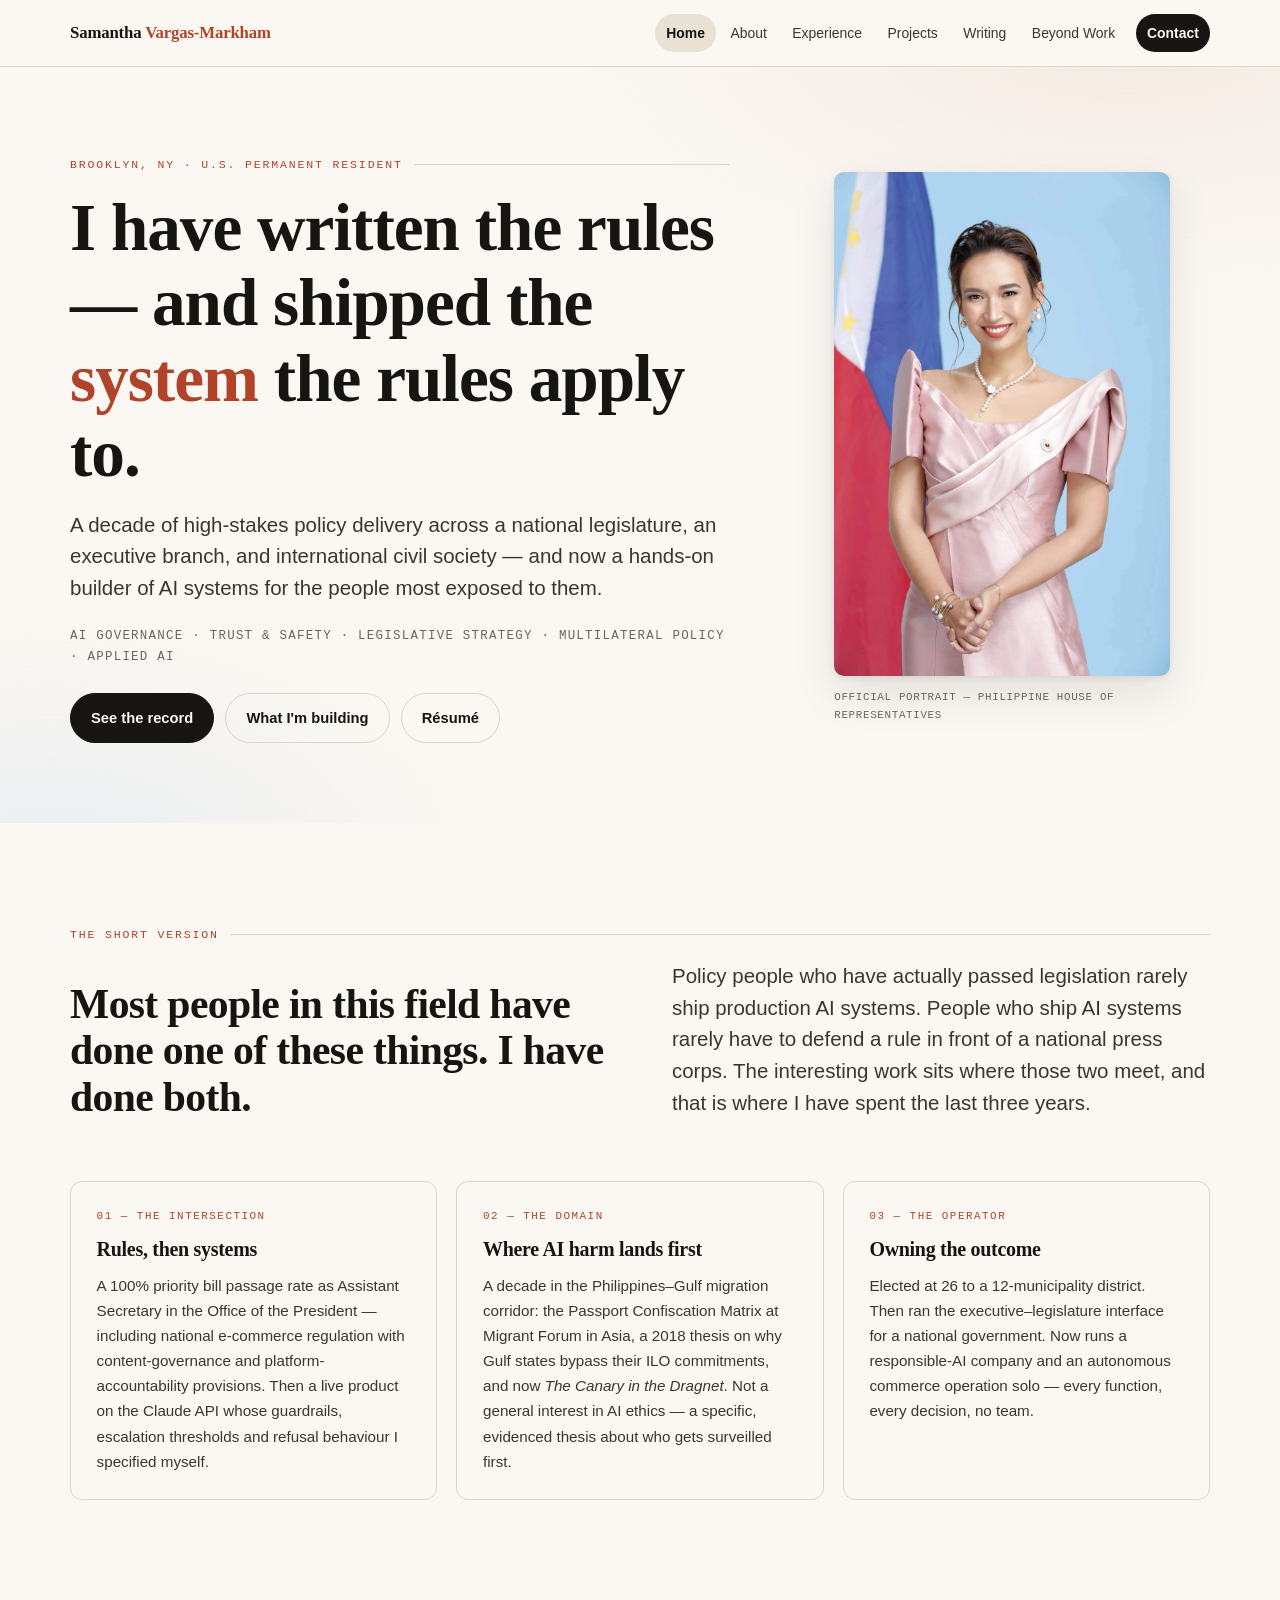
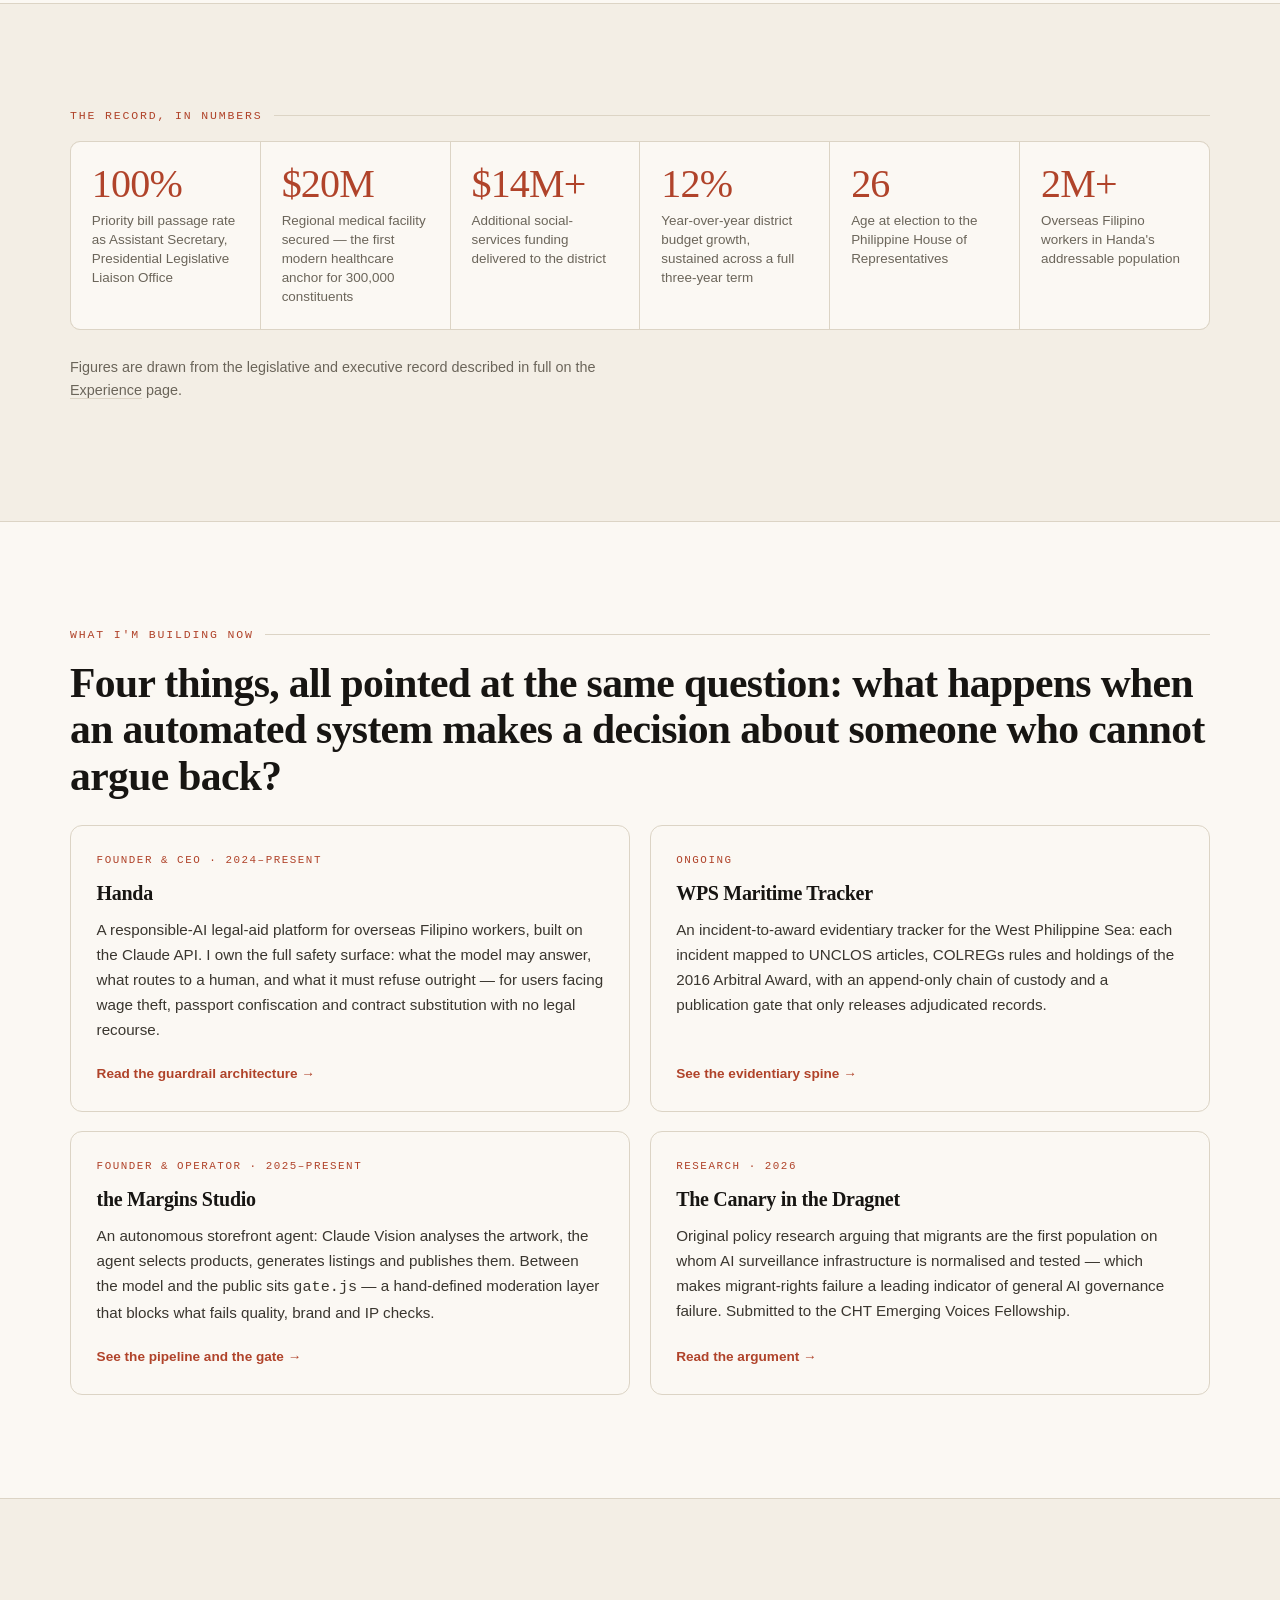
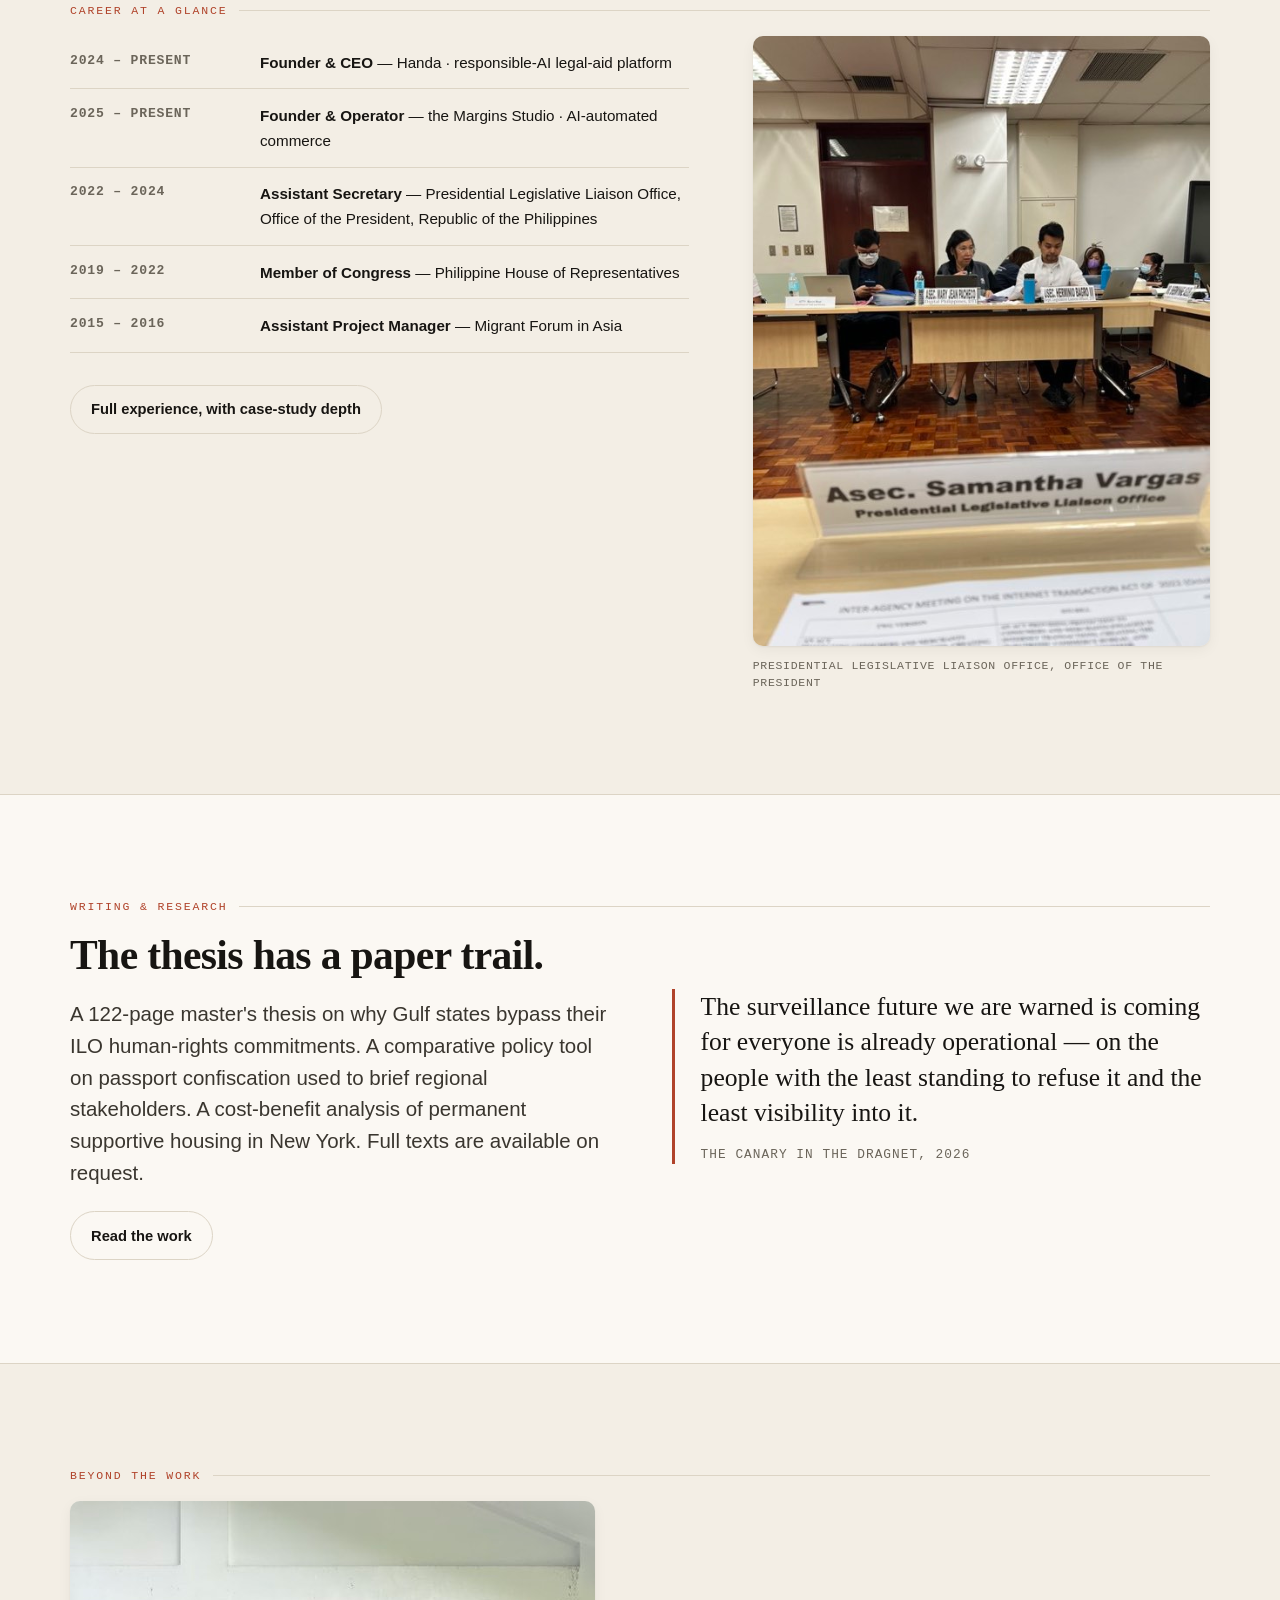
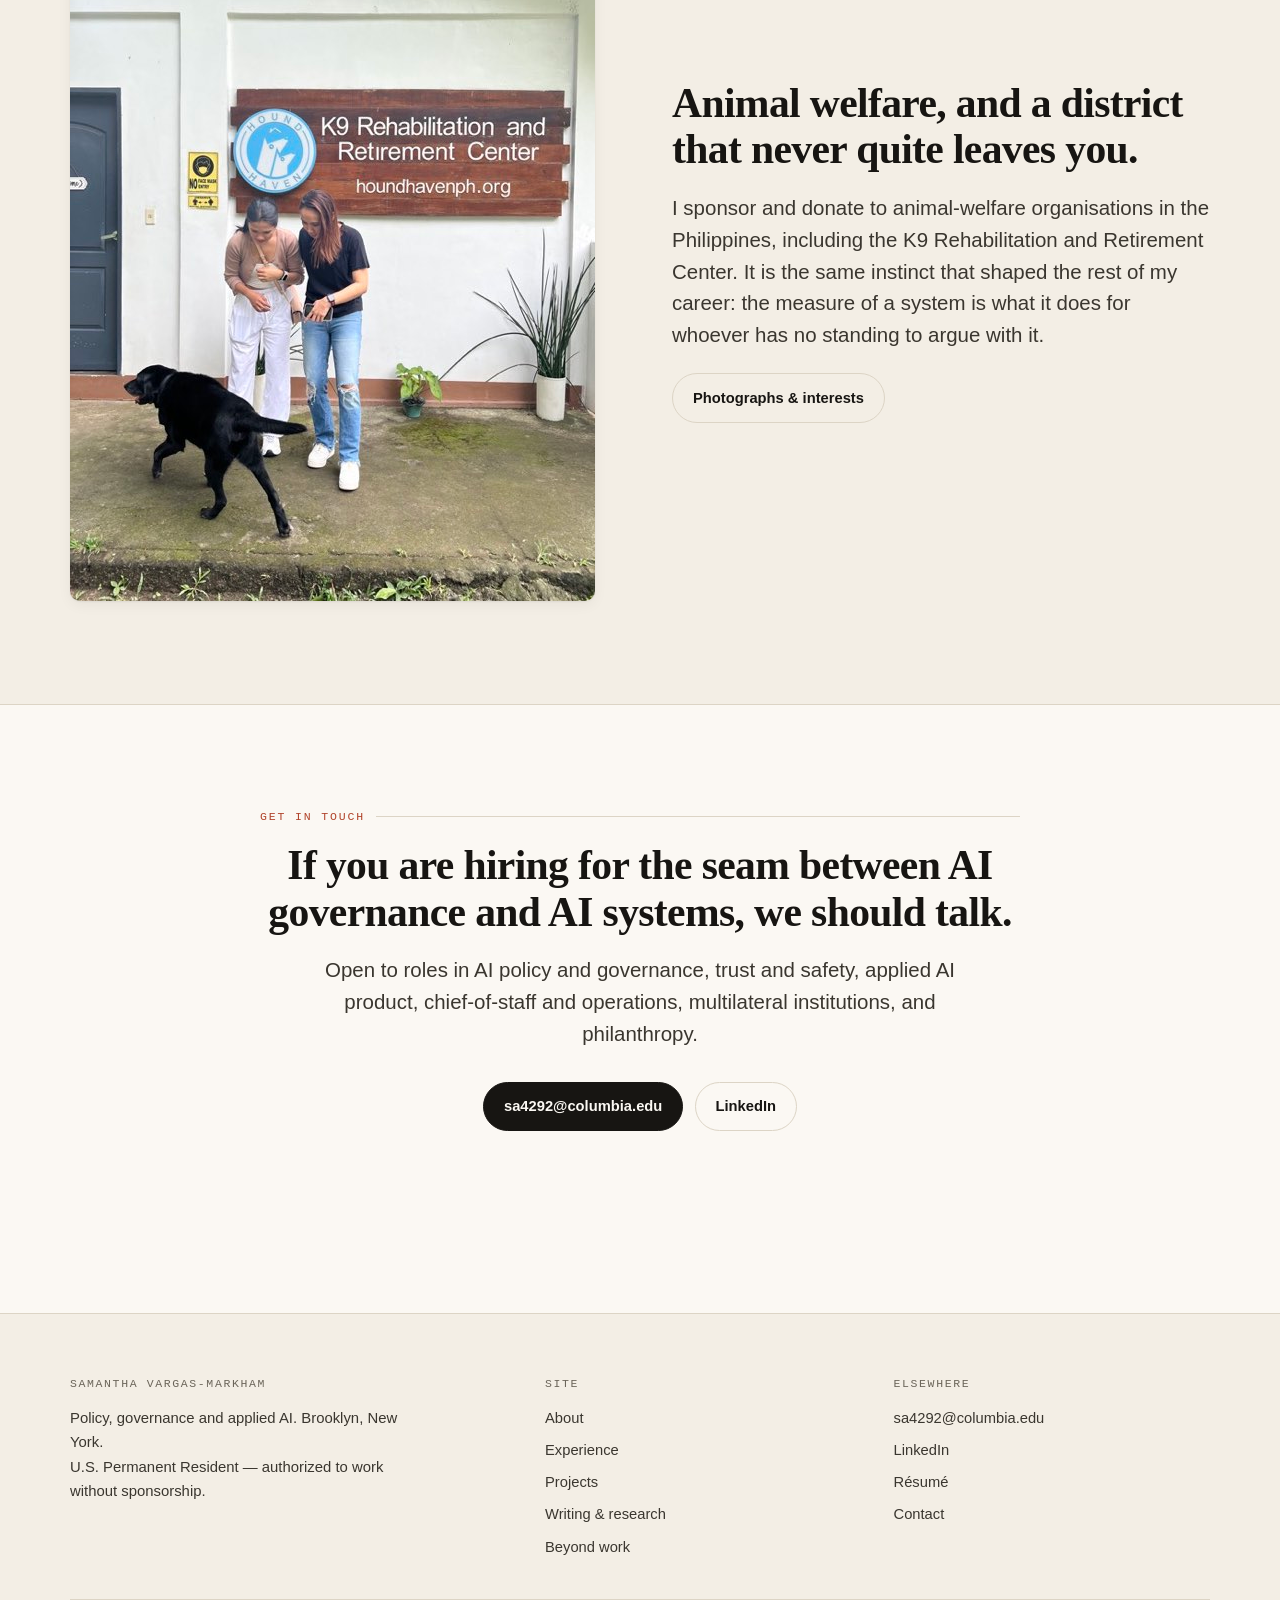
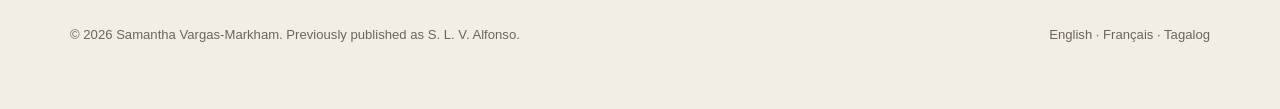
==== index.html @ e1c6d382 "Personal site: policy, governance and applied AI Static multi-page site — no build step, no dependen" ====
<!doctype html>
<html lang="en">
<head>
<meta charset="utf-8">
<meta name="viewport" content="width=device-width, initial-scale=1">
<title>Samantha Vargas-Markham — Policy, Governance & Applied AI</title>
<meta name="description" content="Former elected legislator and senior executive in the Philippine government, now founder of Handa, a responsible-AI legal-aid platform. Ten years writing and passing the rules; now building the systems the rules apply to.">
<meta property="og:title" content="Samantha Vargas-Markham">
<meta property="og:description" content="I have written the rules, and I have shipped the system the rules apply to.">
<meta property="og:type" content="profile">
<meta property="og:image" content="https://ssamantham.github.io/assets/img/portrait-official.jpg">
<meta property="og:url" content="https://ssamantham.github.io/">
<meta name="twitter:card" content="summary_large_image">
<link rel="stylesheet" href="assets/css/site.css">
<link rel="icon" href="data:image/svg+xml,<svg xmlns='http://www.w3.org/2000/svg' viewBox='0 0 100 100'><rect width='100' height='100' rx='18' fill='%23171512'/><text y='72' x='50' text-anchor='middle' font-size='62' font-family='Georgia,serif' fill='%23B0432A'>S</text></svg>">
</head>
<body>
<a class="skip" href="#main">Skip to content</a>

<header class="site-head">
  <div class="wrap site-head__inner">
    <a class="brand" href="index.html">Samantha <span>Vargas-Markham</span></a>
    <button class="nav-toggle" type="button" aria-expanded="false" aria-controls="nav" aria-label="Menu">☰</button>
    <nav class="nav" id="nav" aria-label="Primary">
      <a href="index.html">Home</a>
      <a href="about.html">About</a>
      <a href="experience.html">Experience</a>
      <a href="projects.html">Projects</a>
      <a href="writing.html">Writing</a>
      <a href="interests.html">Beyond Work</a>
      <a class="nav-cta" href="contact.html">Contact</a>
    </nav>
  </div>
</header>

<main id="main">

  <!-- ============================ HERO ============================ -->
  <section class="hero">
    <div class="wrap hero__grid">
      <div>
        <p class="eyebrow">Brooklyn, NY · U.S. Permanent Resident</p>
        <h1>I have written the rules — and shipped the <em>system</em> the rules apply to.</h1>
        <p class="lede measure">
          A decade of high-stakes policy delivery across a national legislature, an executive branch, and
          international civil society — and now a hands-on builder of AI systems for the people most exposed to them.
        </p>
        <p class="hero__roles">AI governance · Trust &amp; safety · Legislative strategy · Multilateral policy · Applied AI</p>
        <div class="btn-row">
          <a class="btn" href="experience.html">See the record</a>
          <a class="btn btn--ghost" href="projects.html">What I'm building</a>
          <a class="btn btn--ghost" href="resume.html">Résumé</a>
        </div>
      </div>
      <figure class="hero__portrait">
        <img src="assets/img/portrait-official.jpg" alt="Official portrait of Samantha Vargas-Markham in front of the Philippine flag" width="800" height="1000" fetchpriority="high">
        <figcaption>Official portrait — Philippine House of Representatives</figcaption>
      </figure>
    </div>
  </section>

  <!-- ============================ THE ARGUMENT ============================ -->
  <section class="section">
    <div class="wrap">
      <p class="eyebrow reveal">The short version</p>
      <div class="split reveal">
        <div>
          <h2>Most people in this field have done one of these things. I have done both.</h2>
        </div>
        <div>
          <p class="lede">
            Policy people who have actually passed legislation rarely ship production AI systems.
            People who ship AI systems rarely have to defend a rule in front of a national press corps.
            The interesting work sits where those two meet, and that is where I have spent the last three years.
          </p>
        </div>
      </div>

      <div class="cards reveal" style="margin-top:2.5rem">
        <article class="card">
          <span class="card__tag">01 — The intersection</span>
          <h3>Rules, then systems</h3>
          <p>
            A 100% priority bill passage rate as Assistant Secretary in the Office of the President — including
            national e-commerce regulation with content-governance and platform-accountability provisions.
            Then a live product on the Claude API whose guardrails, escalation thresholds and refusal behaviour I
            specified myself.
          </p>
        </article>
        <article class="card">
          <span class="card__tag">02 — The domain</span>
          <h3>Where AI harm lands first</h3>
          <p>
            A decade in the Philippines–Gulf migration corridor: the Passport Confiscation Matrix at Migrant Forum
            in Asia, a 2018 thesis on why Gulf states bypass their ILO commitments, and now
            <em>The Canary in the Dragnet</em>. Not a general interest in AI ethics — a specific, evidenced thesis
            about who gets surveilled first.
          </p>
        </article>
        <article class="card">
          <span class="card__tag">03 — The operator</span>
          <h3>Owning the outcome</h3>
          <p>
            Elected at 26 to a 12-municipality district. Then ran the executive–legislature interface for a national
            government. Now runs a responsible-AI company and an autonomous commerce operation solo — every function,
            every decision, no team.
          </p>
        </article>
      </div>
    </div>
  </section>

  <!-- ============================ NUMBERS ============================ -->
  <section class="section section--tint">
    <div class="wrap">
      <p class="eyebrow reveal">The record, in numbers</p>
      <div class="stats reveal">
        <div class="stat"><div class="stat__n">100%</div><div class="stat__l">Priority bill passage rate as Assistant Secretary, Presidential Legislative Liaison Office</div></div>
        <div class="stat"><div class="stat__n">$20M</div><div class="stat__l">Regional medical facility secured — the first modern healthcare anchor for 300,000 constituents</div></div>
        <div class="stat"><div class="stat__n">$14M+</div><div class="stat__l">Additional social-services funding delivered to the district</div></div>
        <div class="stat"><div class="stat__n">12%</div><div class="stat__l">Year-over-year district budget growth, sustained across a full three-year term</div></div>
        <div class="stat"><div class="stat__n">26</div><div class="stat__l">Age at election to the Philippine House of Representatives</div></div>
        <div class="stat"><div class="stat__n">2M+</div><div class="stat__l">Overseas Filipino workers in Handa's addressable population</div></div>
      </div>
      <p class="measure" style="margin-top:1.6rem;color:var(--ink-3);font-size:.9rem">
        Figures are drawn from the legislative and executive record described in full on the
        <a href="experience.html">Experience</a> page.
      </p>
    </div>
  </section>

  <!-- ============================ BUILDING NOW ============================ -->
  <section class="section">
    <div class="wrap">
      <p class="eyebrow reveal">What I'm building now</p>
      <h2 class="reveal measure" style="margin-bottom:1.6rem">Four things, all pointed at the same question: what happens when an automated system makes a decision about someone who cannot argue back?</h2>
      <div class="cards cards--four reveal">
        <a class="card" href="projects.html#handa">
          <span class="card__tag">Founder &amp; CEO · 2024–present</span>
          <h3>Handa</h3>
          <p>
            A responsible-AI legal-aid platform for overseas Filipino workers, built on the Claude API. I own the
            full safety surface: what the model may answer, what routes to a human, and what it must refuse outright
            — for users facing wage theft, passport confiscation and contract substitution with no legal recourse.
          </p>
          <span class="card__more">Read the guardrail architecture →</span>
        </a>
        <a class="card" href="projects.html#wps">
          <span class="card__tag">Ongoing</span>
          <h3>WPS Maritime Tracker</h3>
          <p>
            An incident-to-award evidentiary tracker for the West Philippine Sea: each incident mapped to UNCLOS
            articles, COLREGs rules and holdings of the 2016 Arbitral Award, with an append-only chain of custody
            and a publication gate that only releases adjudicated records.
          </p>
          <span class="card__more">See the evidentiary spine →</span>
        </a>
        <a class="card" href="projects.html#margins">
          <span class="card__tag">Founder &amp; Operator · 2025–present</span>
          <h3>the Margins Studio</h3>
          <p>
            An autonomous storefront agent: Claude Vision analyses the artwork, the agent selects products,
            generates listings and publishes them. Between the model and the public sits <code>gate.js</code> — a
            hand-defined moderation layer that blocks what fails quality, brand and IP checks.
          </p>
          <span class="card__more">See the pipeline and the gate →</span>
        </a>
        <a class="card" href="writing.html#canary">
          <span class="card__tag">Research · 2026</span>
          <h3>The Canary in the Dragnet</h3>
          <p>
            Original policy research arguing that migrants are the first population on whom AI surveillance
            infrastructure is normalised and tested — which makes migrant-rights failure a leading indicator of
            general AI governance failure. Submitted to the CHT Emerging Voices Fellowship.
          </p>
          <span class="card__more">Read the argument →</span>
        </a>
      </div>
    </div>
  </section>

  <!-- ============================ CAREER SNAPSHOT ============================ -->
  <section class="section section--tint">
    <div class="wrap">
      <p class="eyebrow reveal">Career at a glance</p>
      <div class="split split--narrow-img reveal" style="align-items:start">
        <div>
          <table class="facts">
            <tbody>
              <tr><th>2024 – present</th><td><strong>Founder &amp; CEO</strong> — Handa · responsible-AI legal-aid platform</td></tr>
              <tr><th>2025 – present</th><td><strong>Founder &amp; Operator</strong> — the Margins Studio · AI-automated commerce</td></tr>
              <tr><th>2022 – 2024</th><td><strong>Assistant Secretary</strong> — Presidential Legislative Liaison Office, Office of the President, Republic of the Philippines</td></tr>
              <tr><th>2019 – 2022</th><td><strong>Member of Congress</strong> — Philippine House of Representatives</td></tr>
              <tr><th>2015 – 2016</th><td><strong>Assistant Project Manager</strong> — Migrant Forum in Asia</td></tr>
            </tbody>
          </table>
          <div class="btn-row" style="margin-top:2rem">
            <a class="btn btn--ghost" href="experience.html">Full experience, with case-study depth</a>
          </div>
        </div>
        <figure style="margin:0">
          <img src="assets/img/asec-plho-t.jpg" alt="Samantha Vargas-Markham at a hearing, name plate reading Asec. Samantha Vargas, Presidential Legislative Liaison Office" loading="lazy">
          <figcaption style="font:.72rem/1.5 var(--mono);letter-spacing:.06em;color:var(--ink-3);margin-top:.7rem;text-transform:uppercase">
            Presidential Legislative Liaison Office, Office of the President
          </figcaption>
        </figure>
      </div>
    </div>
  </section>

  <!-- ============================ WRITING ============================ -->
  <section class="section">
    <div class="wrap">
      <p class="eyebrow reveal">Writing &amp; research</p>
      <div class="split reveal">
        <div>
          <h2>The thesis has a paper trail.</h2>
          <p class="lede" style="margin-top:1.2rem">
            A 122-page master's thesis on why Gulf states bypass their ILO human-rights commitments. A comparative
            policy tool on passport confiscation used to brief regional stakeholders. A cost-benefit analysis of
            permanent supportive housing in New York. Full texts are available on request.
          </p>
          <div class="btn-row" style="margin-top:1.4rem">
            <a class="btn btn--ghost" href="writing.html">Read the work</a>
          </div>
        </div>
        <div>
          <blockquote class="pull" style="margin-top:0">
            The surveillance future we are warned is coming for everyone is already operational — on the people with
            the least standing to refuse it and the least visibility into it.
            <cite>The Canary in the Dragnet, 2026</cite>
          </blockquote>
        </div>
      </div>
    </div>
  </section>

  <!-- ============================ BEYOND WORK ============================ -->
  <section class="section section--tint">
    <div class="wrap">
      <p class="eyebrow reveal">Beyond the work</p>
      <div class="split reveal">
        <figure style="margin:0">
          <img src="assets/img/k9-center-t.jpg" alt="At the K9 Rehabilitation and Retirement Center in the Philippines" loading="lazy">
        </figure>
        <div>
          <h2>Animal welfare, and a district that never quite leaves you.</h2>
          <p class="lede" style="margin-top:1.2rem">
            I sponsor and donate to animal-welfare organisations in the Philippines, including the K9 Rehabilitation
            and Retirement Center. It is the same instinct that shaped the rest of my career: the measure of a system
            is what it does for whoever has no standing to argue with it.
          </p>
          <div class="btn-row" style="margin-top:1.4rem">
            <a class="btn btn--ghost" href="interests.html">Photographs &amp; interests</a>
          </div>
        </div>
      </div>
    </div>
  </section>

  <!-- ============================ CTA ============================ -->
  <section class="section">
    <div class="wrap-narrow" style="text-align:center">
      <p class="eyebrow" style="justify-content:center">Get in touch</p>
      <h2 class="reveal">If you are hiring for the seam between AI governance and AI systems, we should talk.</h2>
      <p class="lede reveal" style="margin:1.2rem auto 2rem;max-width:56ch">
        Open to roles in AI policy and governance, trust and safety, applied AI product, chief-of-staff and
        operations, multilateral institutions, and philanthropy.
      </p>
      <div class="btn-row reveal" style="justify-content:center">
        <a class="btn" href="mailto:sa4292@columbia.edu">sa4292@columbia.edu</a>
        <a class="btn btn--ghost" href="https://www.linkedin.com/in/samantha-vargas-markham" rel="me noopener">LinkedIn</a>
      </div>
    </div>
  </section>

</main>

<footer class="site-foot">
  <div class="wrap">
    <div class="foot__grid">
      <div class="foot">
        <h4>Samantha Vargas-Markham</h4>
        <p style="color:var(--ink-2);font-size:.93rem;max-width:40ch">
          Policy, governance and applied AI. Brooklyn, New York.<br>
          U.S. Permanent Resident — authorized to work without sponsorship.
        </p>
      </div>
      <div class="foot">
        <h4>Site</h4>
        <ul>
          <li><a href="about.html">About</a></li>
          <li><a href="experience.html">Experience</a></li>
          <li><a href="projects.html">Projects</a></li>
          <li><a href="writing.html">Writing &amp; research</a></li>
          <li><a href="interests.html">Beyond work</a></li>
        </ul>
      </div>
      <div class="foot">
        <h4>Elsewhere</h4>
        <ul>
          <li><a href="mailto:sa4292@columbia.edu">sa4292@columbia.edu</a></li>
          <li><a href="https://www.linkedin.com/in/samantha-vargas-markham" rel="me noopener">LinkedIn</a></li>
          <li><a href="resume.html">Résumé</a></li>
          <li><a href="contact.html">Contact</a></li>
        </ul>
      </div>
    </div>
    <div class="foot__note">
      <span>© <span id="yr">2026</span> Samantha Vargas-Markham. Previously published as S. L. V. Alfonso.</span>
      <span>English · Français · Tagalog</span>
    </div>
  </div>
</footer>

<script src="assets/js/site.js"></script>
<script>document.getElementById('yr').textContent = new Date().getFullYear();</script>
</body>
</html>
---- assets/css/site.css ----
/* ==========================================================================
   Samantha Vargas-Markham — site styles
   Palette: ink on warm paper, ember accent, institutional navy.
   ========================================================================== */

:root {
  --paper:      #FBF8F3;
  --paper-2:    #F3EEE5;
  --paper-3:    #E8E1D4;
  --ink:        #171512;
  --ink-2:      #3A362F;
  --ink-3:      #6B655A;
  --rule:       #DCD4C5;
  --ember:      #B0432A;
  --ember-soft: #F2E3DC;
  --navy:       #1D3557;
  --navy-soft:  #E2E8F0;

  --shadow-1: 0 1px 2px rgba(23,21,18,.05), 0 4px 14px rgba(23,21,18,.05);
  --shadow-2: 0 2px 6px rgba(23,21,18,.07), 0 18px 44px rgba(23,21,18,.10);

  --serif: "Iowan Old Style", "Palatino Linotype", Palatino, "Book Antiqua", Georgia, "Times New Roman", serif;
  --sans: -apple-system, BlinkMacSystemFont, "Segoe UI", Inter, Roboto, "Helvetica Neue", Arial, sans-serif;
  --mono: ui-monospace, "SF Mono", SFMono-Regular, Menlo, Consolas, "Liberation Mono", monospace;

  --wrap: 1140px;
  --measure: 68ch;
  --gap: clamp(1.5rem, 4vw, 3.5rem);
}

@media (prefers-color-scheme: dark) {
  :root {
    --paper:      #14130F;
    --paper-2:    #1D1B16;
    --paper-3:    #26231C;
    --ink:        #F3EFE6;
    --ink-2:      #D3CCBF;
    --ink-3:      #9A9384;
    --rule:       #35312A;
    --ember:      #E8815F;
    --ember-soft: #33201A;
    --navy:       #9DB8DC;
    --navy-soft:  #1B2432;
    --shadow-1: 0 1px 2px rgba(0,0,0,.3), 0 4px 14px rgba(0,0,0,.3);
    --shadow-2: 0 2px 6px rgba(0,0,0,.4), 0 18px 44px rgba(0,0,0,.45);
  }
}

* { box-sizing: border-box; }

html { -webkit-text-size-adjust: 100%; scroll-behavior: smooth; }
@media (prefers-reduced-motion: reduce) {
  html { scroll-behavior: auto; }
  *, *::before, *::after { animation-duration: .01ms !important; transition-duration: .01ms !important; }
}

body {
  margin: 0;
  background: var(--paper);
  color: var(--ink);
  font-family: var(--sans);
  font-size: 17px;
  line-height: 1.65;
  -webkit-font-smoothing: antialiased;
  overflow-x: hidden;
}

img { max-width: 100%; height: auto; display: block; }

a { color: inherit; text-decoration-color: var(--rule); text-underline-offset: 3px; }
a:hover { text-decoration-color: var(--ember); }

h1, h2, h3, h4 { font-family: var(--serif); font-weight: 600; line-height: 1.12; letter-spacing: -.015em; margin: 0; }
h1 { font-size: clamp(2.4rem, 6vw, 4.2rem); }
h2 { font-size: clamp(1.7rem, 3.4vw, 2.6rem); }
h3 { font-size: clamp(1.2rem, 2vw, 1.45rem); line-height: 1.25; }
p  { margin: 0 0 1.1em; }

.wrap { width: min(100% - 2.5rem, var(--wrap)); margin-inline: auto; }
.wrap-narrow { width: min(100% - 2.5rem, 760px); margin-inline: auto; }
.measure { max-width: var(--measure); }

.eyebrow {
  font-family: var(--mono);
  font-size: .72rem;
  letter-spacing: .16em;
  text-transform: uppercase;
  color: var(--ember);
  margin: 0 0 1rem;
  display: flex;
  align-items: center;
  gap: .7rem;
}
.eyebrow::after { content: ""; flex: 1; height: 1px; background: var(--rule); }

.lede { font-size: clamp(1.1rem, 1.7vw, 1.28rem); line-height: 1.55; color: var(--ink-2); }

.section { padding-block: clamp(3.5rem, 8vw, 6.5rem); }
.section + .section { border-top: 1px solid var(--rule); }
.section--tint { background: var(--paper-2); }

/* ---------- Skip link ---------- */
.skip {
  position: absolute; left: -9999px; top: 0; z-index: 200;
  background: var(--ink); color: var(--paper); padding: .8rem 1.2rem; border-radius: 0 0 6px 0;
}
.skip:focus { left: 0; }

/* Anchor targets clear the sticky header instead of hiding under it. */
section[id], article[id] { scroll-margin-top: 86px; }

:focus-visible { outline: 2px solid var(--ember); outline-offset: 3px; border-radius: 2px; }

/* ---------- Site header ---------- */
.site-head {
  position: sticky; top: 0; z-index: 100;
  background: color-mix(in srgb, var(--paper) 88%, transparent);
  backdrop-filter: saturate(180%) blur(14px);
  border-bottom: 1px solid var(--rule);
}
.site-head__inner { display: flex; align-items: center; gap: 1.4rem; min-height: 66px; }
.brand { font-family: var(--serif); font-size: 1.05rem; font-weight: 600; letter-spacing: -.01em; text-decoration: none; white-space: nowrap; }
.brand span { color: var(--ember); }

.nav { margin-left: auto; display: flex; gap: .2rem; align-items: center; flex-wrap: wrap; }
.nav a {
  font-size: .87rem; text-decoration: none; padding: .45rem .7rem; border-radius: 999px;
  color: var(--ink-2); transition: background .18s, color .18s;
}
.nav a:hover { background: var(--paper-3); color: var(--ink); }
.nav a[aria-current="page"] { color: var(--ink); background: var(--paper-3); font-weight: 600; }
.nav .nav-cta {
  background: var(--ink); color: var(--paper); font-weight: 600; margin-left: .4rem;
}
.nav .nav-cta:hover { background: var(--ember); color: #fff; }

.nav-toggle { display: none; }

@media (max-width: 860px) {
  .nav-toggle {
    display: inline-flex; align-items: center; justify-content: center; margin-left: auto;
    width: 42px; height: 38px; border: 1px solid var(--rule); border-radius: 8px;
    background: transparent; color: var(--ink); cursor: pointer;
  }
  .nav {
    position: fixed; inset: 66px 0 auto 0; flex-direction: column; align-items: stretch; gap: 0;
    background: var(--paper); border-bottom: 1px solid var(--rule); padding: .6rem 1.25rem 1.2rem;
    box-shadow: var(--shadow-2);
    display: none;
  }
  .nav[data-open="true"] { display: flex; }
  .nav a { padding: .75rem .4rem; border-radius: 6px; font-size: 1rem; }
  .nav .nav-cta { margin: .6rem 0 0; text-align: center; }
}

/* ---------- Buttons ---------- */
.btn {
  display: inline-flex; align-items: center; gap: .5rem;
  font-size: .92rem; font-weight: 600; text-decoration: none;
  padding: .72rem 1.25rem; border-radius: 999px;
  border: 1px solid var(--ink); background: var(--ink); color: var(--paper);
  transition: transform .15s, background .18s, border-color .18s, color .18s;
}
.btn:hover { background: var(--ember); border-color: var(--ember); color: #fff; transform: translateY(-1px); }
.btn--ghost { background: transparent; color: var(--ink); border-color: var(--rule); }
.btn--ghost:hover { background: transparent; color: var(--ember); border-color: var(--ember); }
.btn-row { display: flex; flex-wrap: wrap; gap: .7rem; }

/* ---------- Hero ---------- */
.hero { padding-block: clamp(3rem, 7vw, 5.5rem) clamp(3rem, 7vw, 5rem); position: relative; overflow: hidden; }
.hero::before {
  content: ""; position: absolute; inset: 0;
  background:
    radial-gradient(900px 460px at 88% -8%, var(--ember-soft), transparent 62%),
    radial-gradient(700px 420px at 4% 108%, var(--navy-soft), transparent 60%);
  opacity: .75; pointer-events: none;
}
.hero > * { position: relative; }
.hero__grid { display: grid; grid-template-columns: 1.35fr .85fr; gap: clamp(2rem, 5vw, 4.5rem); align-items: center; }
@media (max-width: 940px) { .hero__grid { grid-template-columns: 1fr; } }

.hero h1 { margin-bottom: 1.1rem; }
.hero h1 em { font-style: normal; color: var(--ember); }
.hero__roles { font-family: var(--mono); font-size: .78rem; letter-spacing: .1em; text-transform: uppercase; color: var(--ink-3); margin-bottom: 1.6rem; }

.hero__portrait { position: relative; }
/* No forced aspect ratio: a landscape photo dropped in here used to get cropped
   to 4:5, which cut the subject out of frame. Images render at their own shape. */
.hero__portrait img {
  width: 100%; border-radius: 10px; box-shadow: var(--shadow-2);
}
.hero__portrait figcaption {
  font-family: var(--mono); font-size: .68rem; letter-spacing: .06em; color: var(--ink-3);
  margin-top: .8rem; text-transform: uppercase;
}
@media (max-width: 940px) { .hero__portrait { max-width: 340px; } }

/* ---------- Thesis / claim strip ---------- */
.claim {
  border-left: 3px solid var(--ember);
  padding: .3rem 0 .3rem 1.4rem;
  font-family: var(--serif);
  font-size: clamp(1.25rem, 2.3vw, 1.7rem);
  line-height: 1.35;
  margin: 2rem 0;
  max-width: 40ch;
}
blockquote.pull {
  margin: 2.5rem 0; padding: 0 0 0 1.6rem; border-left: 3px solid var(--ember);
  font-family: var(--serif); font-size: clamp(1.2rem, 2.2vw, 1.6rem); line-height: 1.38; color: var(--ink);
}
blockquote.pull cite { display: block; font: 500 .8rem/1.5 var(--mono); letter-spacing: .08em; text-transform: uppercase; color: var(--ink-3); margin-top: .9rem; font-style: normal; }

/* ---------- Stats ---------- */
.stats { display: grid; grid-template-columns: repeat(auto-fit, minmax(160px, 1fr)); gap: 1px; background: var(--rule); border: 1px solid var(--rule); border-radius: 10px; overflow: hidden; }
.stat { background: var(--paper); padding: 1.4rem 1.3rem; }
.stat__n { font-family: var(--serif); font-size: clamp(1.8rem, 3.4vw, 2.5rem); line-height: 1; color: var(--ember); letter-spacing: -.02em; }
.stat__l { font-size: .84rem; color: var(--ink-3); margin-top: .5rem; line-height: 1.4; }

/* ---------- Cards ---------- */
.cards { display: grid; gap: 1.2rem; grid-template-columns: repeat(auto-fit, minmax(290px, 1fr)); }
/* Four cards would otherwise wrap 3 + 1 and leave an orphan on the last row. */
@media (min-width: 900px) { .cards--four { grid-template-columns: repeat(2, 1fr); } }
.card {
  background: var(--paper); border: 1px solid var(--rule); border-radius: 12px; padding: 1.6rem;
  display: flex; flex-direction: column; gap: .7rem; text-decoration: none;
  transition: transform .18s, box-shadow .18s, border-color .18s;
}
a.card:hover { transform: translateY(-3px); box-shadow: var(--shadow-2); border-color: var(--ink-3); }
.card__tag { font-family: var(--mono); font-size: .68rem; letter-spacing: .14em; text-transform: uppercase; color: var(--ember); }
.card h3 { font-size: 1.25rem; }
.card p { color: var(--ink-2); font-size: .95rem; margin: 0; }
.card__more { margin-top: auto; padding-top: .6rem; font-size: .85rem; font-weight: 600; color: var(--ember); }

/* ---------- Timeline / experience ---------- */
.entry { display: grid; grid-template-columns: 210px 1fr; gap: clamp(1.2rem, 3vw, 3rem); padding-block: clamp(2.2rem, 4vw, 3.2rem); border-top: 1px solid var(--rule); }
.entry:first-of-type { border-top: 0; }
@media (max-width: 800px) { .entry { grid-template-columns: 1fr; gap: .9rem; } }
.entry__meta { position: sticky; top: 92px; align-self: start; }
@media (max-width: 800px) { .entry__meta { position: static; } }
.entry__when { font-family: var(--mono); font-size: .78rem; letter-spacing: .08em; color: var(--ember); }
.entry__where { font-size: .92rem; color: var(--ink-3); margin-top: .35rem; }
.entry h3 { margin-bottom: .5rem; }
.entry__role { font-size: .95rem; color: var(--ink-3); margin-bottom: 1rem; }

ul.ticks { list-style: none; padding: 0; margin: 0 0 1.2rem; display: grid; gap: .75rem; }
ul.ticks li { position: relative; padding-left: 1.5rem; color: var(--ink-2); }
ul.ticks li::before {
  content: ""; position: absolute; left: 0; top: .62em; width: 7px; height: 7px;
  border-radius: 2px; background: var(--ember); transform: rotate(45deg);
}
ul.ticks strong { color: var(--ink); font-weight: 600; }

.tags { display: flex; flex-wrap: wrap; gap: .4rem; margin-top: 1rem; }
.tag {
  font-family: var(--mono); font-size: .7rem; letter-spacing: .06em;
  padding: .3rem .6rem; border-radius: 999px; border: 1px solid var(--rule); color: var(--ink-3);
}

/* ---------- Detail / disclosure ---------- */
details.deep { border: 1px solid var(--rule); border-radius: 10px; background: var(--paper-2); margin-top: 1rem; }
details.deep summary {
  cursor: pointer; padding: .95rem 1.2rem; font-size: .9rem; font-weight: 600; list-style: none;
  display: flex; align-items: center; gap: .6rem;
}
details.deep summary::-webkit-details-marker { display: none; }
details.deep summary::before { content: "+"; font-family: var(--mono); color: var(--ember); font-size: 1.1rem; line-height: 1; }
details.deep[open] summary::before { content: "−"; }
details.deep .deep__body { padding: 0 1.2rem 1.2rem; color: var(--ink-2); font-size: .95rem; }
details.deep .deep__body > :last-child { margin-bottom: 0; }

/* ---------- Documents list ---------- */
.docs { list-style: none; padding: 0; margin: 0; border-top: 1px solid var(--rule); }
.doc { border-bottom: 1px solid var(--rule); }
.doc__link {
  display: grid; grid-template-columns: 1fr auto; gap: 1rem 1.5rem; align-items: baseline;
  padding: 1.35rem .3rem; text-decoration: none; transition: background .18s, padding .18s;
}
.doc__link:hover { background: var(--paper-2); padding-inline: .8rem; }
.doc__title { font-family: var(--serif); font-size: 1.15rem; font-weight: 600; line-height: 1.3; }
.doc__desc { font-size: .93rem; color: var(--ink-2); margin-top: .45rem; max-width: 62ch; }
.doc__meta { font-family: var(--mono); font-size: .7rem; letter-spacing: .1em; text-transform: uppercase; color: var(--ink-3); white-space: nowrap; text-align: right; }
.doc__meta b { display: block; color: var(--ember); font-weight: 600; }
@media (max-width: 640px) { .doc__link { grid-template-columns: 1fr; } .doc__meta { text-align: left; } }

/* ---------- Gallery ---------- */
.filters { display: flex; flex-wrap: wrap; gap: .5rem; margin-bottom: 2rem; }
.filter {
  font-family: var(--mono); font-size: .74rem; letter-spacing: .08em; text-transform: uppercase;
  padding: .48rem .9rem; border-radius: 999px; border: 1px solid var(--rule);
  background: transparent; color: var(--ink-3); cursor: pointer; transition: all .18s;
}
.filter:hover { border-color: var(--ink-3); color: var(--ink); }
.filter[aria-pressed="true"] { background: var(--ink); border-color: var(--ink); color: var(--paper); }

.grid-photos { columns: 3 260px; column-gap: 14px; }
.photo { break-inside: avoid; margin-bottom: 14px; position: relative; border-radius: 8px; overflow: hidden; background: var(--paper-3); cursor: zoom-in; border: 0; padding: 0; width: 100%; display: block; }
/* object-fit:cover so that if a manifest ratio ever drifts from the real file,
   the photo crops slightly instead of stretching. */
.photo img { width: 100%; height: 100%; object-fit: cover; transition: transform .5s cubic-bezier(.2,.7,.2,1), filter .3s; }
.photo:hover img { transform: scale(1.04); }
.photo figcaption {
  position: absolute; inset: auto 0 0 0; padding: 2.4rem .85rem .8rem;
  background: linear-gradient(to top, rgba(10,9,8,.86), transparent);
  color: #fff; font-size: .82rem; line-height: 1.4; text-align: left;
  opacity: 0; transition: opacity .25s; pointer-events: none;
}
.photo:hover figcaption, .photo:focus-visible figcaption { opacity: 1; }
@media (hover: none) { .photo figcaption { opacity: 1; } }

/* Lightbox */
.lb { position: fixed; inset: 0; z-index: 300; background: rgba(12,10,9,.94); display: none; align-items: center; justify-content: center; padding: 3vmin; }
.lb[data-open="true"] { display: flex; }
.lb figure { margin: 0; max-width: min(1100px, 94vw); max-height: 92vh; display: flex; flex-direction: column; gap: .9rem; }
.lb img { max-height: 82vh; width: auto; margin-inline: auto; border-radius: 6px; }
.lb figcaption { color: #EDE7DC; font-size: .92rem; text-align: center; max-width: 70ch; margin-inline: auto; }
.lb__close, .lb__nav {
  position: absolute; background: rgba(255,255,255,.1); border: 1px solid rgba(255,255,255,.22);
  color: #fff; width: 46px; height: 46px; border-radius: 50%; cursor: pointer; font-size: 1.3rem; line-height: 1;
}
.lb__close { top: 3vmin; right: 3vmin; }
.lb__nav { top: 50%; transform: translateY(-50%); }
.lb__nav--prev { left: 2vmin; }
.lb__nav--next { right: 2vmin; }
.lb__close:hover, .lb__nav:hover { background: rgba(255,255,255,.24); }

/* ---------- Split feature ---------- */
.split { display: grid; grid-template-columns: 1fr 1fr; gap: clamp(1.8rem, 5vw, 4rem); align-items: center; }
.split--narrow-img { grid-template-columns: 1.15fr .85fr; }
@media (max-width: 860px) { .split, .split--narrow-img { grid-template-columns: 1fr; } }
.split img { border-radius: 10px; box-shadow: var(--shadow-1); }

/* ---------- Facts table ---------- */
.facts { width: 100%; border-collapse: collapse; font-size: .95rem; }
.facts th, .facts td { text-align: left; vertical-align: top; padding: .85rem 0; border-bottom: 1px solid var(--rule); }
.facts th { width: 190px; font-weight: 600; color: var(--ink-3); font-size: .82rem; font-family: var(--mono); letter-spacing: .06em; text-transform: uppercase; padding-right: 1.5rem; }
@media (max-width: 620px) { .facts th, .facts td { display: block; border: 0; padding-block: .25rem; } .facts td { padding-bottom: 1rem; border-bottom: 1px solid var(--rule); } }

/* ---------- Callout ---------- */
.callout { background: var(--paper-2); border: 1px solid var(--rule); border-left: 3px solid var(--ember); border-radius: 8px; padding: 1.3rem 1.5rem; font-size: .95rem; color: var(--ink-2); }
.callout > :last-child { margin-bottom: 0; }

/* ---------- Footer ---------- */
.site-foot { border-top: 1px solid var(--rule); background: var(--paper-2); padding-block: clamp(2.5rem, 6vw, 4rem); margin-top: clamp(3rem, 7vw, 5rem); }
.foot__grid { display: grid; grid-template-columns: 1.4fr 1fr 1fr; gap: 2rem; }
@media (max-width: 760px) { .foot__grid { grid-template-columns: 1fr; } }
.foot h4 { font-family: var(--mono); font-size: .72rem; letter-spacing: .14em; text-transform: uppercase; color: var(--ink-3); margin-bottom: .9rem; font-weight: 500; }
.foot ul { list-style: none; padding: 0; margin: 0; display: grid; gap: .5rem; font-size: .92rem; }
.foot a { text-decoration: none; color: var(--ink-2); }
.foot a:hover { color: var(--ember); }
.foot__note { margin-top: 2.5rem; padding-top: 1.5rem; border-top: 1px solid var(--rule); font-size: .82rem; color: var(--ink-3); display: flex; flex-wrap: wrap; gap: 1rem; justify-content: space-between; }

/* ---------- Reveal on scroll ----------
   Hidden state only applies once JS has confirmed it can reveal them again,
   so the page is fully readable with JS off, blocked, or broken. */
.js .reveal { opacity: 0; transform: translateY(14px); transition: opacity .7s ease, transform .7s cubic-bezier(.2,.7,.2,1); }
.js .reveal.is-in { opacity: 1; transform: none; }
@media (prefers-reduced-motion: reduce) { .js .reveal { opacity: 1; transform: none; } }

/* ---------- Print ---------- */
@media print {
  .site-head, .site-foot, .nav-toggle, .filters, .btn-row, .lb { display: none !important; }
  body { background: #fff; color: #000; font-size: 11pt; }
  .section { padding-block: 1rem; border: 0; }
  a { text-decoration: none; color: #000; }
  .entry { break-inside: avoid; }
}
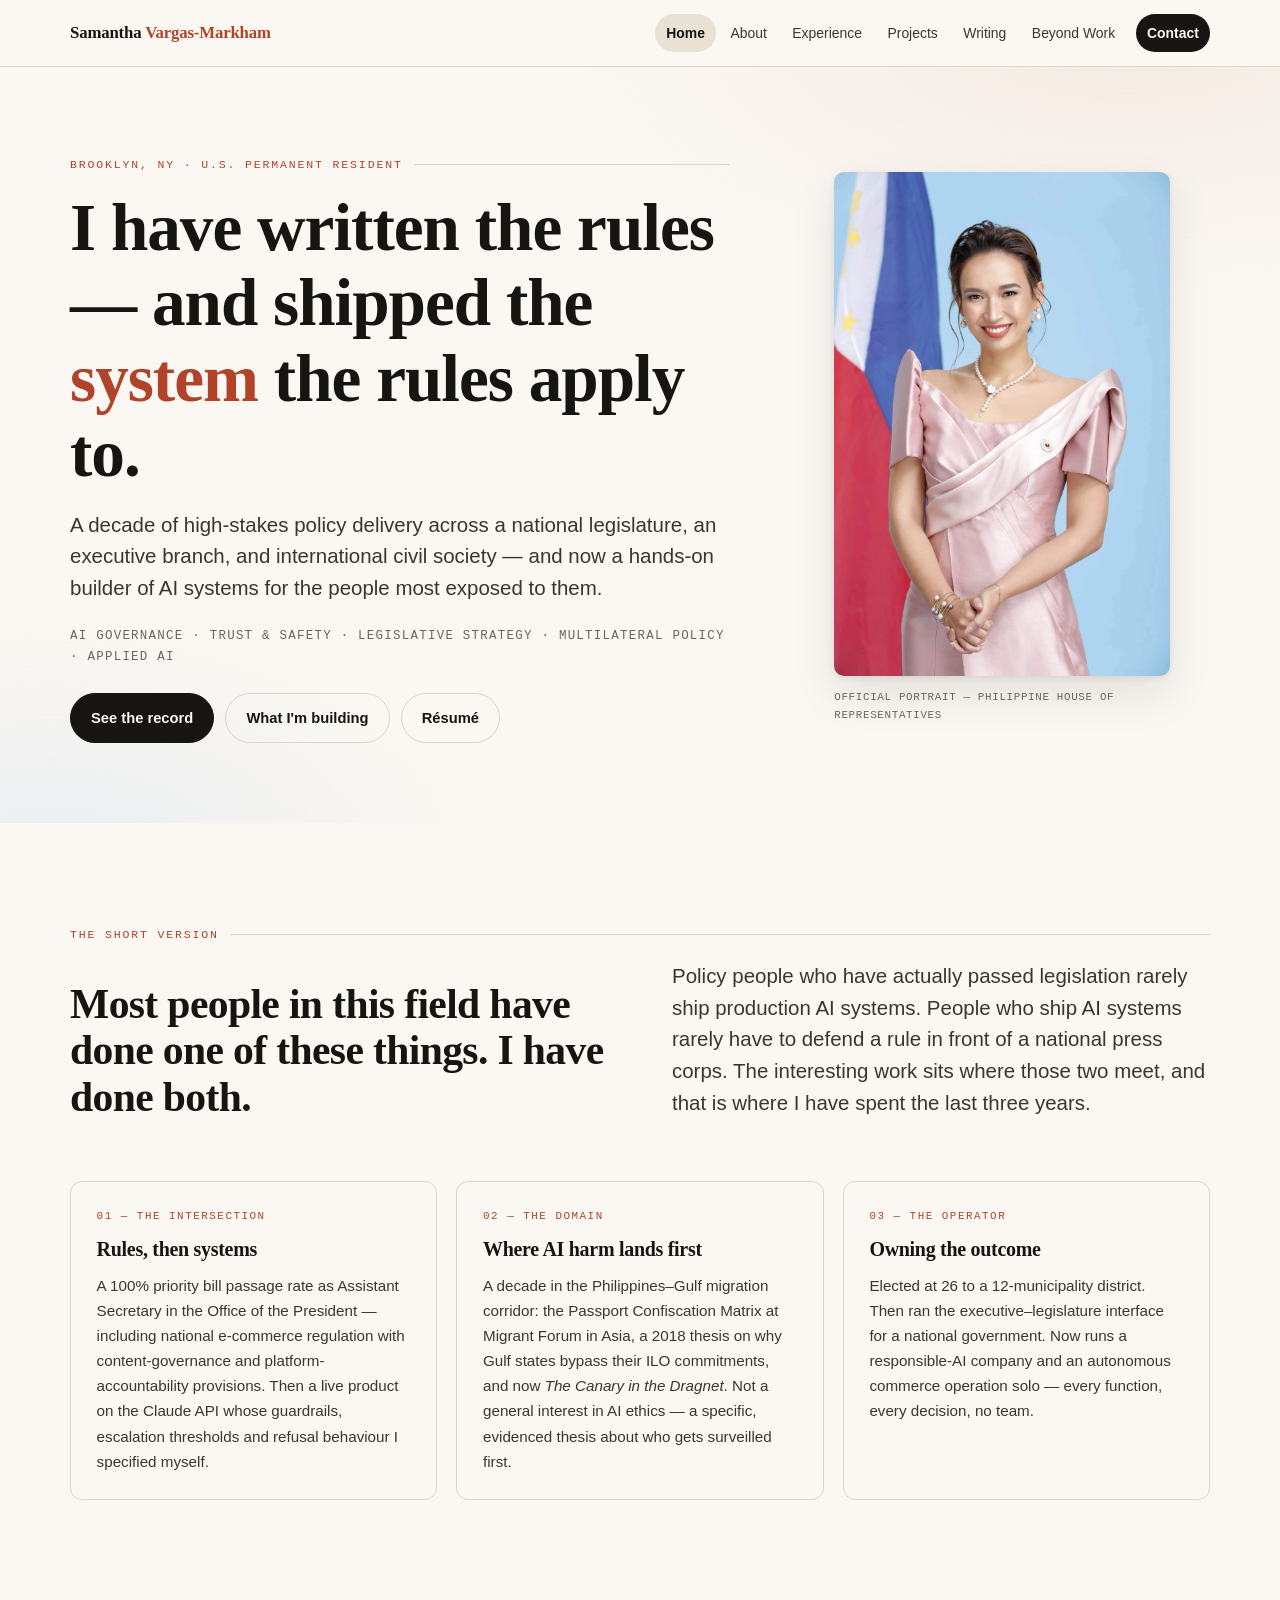
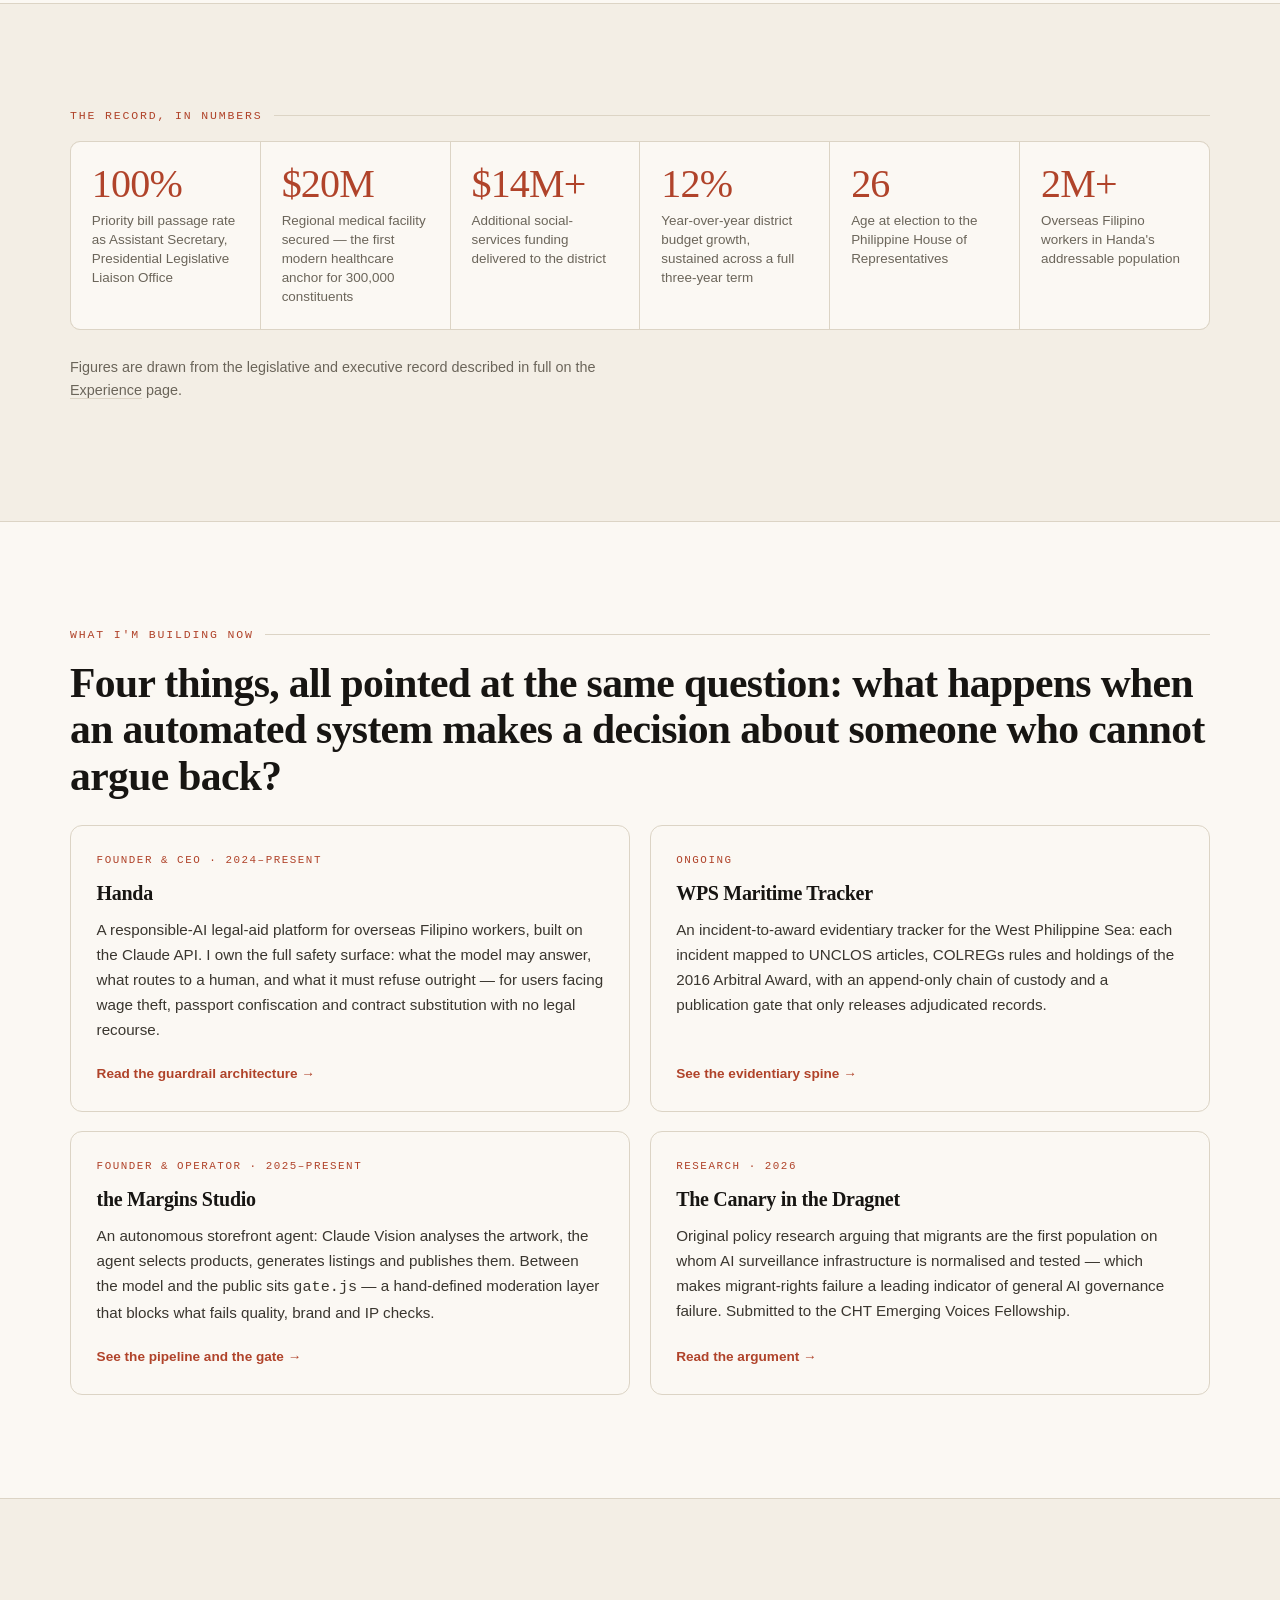
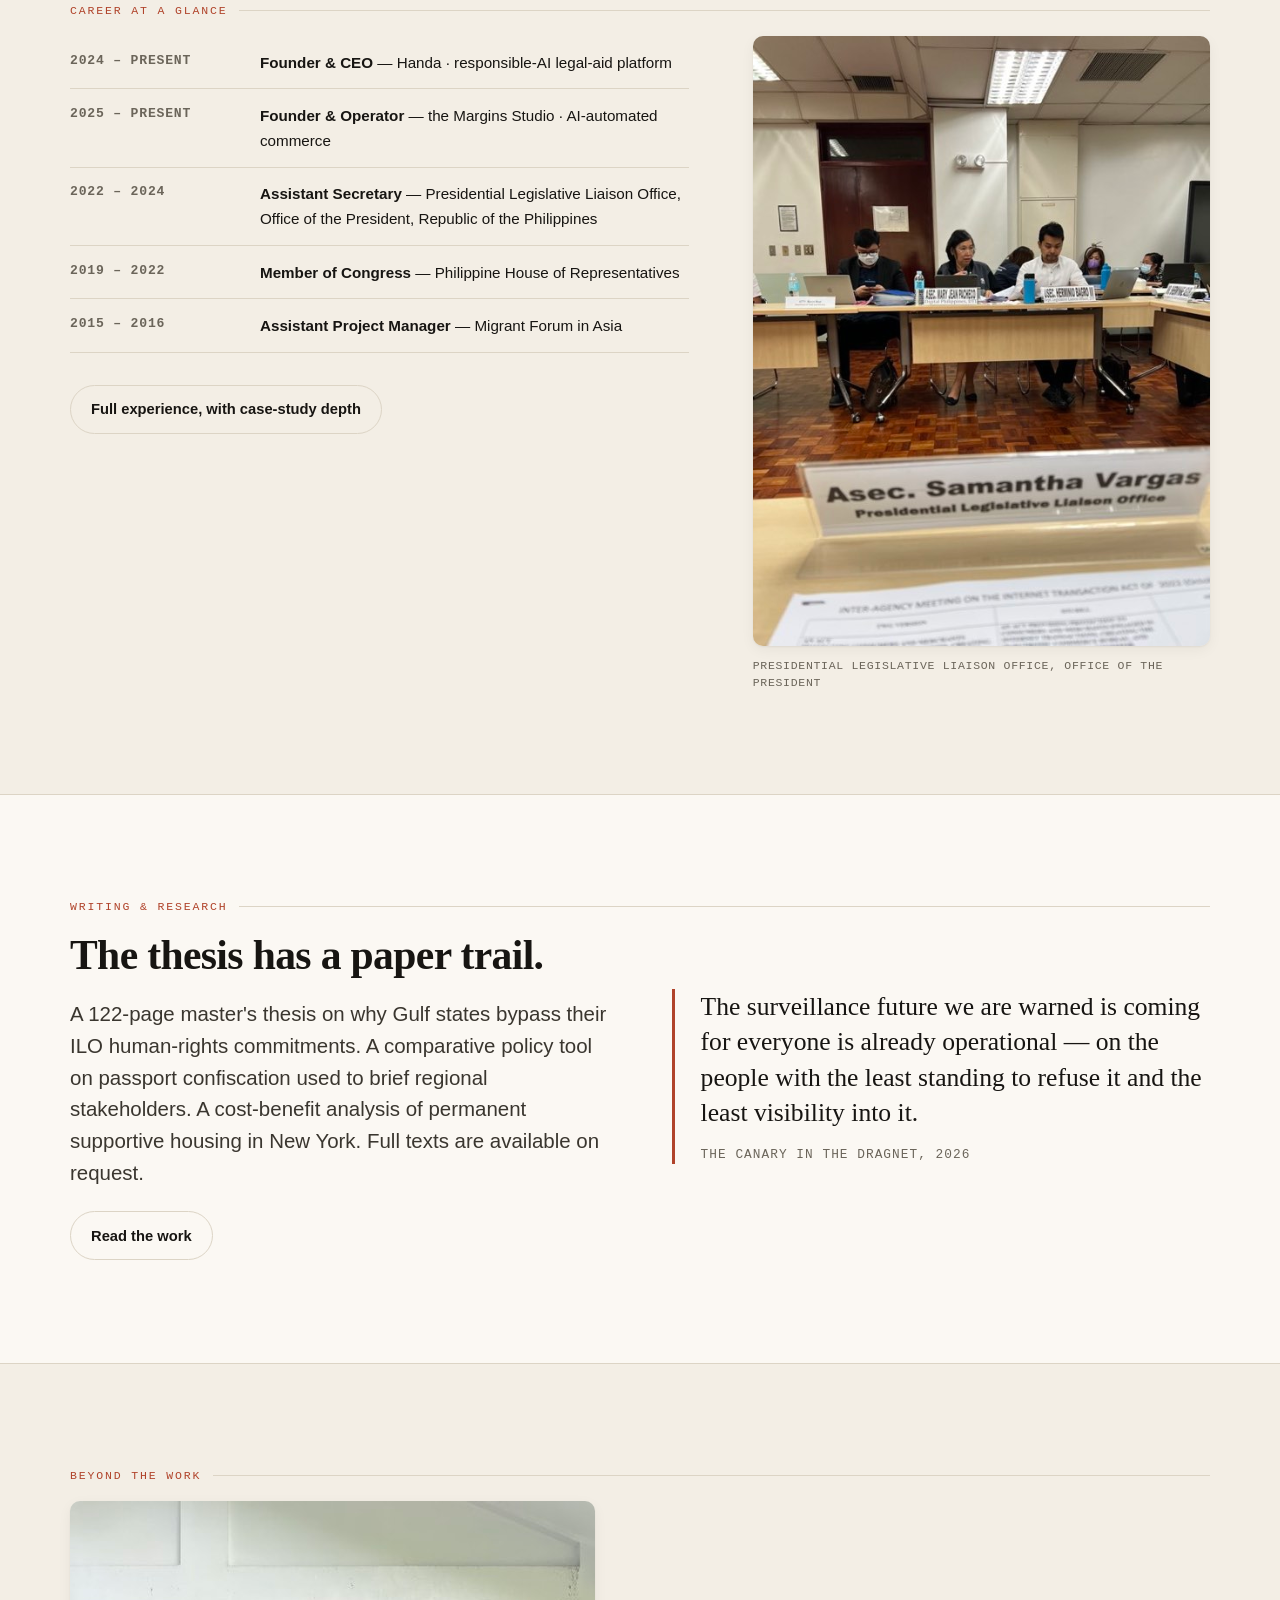
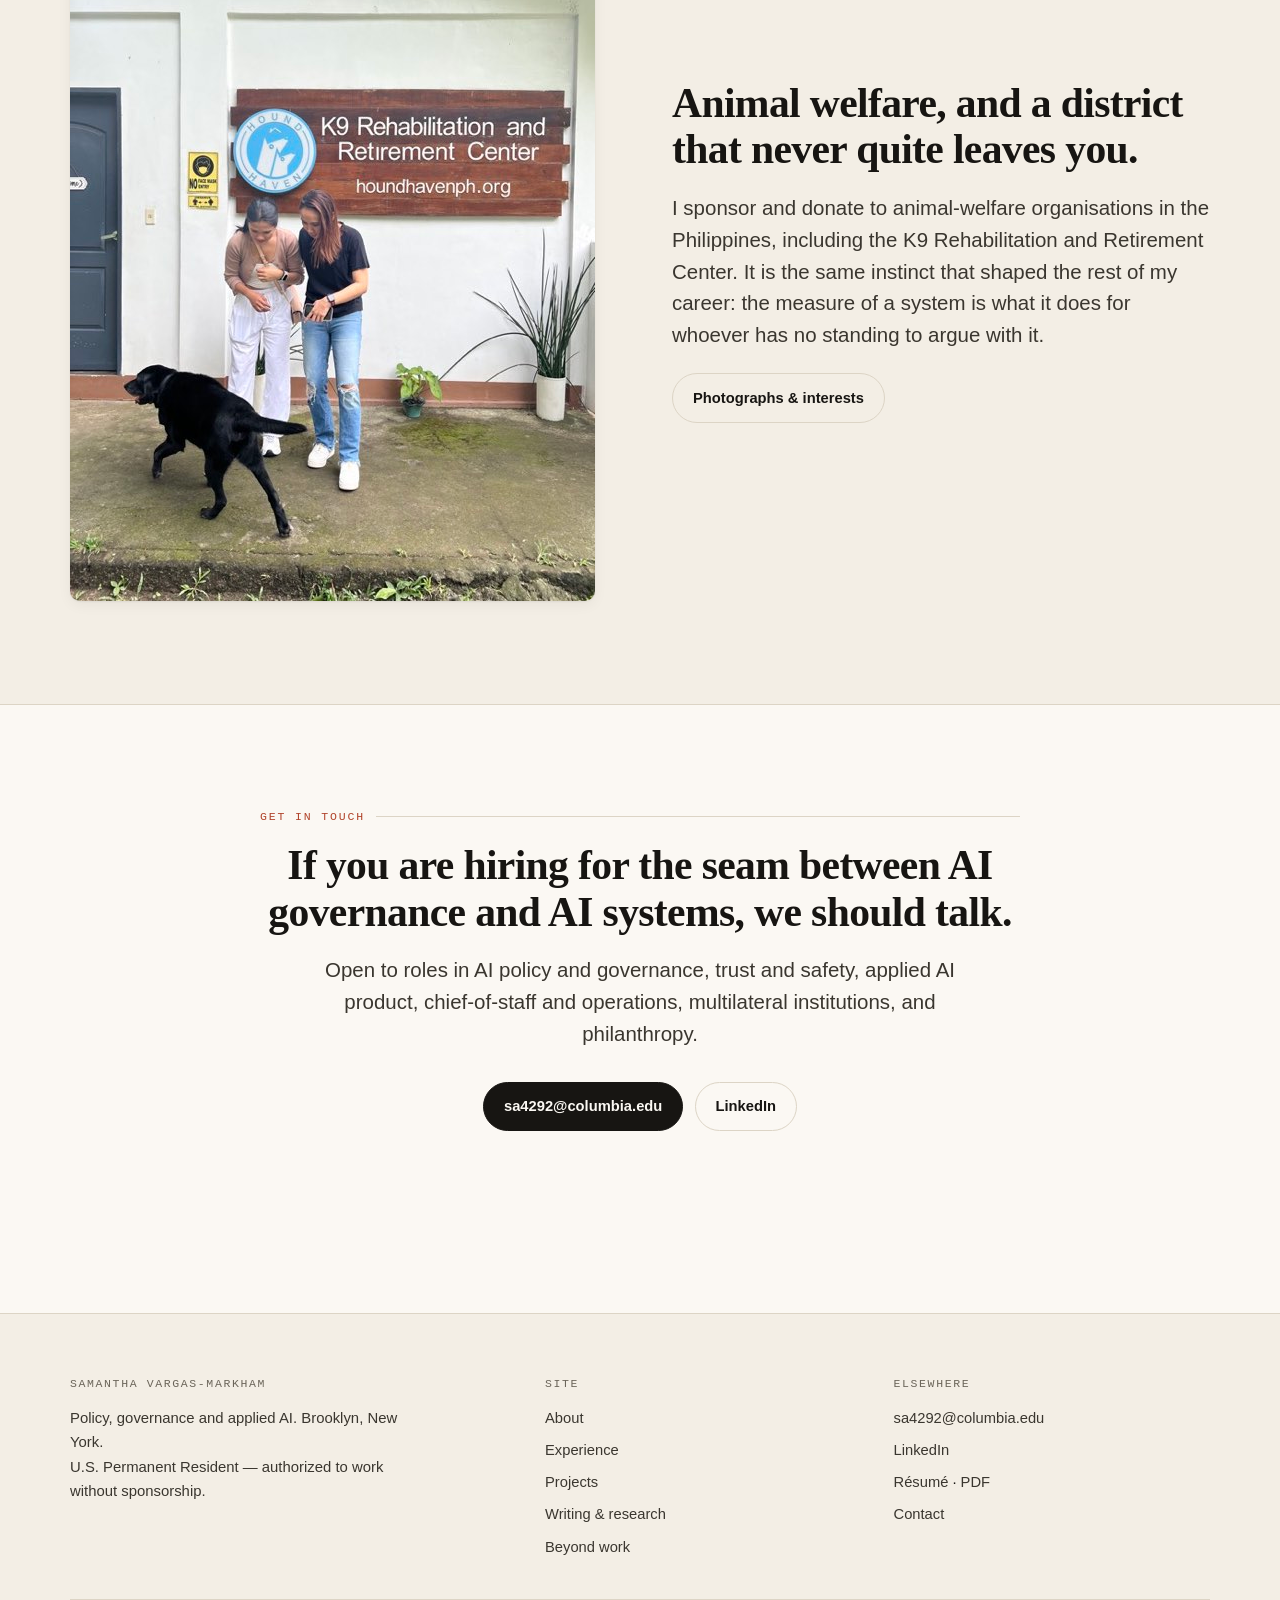
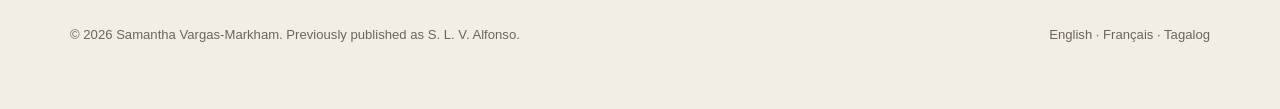
==== commit 9bce8a01: "Add downloadable resume PDF Generated from resume.html via headless Chrome, so the download and the " ====
--- a/index.html
+++ b/index.html
@@ -301,7 +301,7 @@
         <ul>
           <li><a href="mailto:sa4292@columbia.edu">sa4292@columbia.edu</a></li>
           <li><a href="https://www.linkedin.com/in/samantha-vargas-markham" rel="me noopener">LinkedIn</a></li>
-          <li><a href="resume.html">Résumé</a></li>
+          <li><a href="resume.html">Résumé</a> · <a href="assets/docs/SVMarkham-Resume.pdf">PDF</a></li>
           <li><a href="contact.html">Contact</a></li>
         </ul>
       </div>
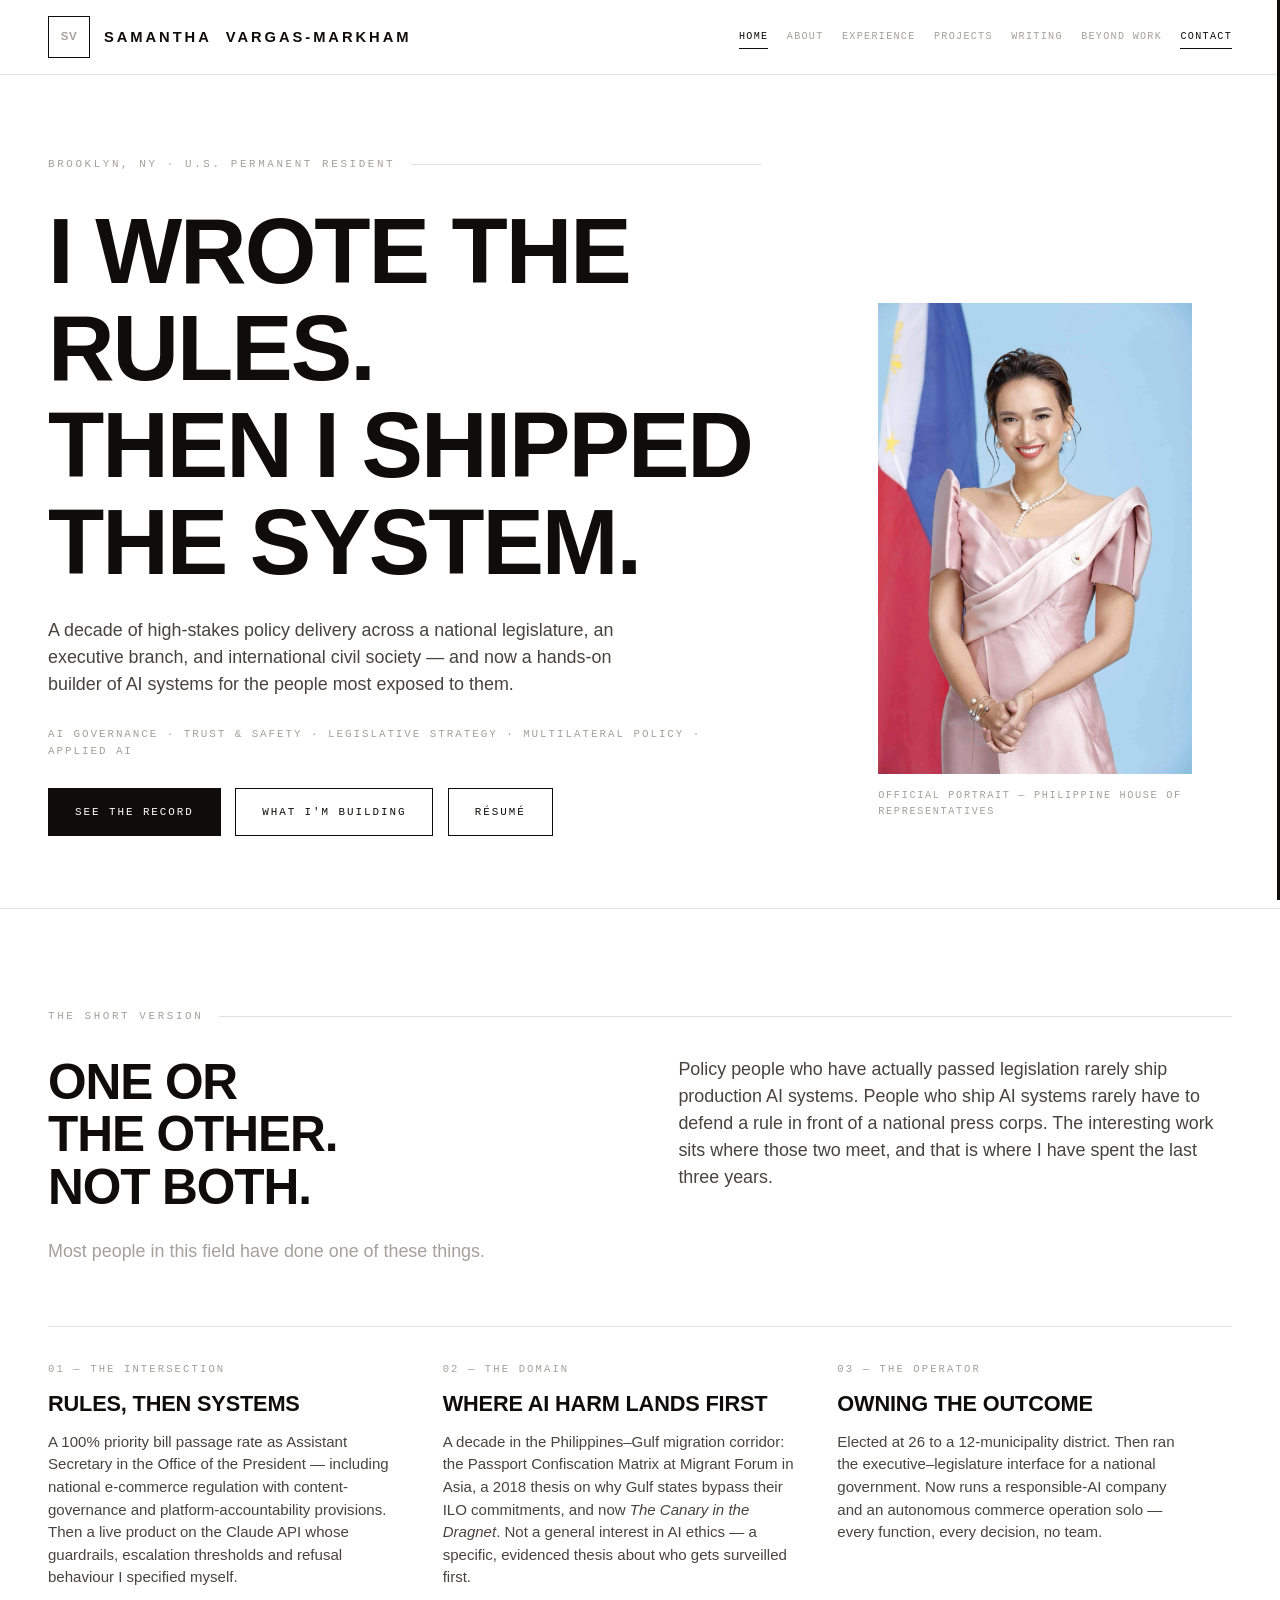
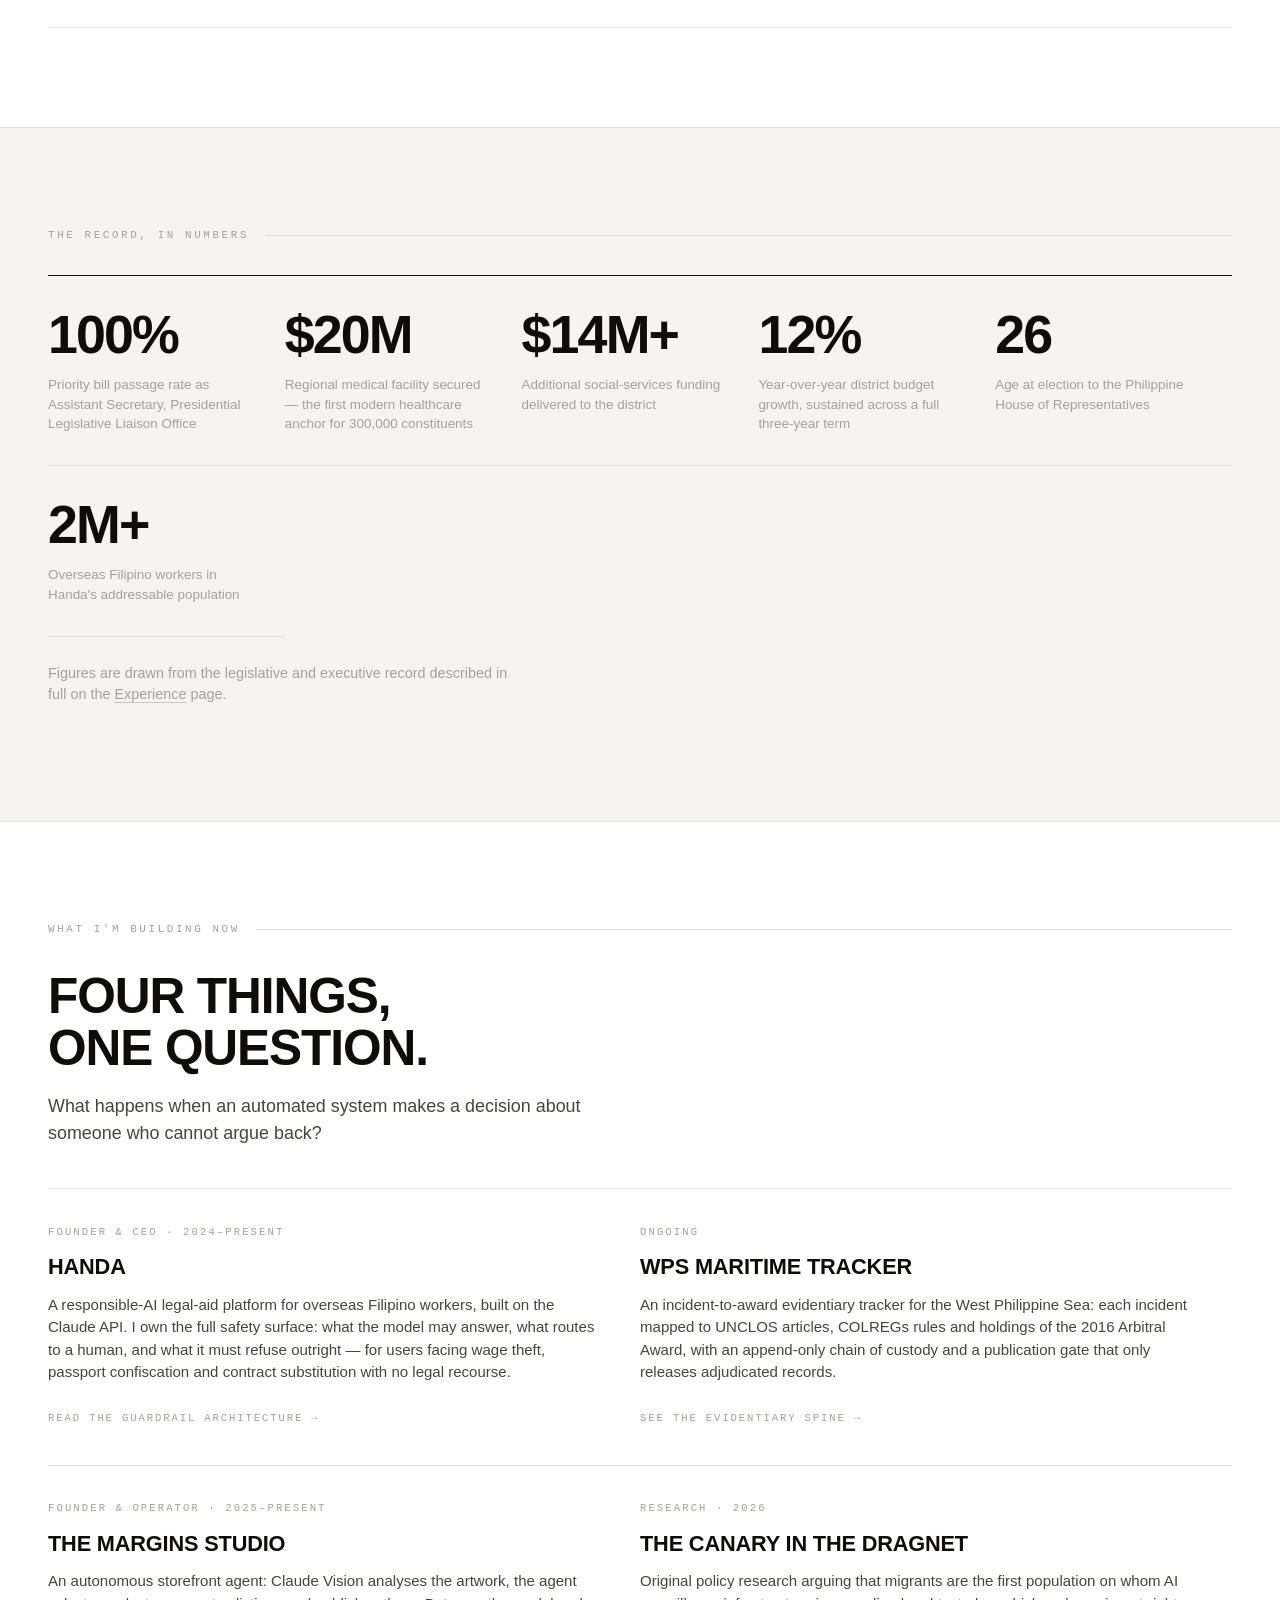
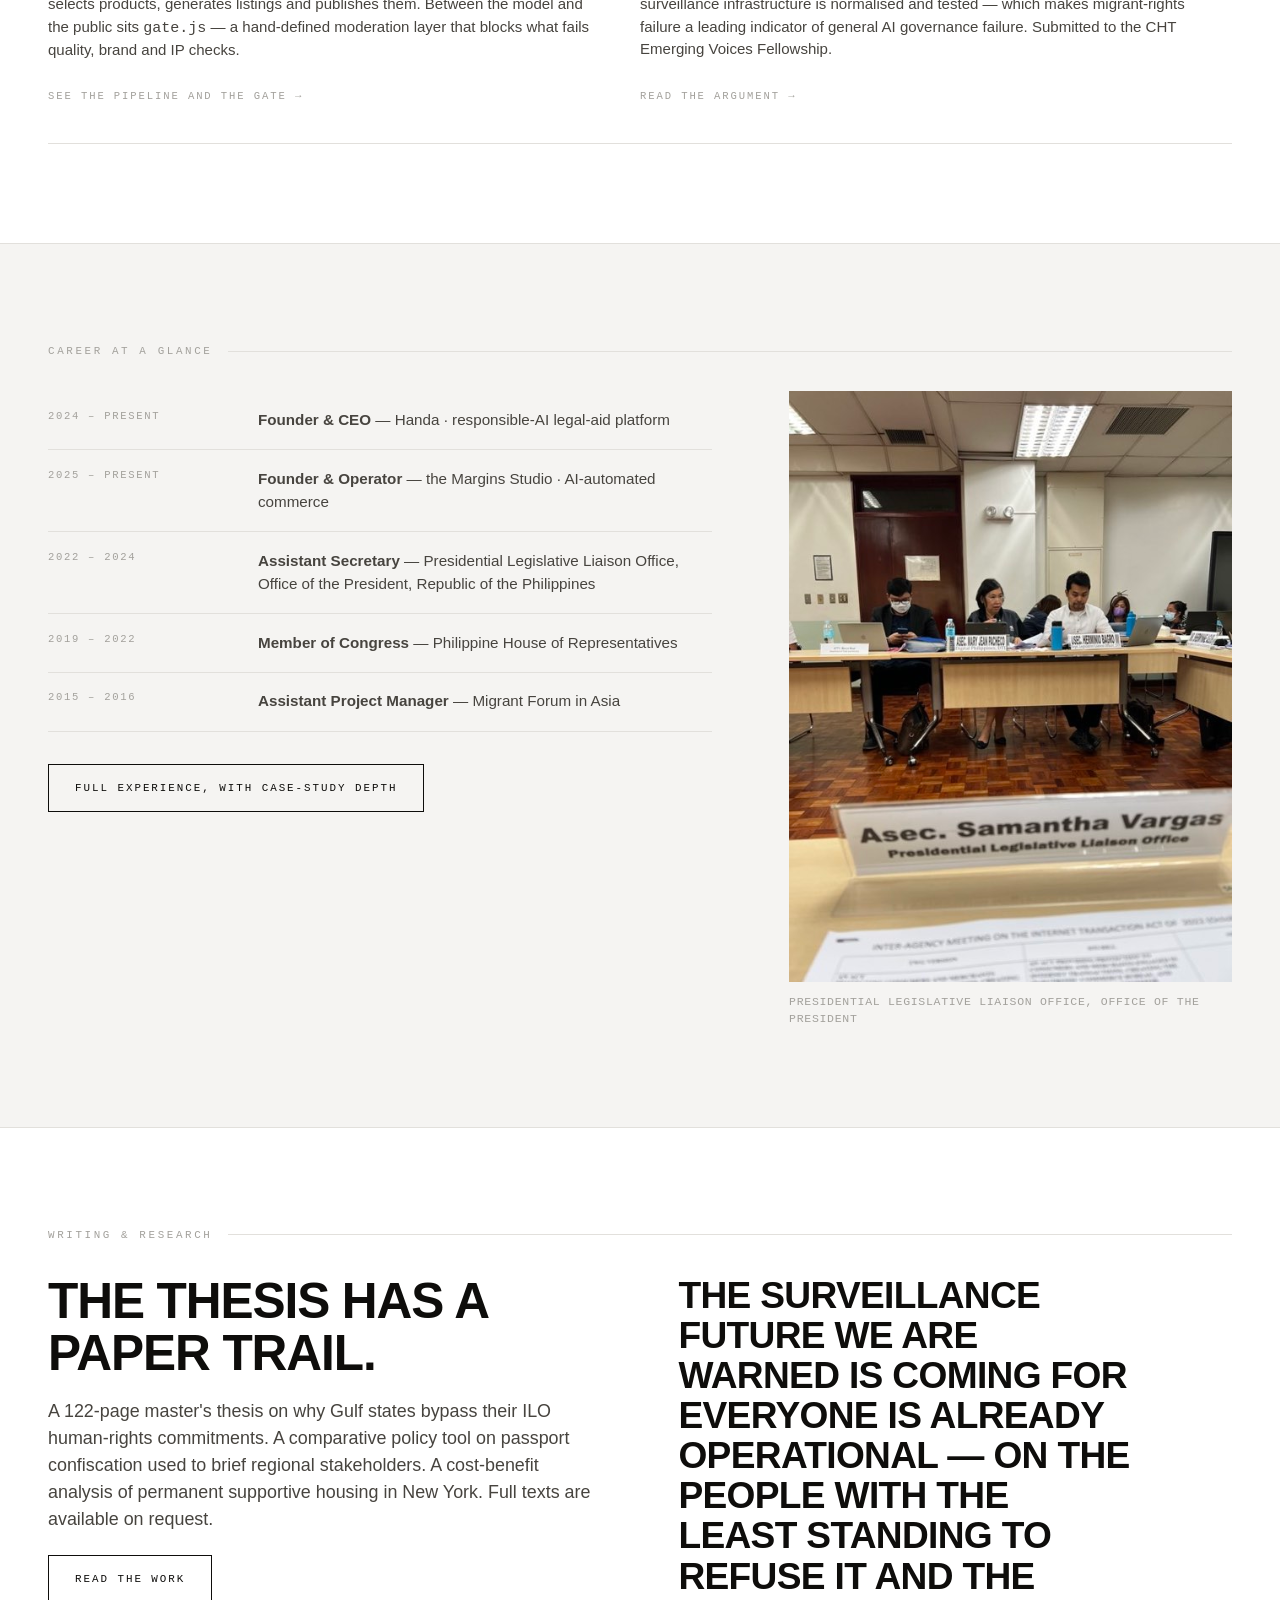
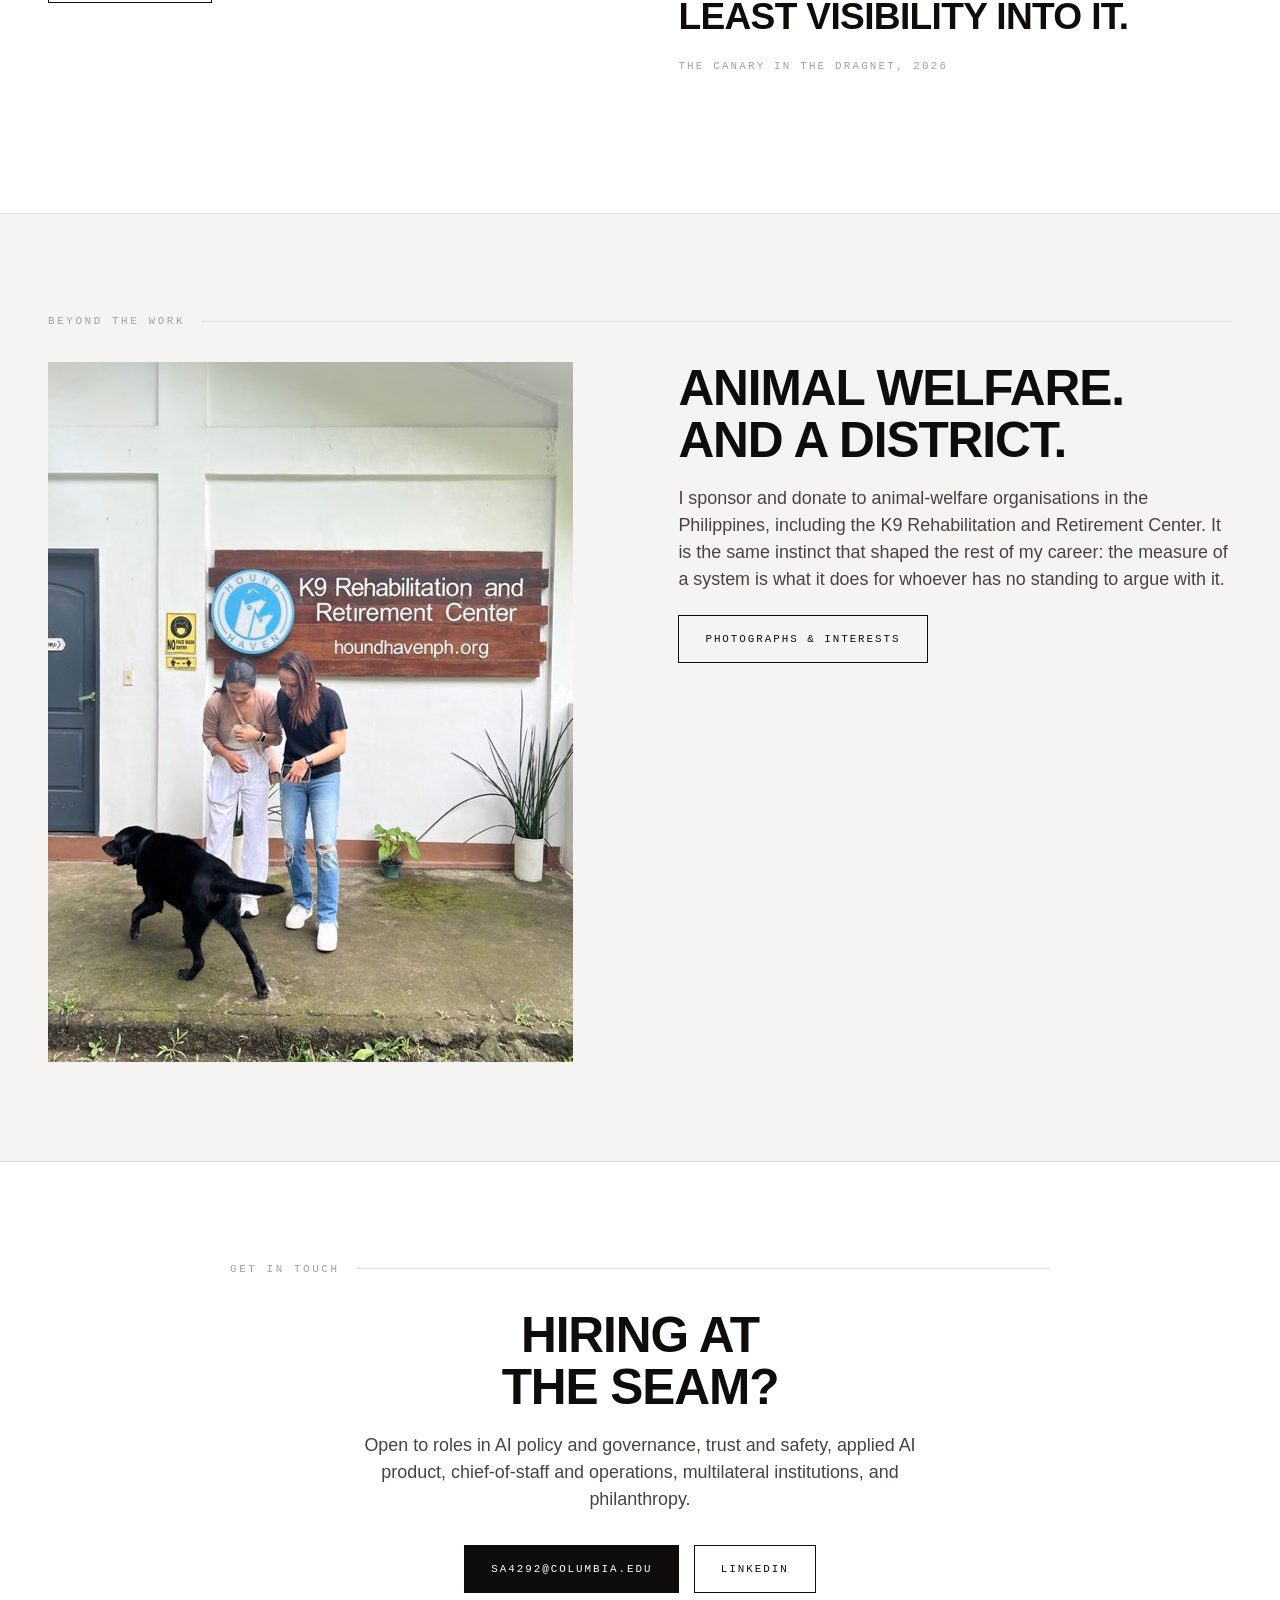
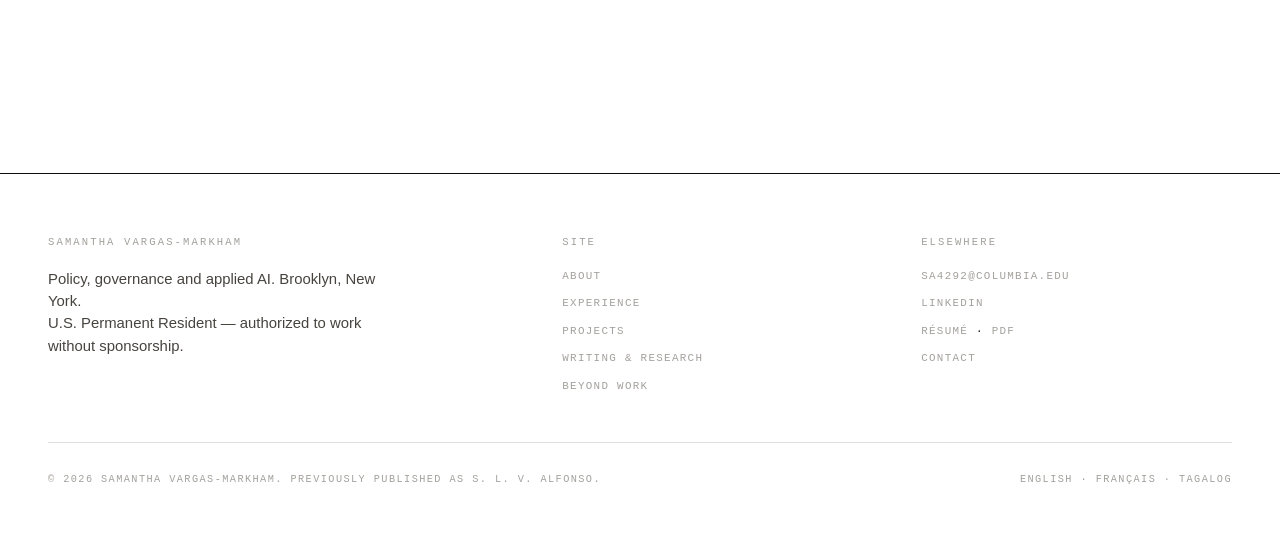
==== commit 5489e474: "Redesign: Fieldtone art direction Near-white ground, warm near-black ink (#0E0D0B) and a single grey" ====
--- a/index.html
+++ b/index.html
@@ -12,7 +12,7 @@
 <meta property="og:url" content="https://ssamantham.github.io/">
 <meta name="twitter:card" content="summary_large_image">
 <link rel="stylesheet" href="assets/css/site.css">
-<link rel="icon" href="data:image/svg+xml,<svg xmlns='http://www.w3.org/2000/svg' viewBox='0 0 100 100'><rect width='100' height='100' rx='18' fill='%23171512'/><text y='72' x='50' text-anchor='middle' font-size='62' font-family='Georgia,serif' fill='%23B0432A'>S</text></svg>">
+<link rel="icon" href="data:image/svg+xml,<svg xmlns='http://www.w3.org/2000/svg' viewBox='0 0 100 100'><rect width='100' height='100' fill='%230E0D0B'/><text y='64' x='50' text-anchor='middle' font-size='40' font-weight='700' font-family='Helvetica,Arial,sans-serif' fill='%23FFFFFF'>SV</text></svg>">
 </head>
 <body>
 <a class="skip" href="#main">Skip to content</a>
@@ -40,7 +40,7 @@
     <div class="wrap hero__grid">
       <div>
         <p class="eyebrow">Brooklyn, NY · U.S. Permanent Resident</p>
-        <h1>I have written the rules — and shipped the <em>system</em> the rules apply to.</h1>
+        <h1>I wrote the rules.<br>Then I shipped<br>the system.</h1>
         <p class="lede measure">
           A decade of high-stakes policy delivery across a national legislature, an executive branch, and
           international civil society — and now a hands-on builder of AI systems for the people most exposed to them.
@@ -65,7 +65,8 @@
       <p class="eyebrow reveal">The short version</p>
       <div class="split reveal">
         <div>
-          <h2>Most people in this field have done one of these things. I have done both.</h2>
+          <h2>One or<br>the other.<br>Not both.</h2>
+          <p class="lede" style="margin-top:1.6rem;color:var(--grey)">Most people in this field have done one of these things.</p>
         </div>
         <div>
           <p class="lede">
@@ -133,7 +134,8 @@
   <section class="section">
     <div class="wrap">
       <p class="eyebrow reveal">What I'm building now</p>
-      <h2 class="reveal measure" style="margin-bottom:1.6rem">Four things, all pointed at the same question: what happens when an automated system makes a decision about someone who cannot argue back?</h2>
+      <h2 class="reveal" style="margin-bottom:1.2rem;max-width:14ch">Four things,<br>one question.</h2>
+      <p class="lede measure reveal" style="margin-bottom:2.6rem">What happens when an automated system makes a decision about someone who cannot argue back?</p>
       <div class="cards cards--four reveal">
         <a class="card" href="projects.html#handa">
           <span class="card__tag">Founder &amp; CEO · 2024–present</span>
@@ -244,7 +246,7 @@
           <img src="assets/img/k9-center-t.jpg" alt="At the K9 Rehabilitation and Retirement Center in the Philippines" loading="lazy">
         </figure>
         <div>
-          <h2>Animal welfare, and a district that never quite leaves you.</h2>
+          <h2>Animal welfare.<br>And a district.</h2>
           <p class="lede" style="margin-top:1.2rem">
             I sponsor and donate to animal-welfare organisations in the Philippines, including the K9 Rehabilitation
             and Retirement Center. It is the same instinct that shaped the rest of my career: the measure of a system
@@ -262,7 +264,7 @@
   <section class="section">
     <div class="wrap-narrow" style="text-align:center">
       <p class="eyebrow" style="justify-content:center">Get in touch</p>
-      <h2 class="reveal">If you are hiring for the seam between AI governance and AI systems, we should talk.</h2>
+      <h2 class="reveal" style="max-width:16ch;margin-inline:auto">Hiring at<br>the seam?</h2>
       <p class="lede reveal" style="margin:1.2rem auto 2rem;max-width:56ch">
         Open to roles in AI policy and governance, trust and safety, applied AI product, chief-of-staff and
         operations, multilateral institutions, and philanthropy.
--- a/assets/css/site.css
+++ b/assets/css/site.css
@@ -1,53 +1,44 @@
 /* ==========================================================================
-   Samantha Vargas-Markham — site styles
-   Palette: ink on warm paper, ember accent, institutional navy.
+   Samantha Vargas-Markham
+   Art direction after the "Fieldtone" reference: near-white ground, warm
+   near-black ink, a single grey. Heavy all-caps grotesque display type set
+   tight. Hairline rules, square corners, no shadows, no accent colour.
+   Colour values and type proportions are taken from the reference artwork.
    ========================================================================== */
 
 :root {
-  --paper:      #FBF8F3;
-  --paper-2:    #F3EEE5;
-  --paper-3:    #E8E1D4;
-  --ink:        #171512;
-  --ink-2:      #3A362F;
-  --ink-3:      #6B655A;
-  --rule:       #DCD4C5;
-  --ember:      #B0432A;
-  --ember-soft: #F2E3DC;
-  --navy:       #1D3557;
-  --navy-soft:  #E2E8F0;
-
-  --shadow-1: 0 1px 2px rgba(23,21,18,.05), 0 4px 14px rgba(23,21,18,.05);
-  --shadow-2: 0 2px 6px rgba(23,21,18,.07), 0 18px 44px rgba(23,21,18,.10);
-
-  --serif: "Iowan Old Style", "Palatino Linotype", Palatino, "Book Antiqua", Georgia, "Times New Roman", serif;
-  --sans: -apple-system, BlinkMacSystemFont, "Segoe UI", Inter, Roboto, "Helvetica Neue", Arial, sans-serif;
-  --mono: ui-monospace, "SF Mono", SFMono-Regular, Menlo, Consolas, "Liberation Mono", monospace;
-
-  --wrap: 1140px;
-  --measure: 68ch;
-  --gap: clamp(1.5rem, 4vw, 3.5rem);
+  --paper:    #FFFFFF;
+  --paper-2:  #F5F4F2;
+  --paper-3:  #ECEAE7;
+  --ink:      #0E0D0B;   /* reference: .0549 .051 .0431 */
+  --ink-2:    #47443F;
+  --ink-3:    #A3A19C;   /* reference: .6392 .6314 .6118 */
+  --grey:     #A3A19C;
+  --rule:     #E2E0DC;
+  --rule-2:   #C9C6C1;
+
+  --sans: "Helvetica Neue", Helvetica, Inter, Arial, "Segoe UI", sans-serif;
+  --mono: ui-monospace, "SF Mono", SFMono-Regular, Menlo, Consolas, monospace;
+
+  --wrap: 1360px;
+  --measure: 60ch;
 }
 
 @media (prefers-color-scheme: dark) {
   :root {
-    --paper:      #14130F;
-    --paper-2:    #1D1B16;
-    --paper-3:    #26231C;
-    --ink:        #F3EFE6;
-    --ink-2:      #D3CCBF;
-    --ink-3:      #9A9384;
-    --rule:       #35312A;
-    --ember:      #E8815F;
-    --ember-soft: #33201A;
-    --navy:       #9DB8DC;
-    --navy-soft:  #1B2432;
-    --shadow-1: 0 1px 2px rgba(0,0,0,.3), 0 4px 14px rgba(0,0,0,.3);
-    --shadow-2: 0 2px 6px rgba(0,0,0,.4), 0 18px 44px rgba(0,0,0,.45);
+    --paper:   #0E0D0B;
+    --paper-2: #171613;
+    --paper-3: #201E1A;
+    --ink:     #F5F4F2;
+    --ink-2:   #BDBAB4;
+    --ink-3:   #7E7C77;
+    --grey:    #7E7C77;
+    --rule:    #2A2825;
+    --rule-2:  #3A3733;
   }
 }
 
 * { box-sizing: border-box; }
-
 html { -webkit-text-size-adjust: 100%; scroll-behavior: smooth; }
 @media (prefers-reduced-motion: reduce) {
   html { scroll-behavior: auto; }
@@ -60,305 +51,295 @@
   color: var(--ink);
   font-family: var(--sans);
   font-size: 17px;
-  line-height: 1.65;
+  line-height: 1.5;
   -webkit-font-smoothing: antialiased;
   overflow-x: hidden;
 }
 
+/* The hairline edge that runs down the right of the reference artwork. */
+body::after {
+  content: ""; position: fixed; top: 0; right: 0; width: 3px; height: 100vh;
+  background: var(--ink); z-index: 60; pointer-events: none;
+}
+@media (max-width: 760px) { body::after { display: none; } }
+
 img { max-width: 100%; height: auto; display: block; }
-
-a { color: inherit; text-decoration-color: var(--rule); text-underline-offset: 3px; }
-a:hover { text-decoration-color: var(--ember); }
-
-h1, h2, h3, h4 { font-family: var(--serif); font-weight: 600; line-height: 1.12; letter-spacing: -.015em; margin: 0; }
-h1 { font-size: clamp(2.4rem, 6vw, 4.2rem); }
-h2 { font-size: clamp(1.7rem, 3.4vw, 2.6rem); }
-h3 { font-size: clamp(1.2rem, 2vw, 1.45rem); line-height: 1.25; }
-p  { margin: 0 0 1.1em; }
-
-.wrap { width: min(100% - 2.5rem, var(--wrap)); margin-inline: auto; }
-.wrap-narrow { width: min(100% - 2.5rem, 760px); margin-inline: auto; }
+a { color: inherit; text-underline-offset: 3px; text-decoration-color: var(--rule-2); }
+a:hover { text-decoration-color: var(--ink); }
+
+/* ---------- Display type ---------- */
+h1, h2, h3, h4 {
+  margin: 0;
+  font-weight: 800;
+  text-transform: uppercase;
+  letter-spacing: -.022em;
+  line-height: 1.05;
+}
+h1 { font-size: clamp(2.3rem, 7.2vw, 6.2rem); }
+h2 { font-size: clamp(1.7rem, 3.9vw, 3.1rem); }
+h3 { font-size: clamp(1.05rem, 1.7vw, 1.4rem); letter-spacing: -.008em; line-height: 1.12; }
+h4 { font-size: .95rem; }
+p  { margin: 0 0 1.15em; }
+
+.wrap { width: min(100% - 6rem, var(--wrap)); margin-inline: auto; }
+.wrap-narrow { width: min(100% - 6rem, 820px); margin-inline: auto; }
+@media (max-width: 760px) { .wrap, .wrap-narrow { width: calc(100% - 2.5rem); } }
 .measure { max-width: var(--measure); }
 
 .eyebrow {
-  font-family: var(--mono);
-  font-size: .72rem;
-  letter-spacing: .16em;
-  text-transform: uppercase;
-  color: var(--ember);
-  margin: 0 0 1rem;
-  display: flex;
-  align-items: center;
-  gap: .7rem;
+  font-family: var(--mono); font-size: .68rem; letter-spacing: .24em; text-transform: uppercase;
+  color: var(--grey); margin: 0 0 2rem; font-weight: 500;
+  display: flex; align-items: center; gap: 1rem;
 }
 .eyebrow::after { content: ""; flex: 1; height: 1px; background: var(--rule); }
 
-.lede { font-size: clamp(1.1rem, 1.7vw, 1.28rem); line-height: 1.55; color: var(--ink-2); }
-
-.section { padding-block: clamp(3.5rem, 8vw, 6.5rem); }
-.section + .section { border-top: 1px solid var(--rule); }
+.lede { font-size: clamp(1.02rem, 1.4vw, 1.2rem); line-height: 1.5; color: var(--ink-2); }
+
+.section { padding-block: clamp(4.5rem, 11vh, 9rem); border-top: 1px solid var(--rule); }
 .section--tint { background: var(--paper-2); }
 
-/* ---------- Skip link ---------- */
-.skip {
-  position: absolute; left: -9999px; top: 0; z-index: 200;
-  background: var(--ink); color: var(--paper); padding: .8rem 1.2rem; border-radius: 0 0 6px 0;
-}
+/* ---------- Skip link / focus ---------- */
+.skip { position: absolute; left: -9999px; top: 0; z-index: 200; background: var(--ink); color: var(--paper); padding: .8rem 1.2rem; }
 .skip:focus { left: 0; }
-
-/* Anchor targets clear the sticky header instead of hiding under it. */
-section[id], article[id] { scroll-margin-top: 86px; }
-
-:focus-visible { outline: 2px solid var(--ember); outline-offset: 3px; border-radius: 2px; }
-
-/* ---------- Site header ---------- */
+:focus-visible { outline: 2px solid var(--ink); outline-offset: 3px; }
+section[id], article[id] { scroll-margin-top: 92px; }
+
+/* ---------- Masthead ---------- */
 .site-head {
-  position: sticky; top: 0; z-index: 100;
-  background: color-mix(in srgb, var(--paper) 88%, transparent);
-  backdrop-filter: saturate(180%) blur(14px);
+  position: sticky; top: 0; z-index: 50;
+  background: color-mix(in srgb, var(--paper) 92%, transparent);
+  backdrop-filter: saturate(180%) blur(12px);
   border-bottom: 1px solid var(--rule);
 }
-.site-head__inner { display: flex; align-items: center; gap: 1.4rem; min-height: 66px; }
-.brand { font-family: var(--serif); font-size: 1.05rem; font-weight: 600; letter-spacing: -.01em; text-decoration: none; white-space: nowrap; }
-.brand span { color: var(--ember); }
-
-.nav { margin-left: auto; display: flex; gap: .2rem; align-items: center; flex-wrap: wrap; }
+.site-head__inner { display: flex; align-items: center; gap: 1.2rem; min-height: 74px; }
+
+.brand {
+  font-size: .92rem; font-weight: 700; letter-spacing: .2em; text-transform: uppercase;
+  text-decoration: none; white-space: nowrap; display: flex; align-items: center; gap: 14px;
+}
+/* The square mark from the reference lockup. */
+.brand::before {
+  content: "SV"; width: 40px; height: 40px; flex: none;
+  border: 1.5px solid var(--ink); display: grid; place-items: center;
+  font-family: var(--sans); font-size: .72rem; font-weight: 700; letter-spacing: .06em; color: var(--grey);
+}
+.brand span { color: inherit; }
+
+.nav { margin-left: auto; display: flex; gap: 1.15rem; align-items: center; flex-wrap: nowrap; }
 .nav a {
-  font-size: .87rem; text-decoration: none; padding: .45rem .7rem; border-radius: 999px;
-  color: var(--ink-2); transition: background .18s, color .18s;
-}
-.nav a:hover { background: var(--paper-3); color: var(--ink); }
-.nav a[aria-current="page"] { color: var(--ink); background: var(--paper-3); font-weight: 600; }
-.nav .nav-cta {
-  background: var(--ink); color: var(--paper); font-weight: 600; margin-left: .4rem;
-}
-.nav .nav-cta:hover { background: var(--ember); color: #fff; }
+  font-family: var(--mono); font-size: .63rem; letter-spacing: .13em; text-transform: uppercase;
+  color: var(--grey); text-decoration: none; padding: 4px 0; border-bottom: 1px solid transparent; white-space: nowrap;
+  transition: color .18s, border-color .18s;
+}
+.nav a:hover { color: var(--ink); border-bottom-color: var(--ink); }
+.nav a[aria-current="page"] { color: var(--ink); border-bottom-color: var(--ink); }
+.nav .nav-cta { color: var(--ink); border-bottom-color: var(--ink); }
 
 .nav-toggle { display: none; }
-
-@media (max-width: 860px) {
+@media (max-width: 1080px) {
   .nav-toggle {
     display: inline-flex; align-items: center; justify-content: center; margin-left: auto;
-    width: 42px; height: 38px; border: 1px solid var(--rule); border-radius: 8px;
-    background: transparent; color: var(--ink); cursor: pointer;
+    width: 44px; height: 40px; border: 1.5px solid var(--ink); background: transparent; color: var(--ink); cursor: pointer;
   }
   .nav {
-    position: fixed; inset: 66px 0 auto 0; flex-direction: column; align-items: stretch; gap: 0;
-    background: var(--paper); border-bottom: 1px solid var(--rule); padding: .6rem 1.25rem 1.2rem;
-    box-shadow: var(--shadow-2);
-    display: none;
+    position: fixed; inset: 74px 0 auto 0; flex-wrap: wrap; flex-direction: column; align-items: stretch; gap: 0;
+    background: var(--paper); border-bottom: 1.5px solid var(--ink); padding: .5rem 1.25rem 1.5rem; display: none;
   }
   .nav[data-open="true"] { display: flex; }
-  .nav a { padding: .75rem .4rem; border-radius: 6px; font-size: 1rem; }
-  .nav .nav-cta { margin: .6rem 0 0; text-align: center; }
+  .nav a { padding: 1rem 0; font-size: .8rem; border-bottom: 1px solid var(--rule); }
+}
+
+/* Narrow screens: the full wordmark plus the square mark overruns the bar,
+   which pushed the menu button off-canvas. Show the surname only. */
+@media (max-width: 620px) {
+  .brand { font-size: 0; gap: 10px; }
+  .brand span { font-size: .78rem; letter-spacing: .16em; }
+  .brand::before { width: 34px; height: 34px; font-size: .62rem; }
+  .site-head__inner { min-height: 62px; gap: .6rem; }
+  .nav { inset: 62px 0 auto 0; }
 }
 
 /* ---------- Buttons ---------- */
 .btn {
-  display: inline-flex; align-items: center; gap: .5rem;
-  font-size: .92rem; font-weight: 600; text-decoration: none;
-  padding: .72rem 1.25rem; border-radius: 999px;
-  border: 1px solid var(--ink); background: var(--ink); color: var(--paper);
-  transition: transform .15s, background .18s, border-color .18s, color .18s;
-}
-.btn:hover { background: var(--ember); border-color: var(--ember); color: #fff; transform: translateY(-1px); }
-.btn--ghost { background: transparent; color: var(--ink); border-color: var(--rule); }
-.btn--ghost:hover { background: transparent; color: var(--ember); border-color: var(--ember); }
-.btn-row { display: flex; flex-wrap: wrap; gap: .7rem; }
+  display: inline-flex; align-items: center; gap: .6rem;
+  font-family: var(--mono); font-size: .68rem; letter-spacing: .18em; text-transform: uppercase;
+  font-weight: 500; text-decoration: none; padding: 15px 26px;
+  border: 1.5px solid var(--ink); background: var(--ink); color: var(--paper);
+  transition: background .2s, color .2s;
+  cursor: pointer;
+}
+.btn:hover { background: transparent; color: var(--ink); }
+.btn--ghost { background: transparent; color: var(--ink); }
+.btn--ghost:hover { background: var(--ink); color: var(--paper); }
+.btn-row { display: flex; flex-wrap: wrap; gap: .9rem; }
 
 /* ---------- Hero ---------- */
-.hero { padding-block: clamp(3rem, 7vw, 5.5rem) clamp(3rem, 7vw, 5rem); position: relative; overflow: hidden; }
-.hero::before {
-  content: ""; position: absolute; inset: 0;
-  background:
-    radial-gradient(900px 460px at 88% -8%, var(--ember-soft), transparent 62%),
-    radial-gradient(700px 420px at 4% 108%, var(--navy-soft), transparent 60%);
-  opacity: .75; pointer-events: none;
-}
-.hero > * { position: relative; }
-.hero__grid { display: grid; grid-template-columns: 1.35fr .85fr; gap: clamp(2rem, 5vw, 4.5rem); align-items: center; }
-@media (max-width: 940px) { .hero__grid { grid-template-columns: 1fr; } }
-
-.hero h1 { margin-bottom: 1.1rem; }
-.hero h1 em { font-style: normal; color: var(--ember); }
-.hero__roles { font-family: var(--mono); font-size: .78rem; letter-spacing: .1em; text-transform: uppercase; color: var(--ink-3); margin-bottom: 1.6rem; }
-
-.hero__portrait { position: relative; }
-/* No forced aspect ratio: a landscape photo dropped in here used to get cropped
-   to 4:5, which cut the subject out of frame. Images render at their own shape. */
-.hero__portrait img {
-  width: 100%; border-radius: 10px; box-shadow: var(--shadow-2);
-}
+.hero { padding-block: clamp(3.5rem, 9vh, 7rem) clamp(3rem, 8vh, 6rem); }
+.hero__grid { display: grid; grid-template-columns: 1.45fr .8fr; gap: clamp(2rem, 6vw, 6rem); align-items: end; }
+@media (max-width: 980px) { .hero__grid { grid-template-columns: 1fr; align-items: start; } }
+.hero h1 { margin-bottom: 1.6rem; }
+.hero h1 em { font-style: normal; }
+.hero__roles {
+  font-family: var(--mono); font-size: .68rem; letter-spacing: .18em; text-transform: uppercase;
+  color: var(--grey); margin: 1.8rem 0;
+}
+.hero__portrait img { width: 100%; }
 .hero__portrait figcaption {
-  font-family: var(--mono); font-size: .68rem; letter-spacing: .06em; color: var(--ink-3);
-  margin-top: .8rem; text-transform: uppercase;
-}
-@media (max-width: 940px) { .hero__portrait { max-width: 340px; } }
-
-/* ---------- Thesis / claim strip ---------- */
-.claim {
-  border-left: 3px solid var(--ember);
-  padding: .3rem 0 .3rem 1.4rem;
-  font-family: var(--serif);
-  font-size: clamp(1.25rem, 2.3vw, 1.7rem);
-  line-height: 1.35;
-  margin: 2rem 0;
-  max-width: 40ch;
-}
-blockquote.pull {
-  margin: 2.5rem 0; padding: 0 0 0 1.6rem; border-left: 3px solid var(--ember);
-  font-family: var(--serif); font-size: clamp(1.2rem, 2.2vw, 1.6rem); line-height: 1.38; color: var(--ink);
-}
-blockquote.pull cite { display: block; font: 500 .8rem/1.5 var(--mono); letter-spacing: .08em; text-transform: uppercase; color: var(--ink-3); margin-top: .9rem; font-style: normal; }
-
-/* ---------- Stats ---------- */
-.stats { display: grid; grid-template-columns: repeat(auto-fit, minmax(160px, 1fr)); gap: 1px; background: var(--rule); border: 1px solid var(--rule); border-radius: 10px; overflow: hidden; }
-.stat { background: var(--paper); padding: 1.4rem 1.3rem; }
-.stat__n { font-family: var(--serif); font-size: clamp(1.8rem, 3.4vw, 2.5rem); line-height: 1; color: var(--ember); letter-spacing: -.02em; }
-.stat__l { font-size: .84rem; color: var(--ink-3); margin-top: .5rem; line-height: 1.4; }
+  font-family: var(--mono); font-size: .64rem; letter-spacing: .16em; color: var(--grey);
+  margin-top: .9rem; text-transform: uppercase;
+}
+@media (max-width: 980px) { .hero__portrait { max-width: 320px; } }
+
+/* ---------- Pull quotes ---------- */
+.claim, blockquote.pull {
+  margin: 2.5rem 0; padding: 0; border: 0;
+  font-weight: 800; text-transform: uppercase; letter-spacing: -.018em; line-height: 1.08;
+  font-size: clamp(1.4rem, 2.9vw, 2.4rem); max-width: 22ch; color: var(--ink);
+}
+blockquote.pull cite {
+  display: block; font: 500 .68rem/1.5 var(--mono); letter-spacing: .2em; text-transform: uppercase;
+  color: var(--grey); margin-top: 1.4rem; font-style: normal;
+}
+
+/* ---------- Figures ---------- */
+.stats { display: grid; grid-template-columns: repeat(auto-fit, minmax(210px, 1fr)); gap: 0; border-top: 1.5px solid var(--ink); }
+.stat { padding: 2rem 1.8rem 2rem 0; border-bottom: 1px solid var(--rule); }
+.stat__n { font-size: clamp(2.2rem, 4.2vw, 3.4rem); font-weight: 800; letter-spacing: -.035em; line-height: 1; color: var(--ink); }
+.stat__l { font-size: .84rem; color: var(--grey); margin-top: .8rem; line-height: 1.45; max-width: 30ch; }
 
 /* ---------- Cards ---------- */
-.cards { display: grid; gap: 1.2rem; grid-template-columns: repeat(auto-fit, minmax(290px, 1fr)); }
-/* Four cards would otherwise wrap 3 + 1 and leave an orphan on the last row. */
+.cards { display: grid; gap: 0; grid-template-columns: repeat(auto-fit, minmax(280px, 1fr)); border-top: 1px solid var(--rule); }
 @media (min-width: 900px) { .cards--four { grid-template-columns: repeat(2, 1fr); } }
 .card {
-  background: var(--paper); border: 1px solid var(--rule); border-radius: 12px; padding: 1.6rem;
-  display: flex; flex-direction: column; gap: .7rem; text-decoration: none;
-  transition: transform .18s, box-shadow .18s, border-color .18s;
-}
-a.card:hover { transform: translateY(-3px); box-shadow: var(--shadow-2); border-color: var(--ink-3); }
-.card__tag { font-family: var(--mono); font-size: .68rem; letter-spacing: .14em; text-transform: uppercase; color: var(--ember); }
-.card h3 { font-size: 1.25rem; }
-.card p { color: var(--ink-2); font-size: .95rem; margin: 0; }
-.card__more { margin-top: auto; padding-top: .6rem; font-size: .85rem; font-weight: 600; color: var(--ember); }
-
-/* ---------- Timeline / experience ---------- */
-.entry { display: grid; grid-template-columns: 210px 1fr; gap: clamp(1.2rem, 3vw, 3rem); padding-block: clamp(2.2rem, 4vw, 3.2rem); border-top: 1px solid var(--rule); }
-.entry:first-of-type { border-top: 0; }
-@media (max-width: 800px) { .entry { grid-template-columns: 1fr; gap: .9rem; } }
-.entry__meta { position: sticky; top: 92px; align-self: start; }
-@media (max-width: 800px) { .entry__meta { position: static; } }
-.entry__when { font-family: var(--mono); font-size: .78rem; letter-spacing: .08em; color: var(--ember); }
-.entry__where { font-size: .92rem; color: var(--ink-3); margin-top: .35rem; }
-.entry h3 { margin-bottom: .5rem; }
-.entry__role { font-size: .95rem; color: var(--ink-3); margin-bottom: 1rem; }
-
-ul.ticks { list-style: none; padding: 0; margin: 0 0 1.2rem; display: grid; gap: .75rem; }
-ul.ticks li { position: relative; padding-left: 1.5rem; color: var(--ink-2); }
-ul.ticks li::before {
-  content: ""; position: absolute; left: 0; top: .62em; width: 7px; height: 7px;
-  border-radius: 2px; background: var(--ember); transform: rotate(45deg);
-}
-ul.ticks strong { color: var(--ink); font-weight: 600; }
-
-.tags { display: flex; flex-wrap: wrap; gap: .4rem; margin-top: 1rem; }
-.tag {
-  font-family: var(--mono); font-size: .7rem; letter-spacing: .06em;
-  padding: .3rem .6rem; border-radius: 999px; border: 1px solid var(--rule); color: var(--ink-3);
-}
-
-/* ---------- Detail / disclosure ---------- */
-details.deep { border: 1px solid var(--rule); border-radius: 10px; background: var(--paper-2); margin-top: 1rem; }
+  background: transparent; border: 0; border-bottom: 1px solid var(--rule); border-radius: 0;
+  padding: 2.2rem 2.4rem 2.4rem 0; display: flex; flex-direction: column; gap: .9rem;
+  text-decoration: none; transition: padding-left .3s cubic-bezier(.2,.7,.2,1), background .3s;
+}
+a.card:hover { padding-left: 1.2rem; background: var(--paper-3); }
+.card__tag { font-family: var(--mono); font-size: .66rem; letter-spacing: .2em; text-transform: uppercase; color: var(--grey); }
+.card p { color: var(--ink-2); font-size: .94rem; margin: 0; }
+.card__more { margin-top: auto; padding-top: .8rem; font-family: var(--mono); font-size: .66rem; letter-spacing: .18em; text-transform: uppercase; color: var(--grey); }
+a.card:hover .card__more { color: var(--ink); }
+
+/* ---------- Experience entries ---------- */
+.entry { display: grid; grid-template-columns: 230px 1fr; gap: clamp(1.4rem, 4vw, 4rem); padding-block: clamp(2.6rem, 5vw, 4rem); border-top: 1px solid var(--rule); }
+.entry:first-of-type { border-top: 1.5px solid var(--ink); }
+@media (max-width: 860px) { .entry { grid-template-columns: 1fr; gap: 1rem; } }
+.entry__meta { position: sticky; top: 100px; align-self: start; }
+@media (max-width: 860px) { .entry__meta { position: static; } }
+.entry__when { font-family: var(--mono); font-size: .7rem; letter-spacing: .16em; text-transform: uppercase; color: var(--ink); }
+.entry__where { font-family: var(--mono); font-size: .66rem; letter-spacing: .1em; color: var(--grey); margin-top: .6rem; line-height: 1.6; text-transform: uppercase; }
+.entry h3 { margin-bottom: .7rem; font-size: clamp(1.4rem, 2.4vw, 2rem); }
+.entry__role { font-family: var(--mono); font-size: .7rem; letter-spacing: .14em; text-transform: uppercase; color: var(--grey); margin-bottom: 1.6rem; }
+
+ul.ticks { list-style: none; padding: 0; margin: 0 0 1.4rem; display: grid; gap: .9rem; }
+ul.ticks li { position: relative; padding-left: 1.6rem; color: var(--ink-2); }
+ul.ticks li::before { content: ""; position: absolute; left: 0; top: .66em; width: 8px; height: 1.5px; background: var(--ink); }
+ul.ticks strong { color: var(--ink); font-weight: 700; }
+
+.tags { display: flex; flex-wrap: wrap; gap: .5rem; margin-top: 1.4rem; }
+.tag { font-family: var(--mono); font-size: .64rem; letter-spacing: .12em; text-transform: uppercase; padding: .4rem .7rem; border: 1px solid var(--rule-2); color: var(--grey); }
+
+/* ---------- Disclosure ---------- */
+details.deep { border: 0; border-top: 1px solid var(--rule); border-bottom: 1px solid var(--rule); background: transparent; margin-top: 1.4rem; }
 details.deep summary {
-  cursor: pointer; padding: .95rem 1.2rem; font-size: .9rem; font-weight: 600; list-style: none;
-  display: flex; align-items: center; gap: .6rem;
+  cursor: pointer; padding: 1.1rem 0; list-style: none; display: flex; align-items: center; gap: .8rem;
+  font-family: var(--mono); font-size: .68rem; letter-spacing: .16em; text-transform: uppercase; color: var(--ink);
 }
 details.deep summary::-webkit-details-marker { display: none; }
-details.deep summary::before { content: "+"; font-family: var(--mono); color: var(--ember); font-size: 1.1rem; line-height: 1; }
-details.deep[open] summary::before { content: "−"; }
-details.deep .deep__body { padding: 0 1.2rem 1.2rem; color: var(--ink-2); font-size: .95rem; }
+details.deep summary::before { content: "+"; color: var(--grey); font-size: 1rem; line-height: 1; }
+details.deep[open] summary::before { content: "–"; }
+details.deep .deep__body { padding: 0 0 1.4rem; color: var(--ink-2); font-size: .94rem; max-width: 68ch; }
 details.deep .deep__body > :last-child { margin-bottom: 0; }
 
-/* ---------- Documents list ---------- */
-.docs { list-style: none; padding: 0; margin: 0; border-top: 1px solid var(--rule); }
+/* ---------- Document index ---------- */
+.docs { list-style: none; padding: 0; margin: 0; border-top: 1.5px solid var(--ink); }
 .doc { border-bottom: 1px solid var(--rule); }
 .doc__link {
-  display: grid; grid-template-columns: 1fr auto; gap: 1rem 1.5rem; align-items: baseline;
-  padding: 1.35rem .3rem; text-decoration: none; transition: background .18s, padding .18s;
-}
-.doc__link:hover { background: var(--paper-2); padding-inline: .8rem; }
-.doc__title { font-family: var(--serif); font-size: 1.15rem; font-weight: 600; line-height: 1.3; }
-.doc__desc { font-size: .93rem; color: var(--ink-2); margin-top: .45rem; max-width: 62ch; }
-.doc__meta { font-family: var(--mono); font-size: .7rem; letter-spacing: .1em; text-transform: uppercase; color: var(--ink-3); white-space: nowrap; text-align: right; }
-.doc__meta b { display: block; color: var(--ember); font-weight: 600; }
-@media (max-width: 640px) { .doc__link { grid-template-columns: 1fr; } .doc__meta { text-align: left; } }
+  display: grid; grid-template-columns: 1fr auto; gap: 1rem 2.5rem; align-items: baseline;
+  padding: 2rem 0; text-decoration: none; transition: padding-left .3s cubic-bezier(.2,.7,.2,1), background .3s;
+}
+a.doc__link:hover { padding-left: 1.2rem; background: var(--paper-3); }
+.doc__title { display: block; font-weight: 800; text-transform: uppercase; letter-spacing: -.008em; font-size: clamp(1rem, 1.6vw, 1.25rem); line-height: 1.15; }
+.doc__desc { display: block; font-size: .93rem; color: var(--grey); margin-top: .9rem; max-width: 68ch; line-height: 1.55; }
+.doc__meta { font-family: var(--mono); font-size: .64rem; letter-spacing: .16em; text-transform: uppercase; color: var(--grey); white-space: nowrap; text-align: right; }
+.doc__meta b { display: block; color: var(--ink); font-weight: 500; }
+@media (max-width: 700px) { .doc__link { grid-template-columns: 1fr; } .doc__meta { text-align: left; } }
 
 /* ---------- Gallery ---------- */
-.filters { display: flex; flex-wrap: wrap; gap: .5rem; margin-bottom: 2rem; }
+.filters { display: flex; flex-wrap: wrap; gap: 0; margin-bottom: 2.5rem; border-top: 1px solid var(--rule); border-bottom: 1px solid var(--rule); }
 .filter {
-  font-family: var(--mono); font-size: .74rem; letter-spacing: .08em; text-transform: uppercase;
-  padding: .48rem .9rem; border-radius: 999px; border: 1px solid var(--rule);
-  background: transparent; color: var(--ink-3); cursor: pointer; transition: all .18s;
-}
-.filter:hover { border-color: var(--ink-3); color: var(--ink); }
-.filter[aria-pressed="true"] { background: var(--ink); border-color: var(--ink); color: var(--paper); }
-
-.grid-photos { columns: 3 260px; column-gap: 14px; }
-.photo { break-inside: avoid; margin-bottom: 14px; position: relative; border-radius: 8px; overflow: hidden; background: var(--paper-3); cursor: zoom-in; border: 0; padding: 0; width: 100%; display: block; }
-/* object-fit:cover so that if a manifest ratio ever drifts from the real file,
-   the photo crops slightly instead of stretching. */
-.photo img { width: 100%; height: 100%; object-fit: cover; transition: transform .5s cubic-bezier(.2,.7,.2,1), filter .3s; }
-.photo:hover img { transform: scale(1.04); }
+  font-family: var(--mono); font-size: .66rem; letter-spacing: .16em; text-transform: uppercase;
+  padding: 1rem 1.4rem 1rem 0; border: 0; background: transparent; color: var(--grey); cursor: pointer;
+  transition: color .18s;
+}
+.filter:hover { color: var(--ink); }
+.filter[aria-pressed="true"] { color: var(--ink); font-weight: 700; }
+.filter[aria-pressed="true"]::before { content: "— "; }
+
+.grid-photos { columns: 3 280px; column-gap: 20px; }
+.photo { break-inside: avoid; margin-bottom: 20px; position: relative; overflow: hidden; background: var(--paper-3); cursor: zoom-in; border: 0; padding: 0; width: 100%; display: block; }
+.photo img { width: 100%; height: 100%; object-fit: cover; transition: transform .6s cubic-bezier(.2,.7,.2,1); }
+.photo:hover img, .photo:focus-visible img { transform: scale(1.03); }
 .photo figcaption {
-  position: absolute; inset: auto 0 0 0; padding: 2.4rem .85rem .8rem;
-  background: linear-gradient(to top, rgba(10,9,8,.86), transparent);
-  color: #fff; font-size: .82rem; line-height: 1.4; text-align: left;
-  opacity: 0; transition: opacity .25s; pointer-events: none;
+  position: absolute; inset: auto 0 0 0; padding: 2.6rem .9rem .9rem;
+  background: linear-gradient(to top, rgba(14,13,11,.9), transparent);
+  color: #fff; font-family: var(--mono); font-size: .64rem; letter-spacing: .08em; line-height: 1.5; text-align: left;
+  opacity: 0; transition: opacity .25s; pointer-events: none; text-transform: uppercase;
 }
 .photo:hover figcaption, .photo:focus-visible figcaption { opacity: 1; }
 @media (hover: none) { .photo figcaption { opacity: 1; } }
 
 /* Lightbox */
-.lb { position: fixed; inset: 0; z-index: 300; background: rgba(12,10,9,.94); display: none; align-items: center; justify-content: center; padding: 3vmin; }
+.lb { position: fixed; inset: 0; z-index: 300; background: rgba(14,13,11,.97); display: none; align-items: center; justify-content: center; padding: 4vmin; }
 .lb[data-open="true"] { display: flex; }
-.lb figure { margin: 0; max-width: min(1100px, 94vw); max-height: 92vh; display: flex; flex-direction: column; gap: .9rem; }
-.lb img { max-height: 82vh; width: auto; margin-inline: auto; border-radius: 6px; }
-.lb figcaption { color: #EDE7DC; font-size: .92rem; text-align: center; max-width: 70ch; margin-inline: auto; }
-.lb__close, .lb__nav {
-  position: absolute; background: rgba(255,255,255,.1); border: 1px solid rgba(255,255,255,.22);
-  color: #fff; width: 46px; height: 46px; border-radius: 50%; cursor: pointer; font-size: 1.3rem; line-height: 1;
-}
-.lb__close { top: 3vmin; right: 3vmin; }
+.lb figure { margin: 0; max-width: min(1200px, 94vw); max-height: 92vh; display: flex; flex-direction: column; gap: 1.2rem; }
+.lb img { max-height: 80vh; width: auto; margin-inline: auto; }
+.lb figcaption { color: #EDE9E2; font-family: var(--mono); font-size: .7rem; letter-spacing: .12em; text-transform: uppercase; text-align: center; max-width: 70ch; margin-inline: auto; line-height: 1.6; }
+.lb__close, .lb__nav { position: absolute; background: transparent; border: 1.5px solid rgba(255,255,255,.35); color: #fff; width: 48px; height: 48px; cursor: pointer; font-size: 1.2rem; line-height: 1; }
+.lb__close { top: 4vmin; right: 4vmin; }
 .lb__nav { top: 50%; transform: translateY(-50%); }
 .lb__nav--prev { left: 2vmin; }
 .lb__nav--next { right: 2vmin; }
-.lb__close:hover, .lb__nav:hover { background: rgba(255,255,255,.24); }
-
-/* ---------- Split feature ---------- */
-.split { display: grid; grid-template-columns: 1fr 1fr; gap: clamp(1.8rem, 5vw, 4rem); align-items: center; }
-.split--narrow-img { grid-template-columns: 1.15fr .85fr; }
-@media (max-width: 860px) { .split, .split--narrow-img { grid-template-columns: 1fr; } }
-.split img { border-radius: 10px; box-shadow: var(--shadow-1); }
-
-/* ---------- Facts table ---------- */
+.lb__close:hover, .lb__nav:hover { background: rgba(255,255,255,.15); }
+
+/* ---------- Layout helpers ---------- */
+.split { display: grid; grid-template-columns: 1fr 1fr; gap: clamp(2rem, 6vw, 6rem); align-items: start; }
+.split--narrow-img { grid-template-columns: 1.2fr .8fr; }
+@media (max-width: 900px) { .split, .split--narrow-img { grid-template-columns: 1fr; gap: 1.8rem; } }
+
 .facts { width: 100%; border-collapse: collapse; font-size: .95rem; }
-.facts th, .facts td { text-align: left; vertical-align: top; padding: .85rem 0; border-bottom: 1px solid var(--rule); }
-.facts th { width: 190px; font-weight: 600; color: var(--ink-3); font-size: .82rem; font-family: var(--mono); letter-spacing: .06em; text-transform: uppercase; padding-right: 1.5rem; }
-@media (max-width: 620px) { .facts th, .facts td { display: block; border: 0; padding-block: .25rem; } .facts td { padding-bottom: 1rem; border-bottom: 1px solid var(--rule); } }
-
-/* ---------- Callout ---------- */
-.callout { background: var(--paper-2); border: 1px solid var(--rule); border-left: 3px solid var(--ember); border-radius: 8px; padding: 1.3rem 1.5rem; font-size: .95rem; color: var(--ink-2); }
+.facts th, .facts td { text-align: left; vertical-align: top; padding: 1.1rem 0; border-bottom: 1px solid var(--rule); }
+.facts th { width: 210px; font-family: var(--mono); font-size: .66rem; font-weight: 500; letter-spacing: .16em; text-transform: uppercase; color: var(--grey); padding-right: 2rem; }
+.facts td { color: var(--ink-2); }
+@media (max-width: 700px) { .facts th, .facts td { display: block; border: 0; padding-block: .2rem; } .facts td { padding-bottom: 1.2rem; border-bottom: 1px solid var(--rule); } }
+
+.callout { background: transparent; border: 0; border-left: 1.5px solid var(--ink); padding: .2rem 0 .2rem 1.8rem; font-size: .95rem; color: var(--ink-2); }
 .callout > :last-child { margin-bottom: 0; }
 
 /* ---------- Footer ---------- */
-.site-foot { border-top: 1px solid var(--rule); background: var(--paper-2); padding-block: clamp(2.5rem, 6vw, 4rem); margin-top: clamp(3rem, 7vw, 5rem); }
-.foot__grid { display: grid; grid-template-columns: 1.4fr 1fr 1fr; gap: 2rem; }
-@media (max-width: 760px) { .foot__grid { grid-template-columns: 1fr; } }
-.foot h4 { font-family: var(--mono); font-size: .72rem; letter-spacing: .14em; text-transform: uppercase; color: var(--ink-3); margin-bottom: .9rem; font-weight: 500; }
-.foot ul { list-style: none; padding: 0; margin: 0; display: grid; gap: .5rem; font-size: .92rem; }
-.foot a { text-decoration: none; color: var(--ink-2); }
-.foot a:hover { color: var(--ember); }
-.foot__note { margin-top: 2.5rem; padding-top: 1.5rem; border-top: 1px solid var(--rule); font-size: .82rem; color: var(--ink-3); display: flex; flex-wrap: wrap; gap: 1rem; justify-content: space-between; }
-
-/* ---------- Reveal on scroll ----------
-   Hidden state only applies once JS has confirmed it can reveal them again,
-   so the page is fully readable with JS off, blocked, or broken. */
-.js .reveal { opacity: 0; transform: translateY(14px); transition: opacity .7s ease, transform .7s cubic-bezier(.2,.7,.2,1); }
+.site-foot { border-top: 1.5px solid var(--ink); background: var(--paper); padding-block: clamp(3rem, 7vh, 5rem); margin-top: clamp(4rem, 9vh, 8rem); }
+.foot__grid { display: grid; grid-template-columns: 1.5fr 1fr 1fr; gap: 3rem; }
+@media (max-width: 800px) { .foot__grid { grid-template-columns: 1fr; gap: 2rem; } }
+.foot h4 { font-family: var(--mono); font-size: .66rem; letter-spacing: .2em; text-transform: uppercase; color: var(--grey); margin-bottom: 1.2rem; font-weight: 500; }
+.foot p { font-size: .9rem; color: var(--ink-2); }
+.foot ul { list-style: none; padding: 0; margin: 0; display: grid; gap: .7rem; font-family: var(--mono); font-size: .68rem; letter-spacing: .12em; text-transform: uppercase; }
+.foot a { text-decoration: none; color: var(--grey); }
+.foot a:hover { color: var(--ink); }
+.foot__note {
+  margin-top: 3rem; padding-top: 1.8rem; border-top: 1px solid var(--rule);
+  font-family: var(--mono); font-size: .64rem; letter-spacing: .14em; text-transform: uppercase; color: var(--grey);
+  display: flex; flex-wrap: wrap; gap: 1.4rem; justify-content: space-between;
+}
+
+/* ---------- Reveal ---------- */
+.js .reveal { opacity: 0; transform: translateY(16px); transition: opacity .8s ease, transform .8s cubic-bezier(.2,.7,.2,1); }
 .js .reveal.is-in { opacity: 1; transform: none; }
 @media (prefers-reduced-motion: reduce) { .js .reveal { opacity: 1; transform: none; } }
 
 /* ---------- Print ---------- */
 @media print {
+  body::after { display: none; }
   .site-head, .site-foot, .nav-toggle, .filters, .btn-row, .lb { display: none !important; }
   body { background: #fff; color: #000; font-size: 11pt; }
   .section { padding-block: 1rem; border: 0; }
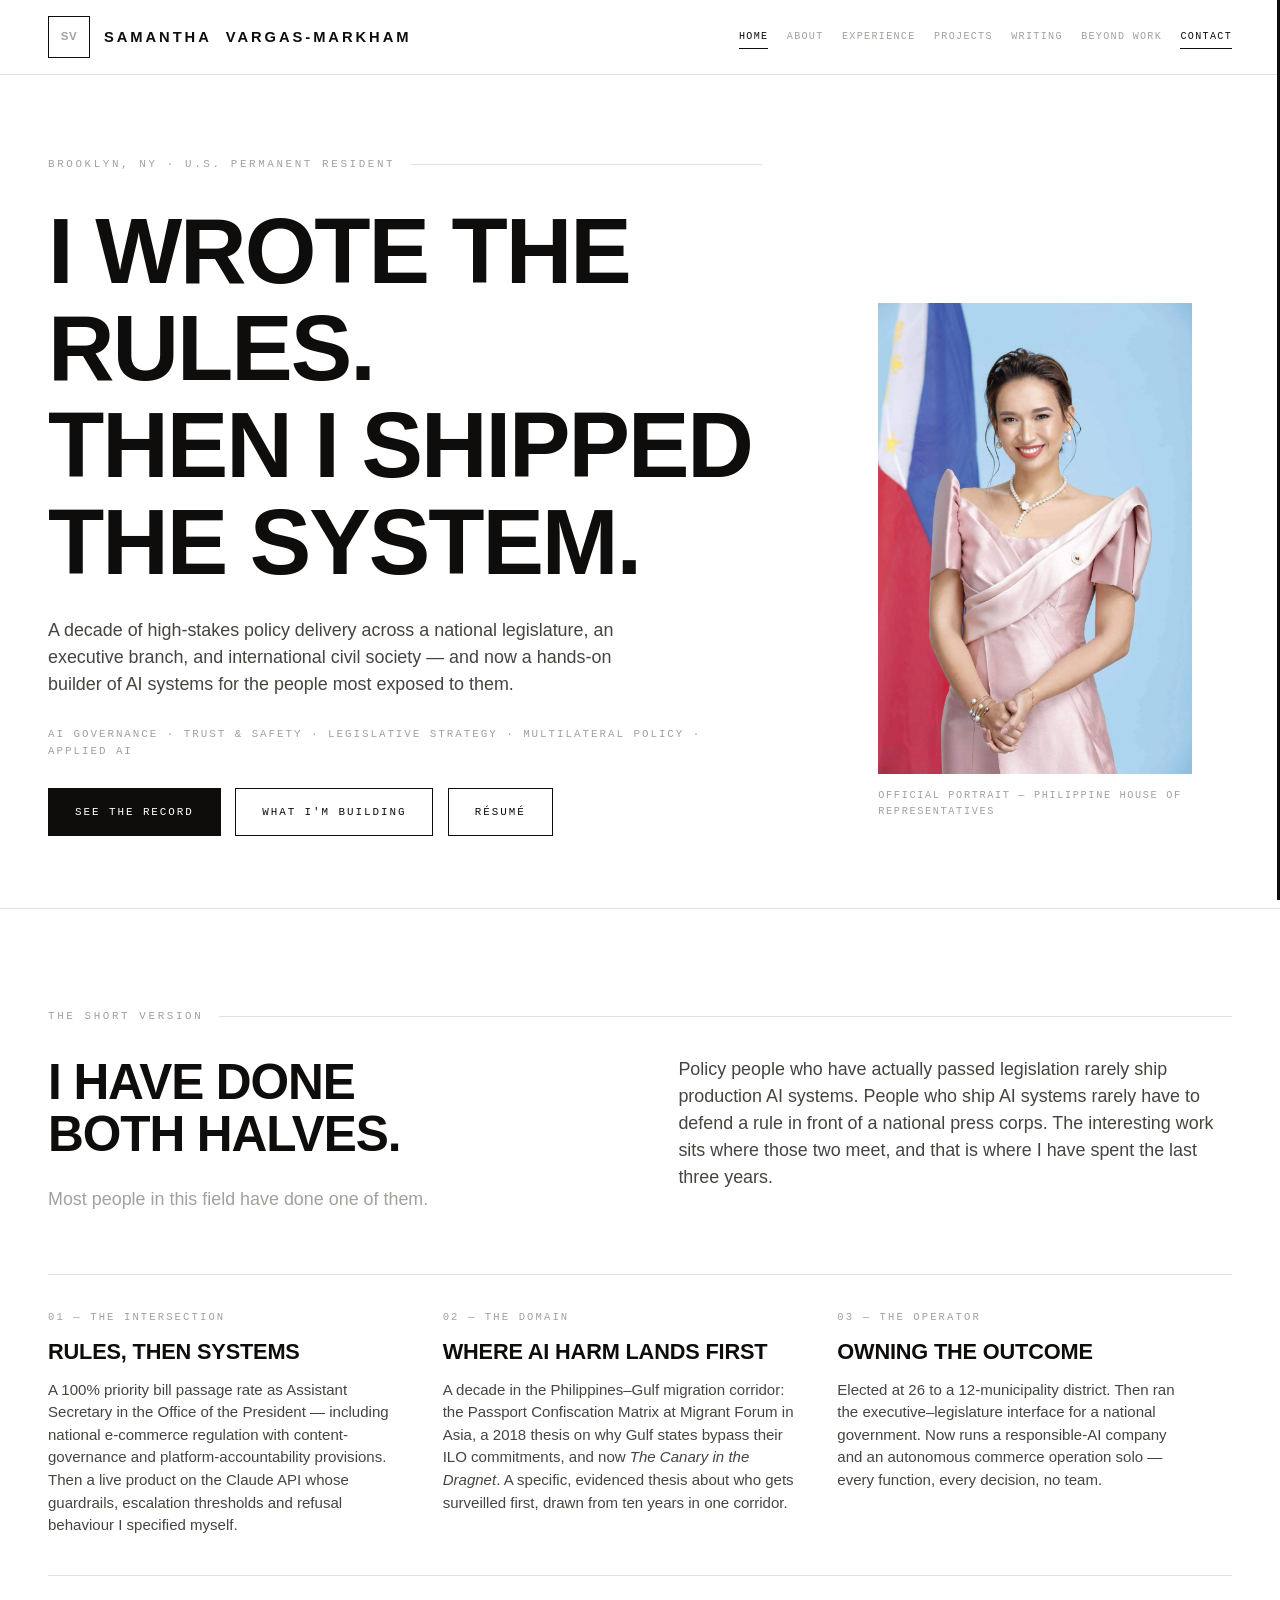
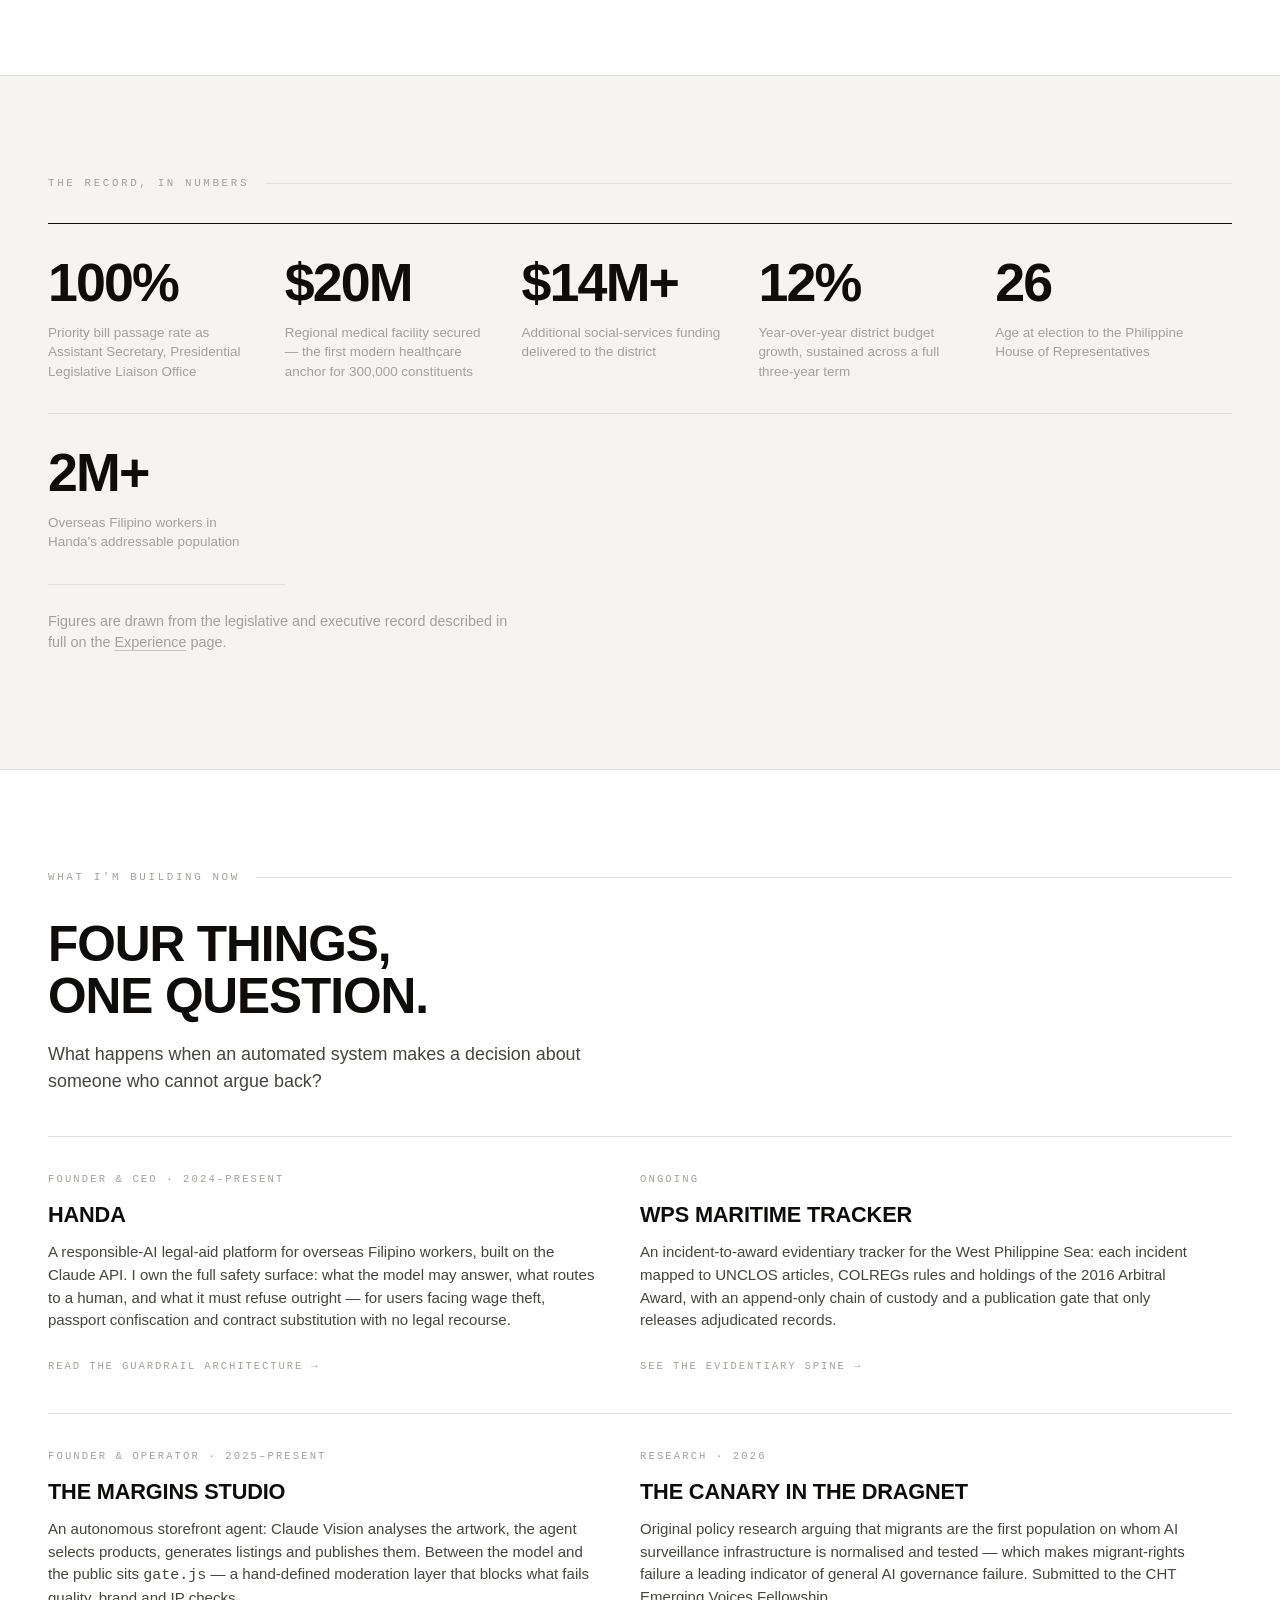
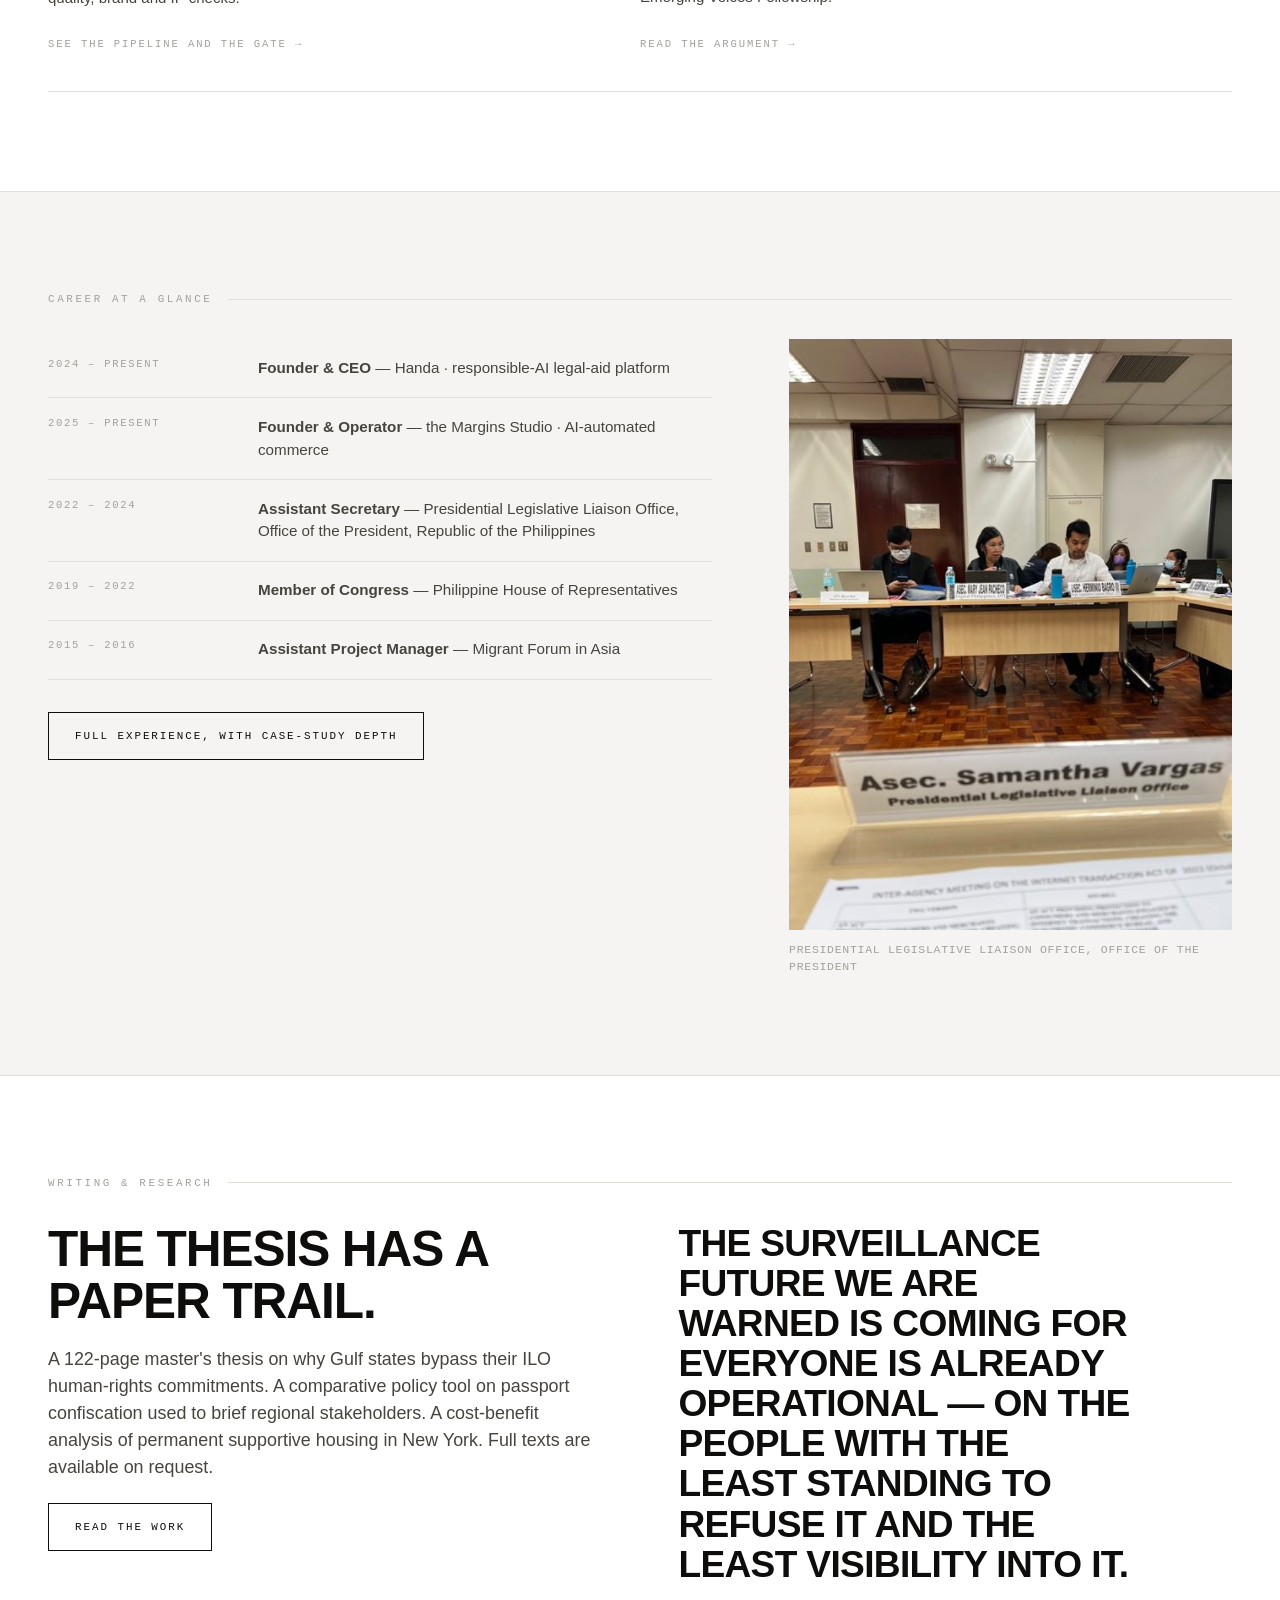
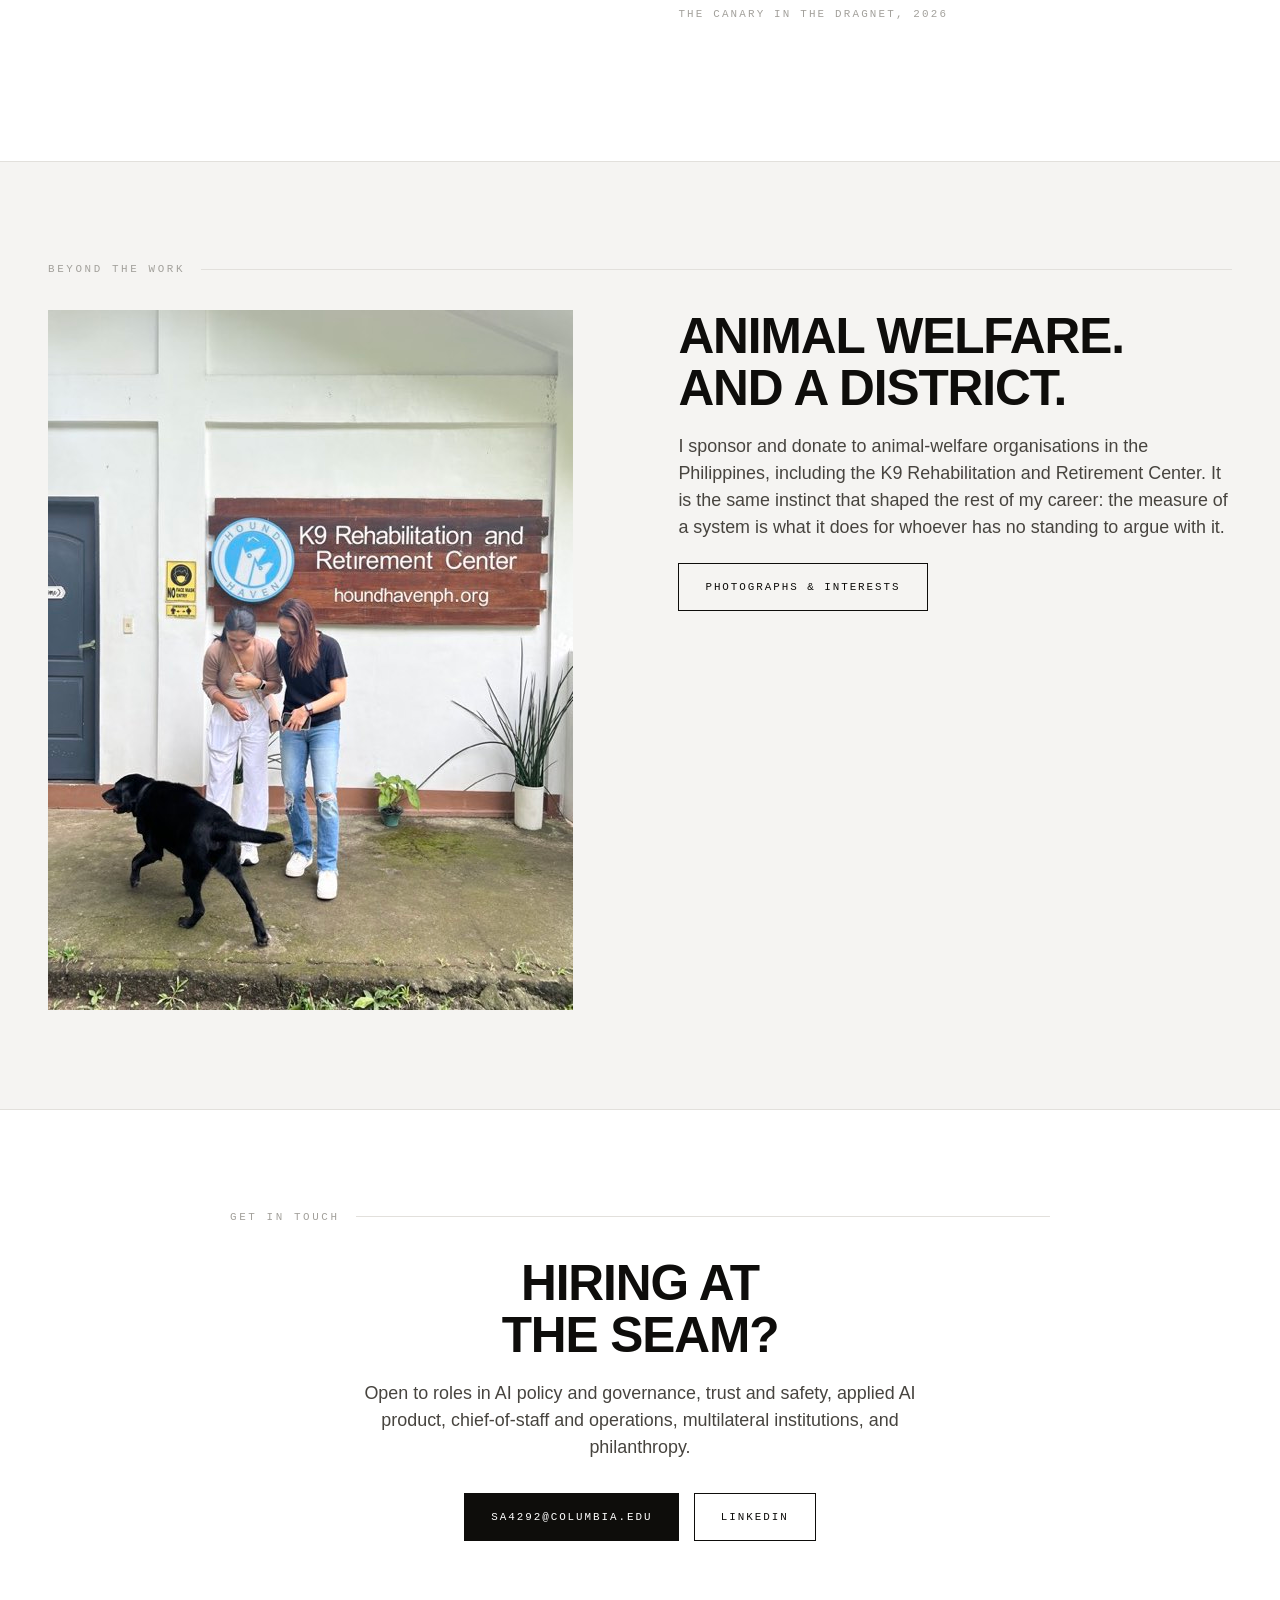
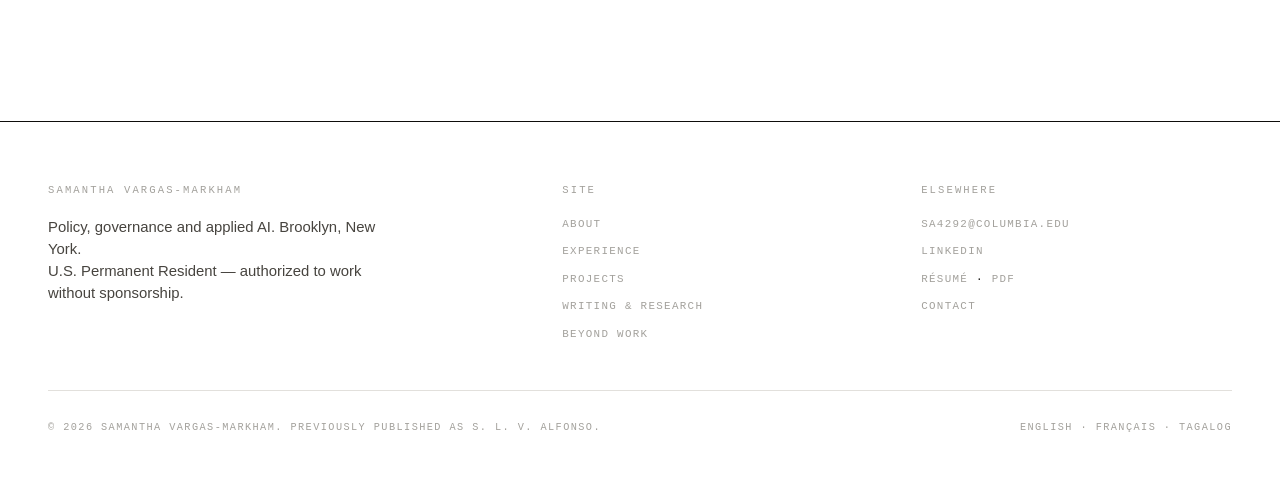
==== commit 56dccc3f: "Rewrite negative parallelisms as direct statements Removed 26 'not X, but Y' / 'rather than' / 'inst" ====
--- a/index.html
+++ b/index.html
@@ -65,8 +65,8 @@
       <p class="eyebrow reveal">The short version</p>
       <div class="split reveal">
         <div>
-          <h2>One or<br>the other.<br>Not both.</h2>
-          <p class="lede" style="margin-top:1.6rem;color:var(--grey)">Most people in this field have done one of these things.</p>
+          <h2>I have done<br>both halves.</h2>
+          <p class="lede" style="margin-top:1.6rem;color:var(--grey)">Most people in this field have done one of them.</p>
         </div>
         <div>
           <p class="lede">
@@ -94,8 +94,8 @@
           <p>
             A decade in the Philippines–Gulf migration corridor: the Passport Confiscation Matrix at Migrant Forum
             in Asia, a 2018 thesis on why Gulf states bypass their ILO commitments, and now
-            <em>The Canary in the Dragnet</em>. Not a general interest in AI ethics — a specific, evidenced thesis
-            about who gets surveilled first.
+            <em>The Canary in the Dragnet</em>. A specific, evidenced thesis about who gets surveilled first,
+            drawn from ten years in one corridor.
           </p>
         </article>
         <article class="card">
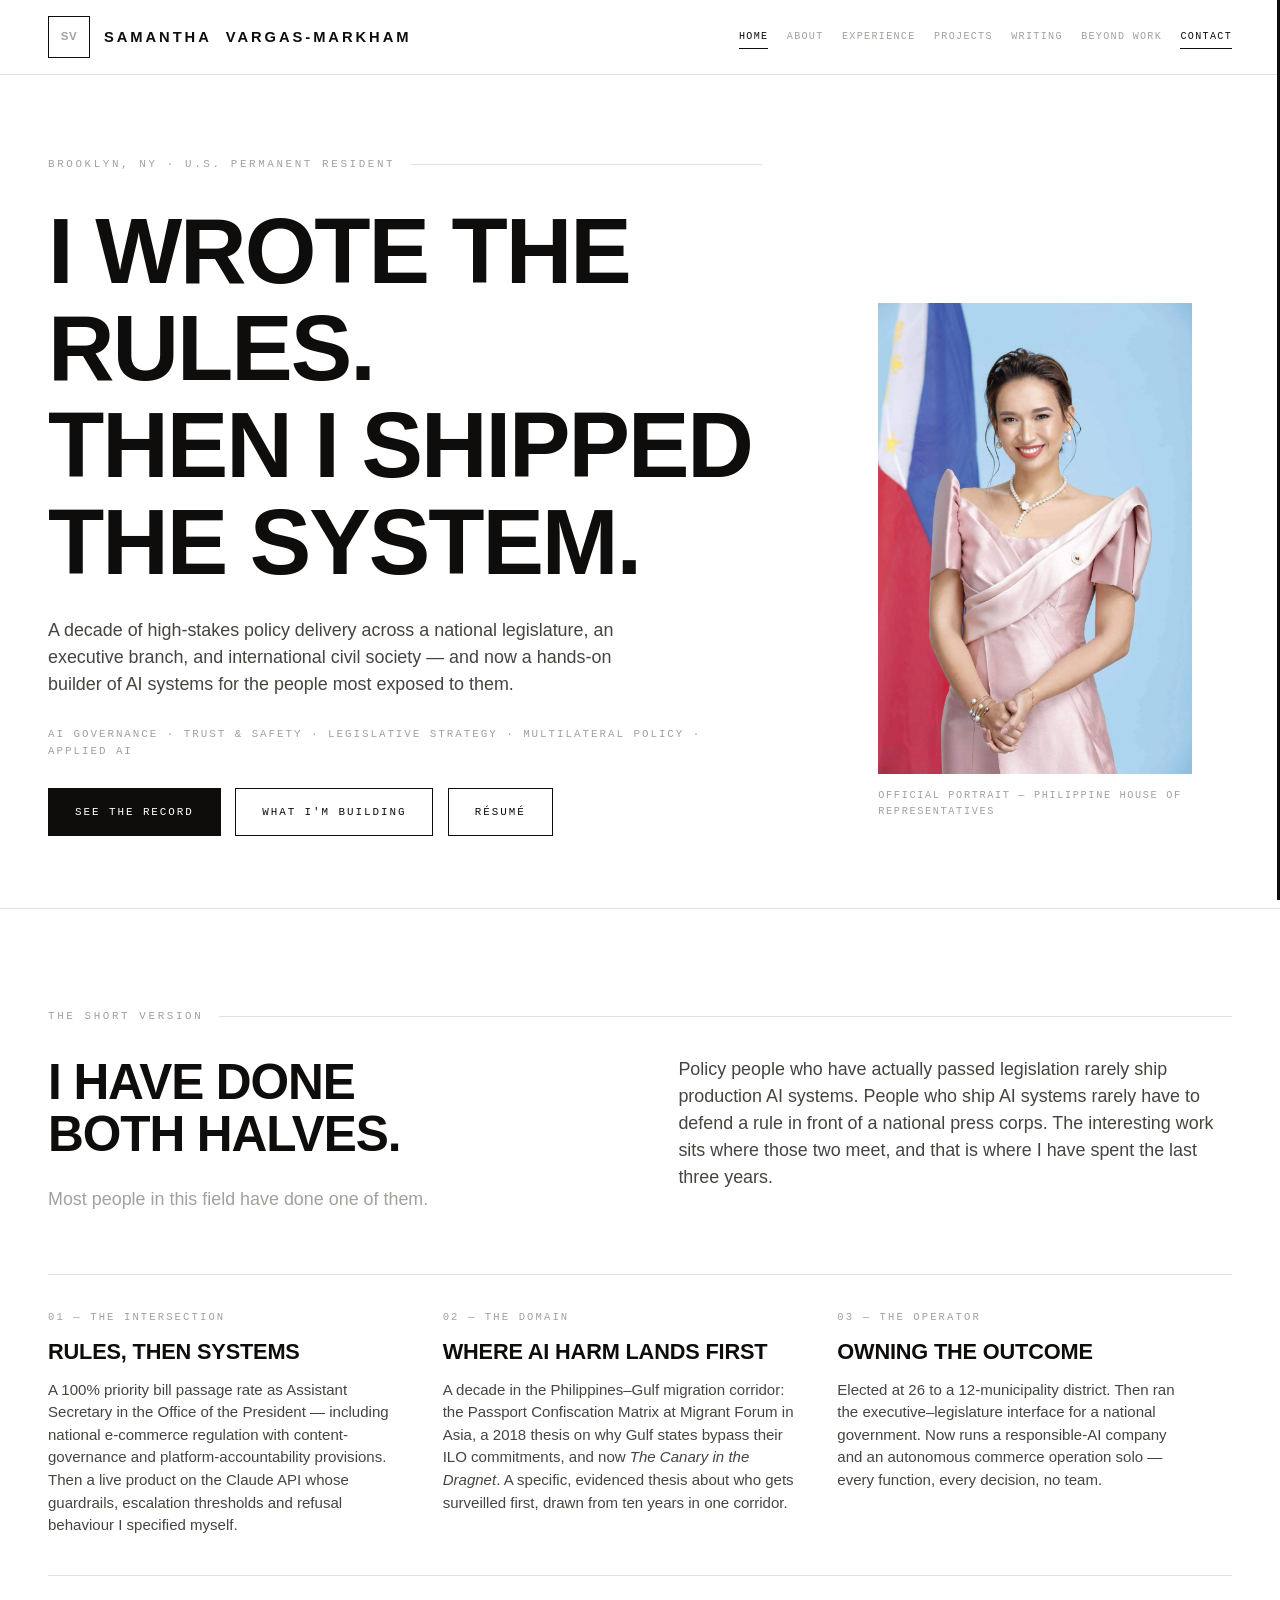
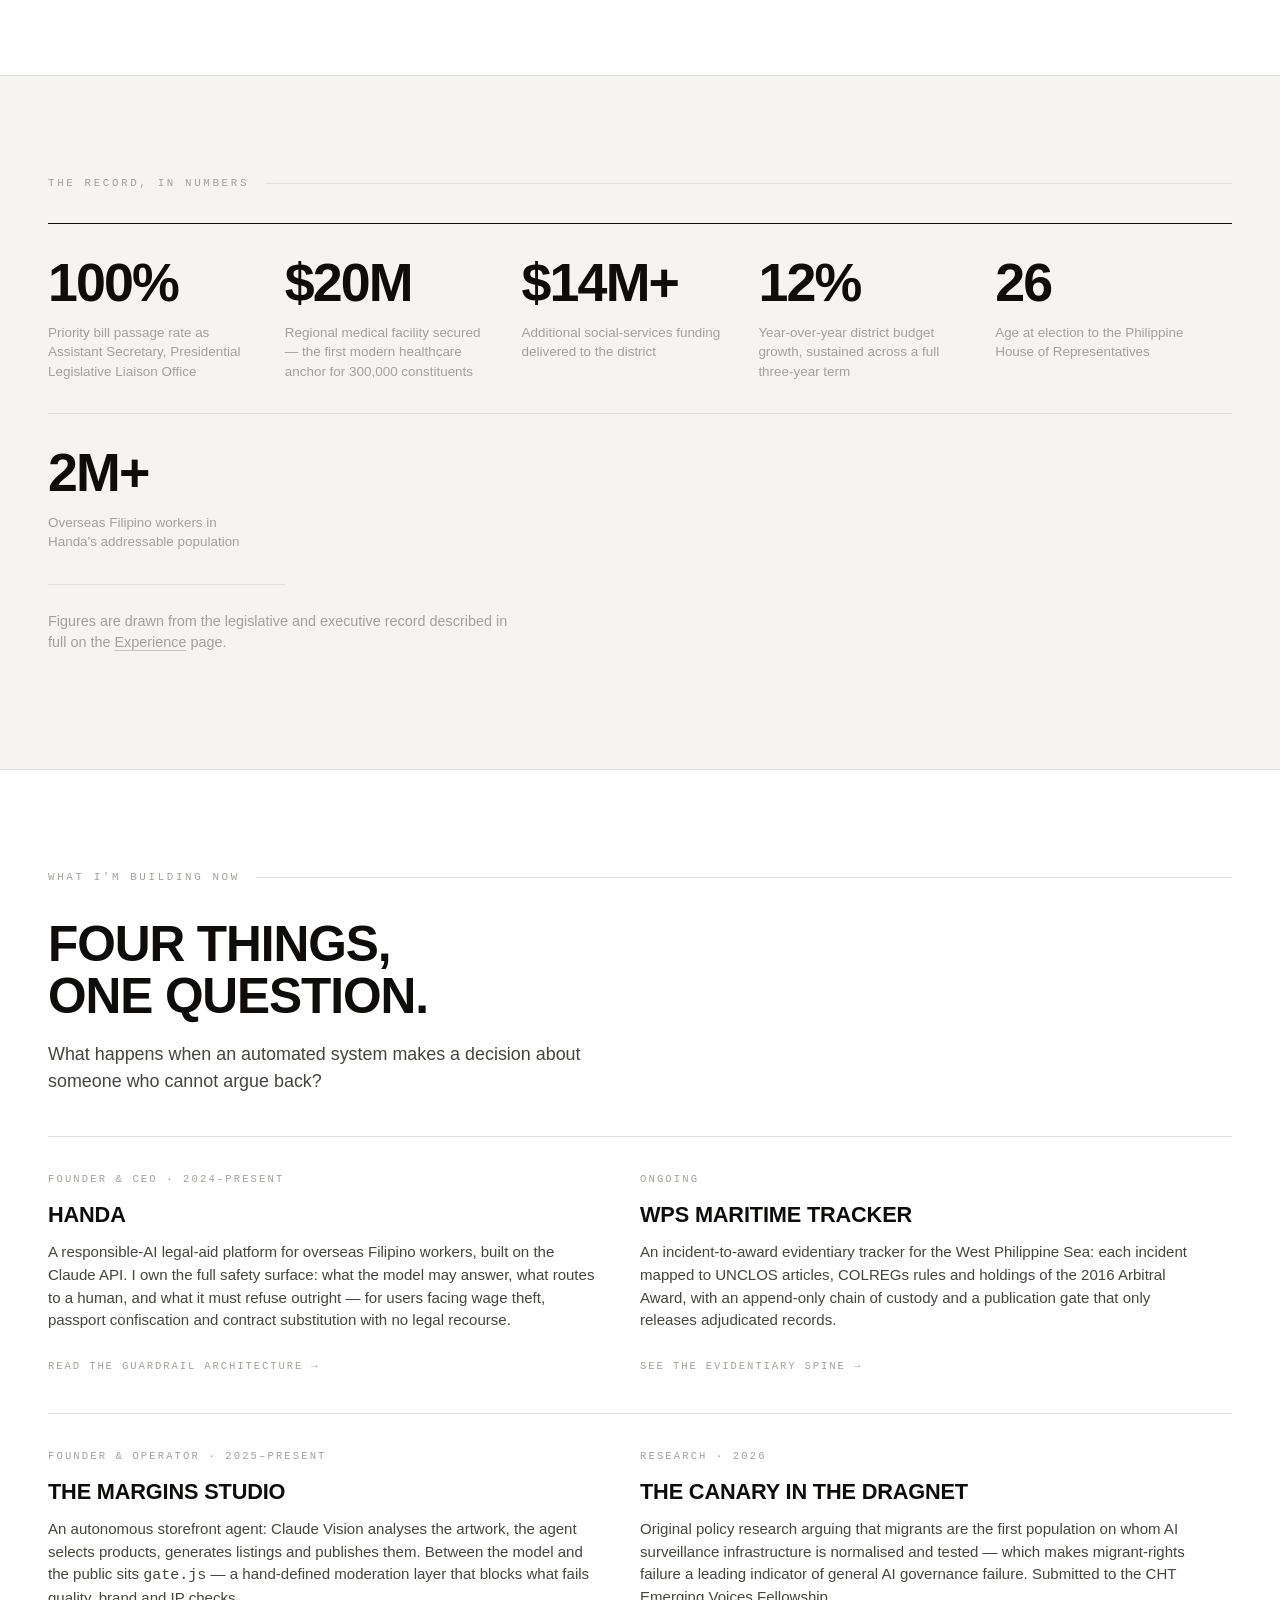
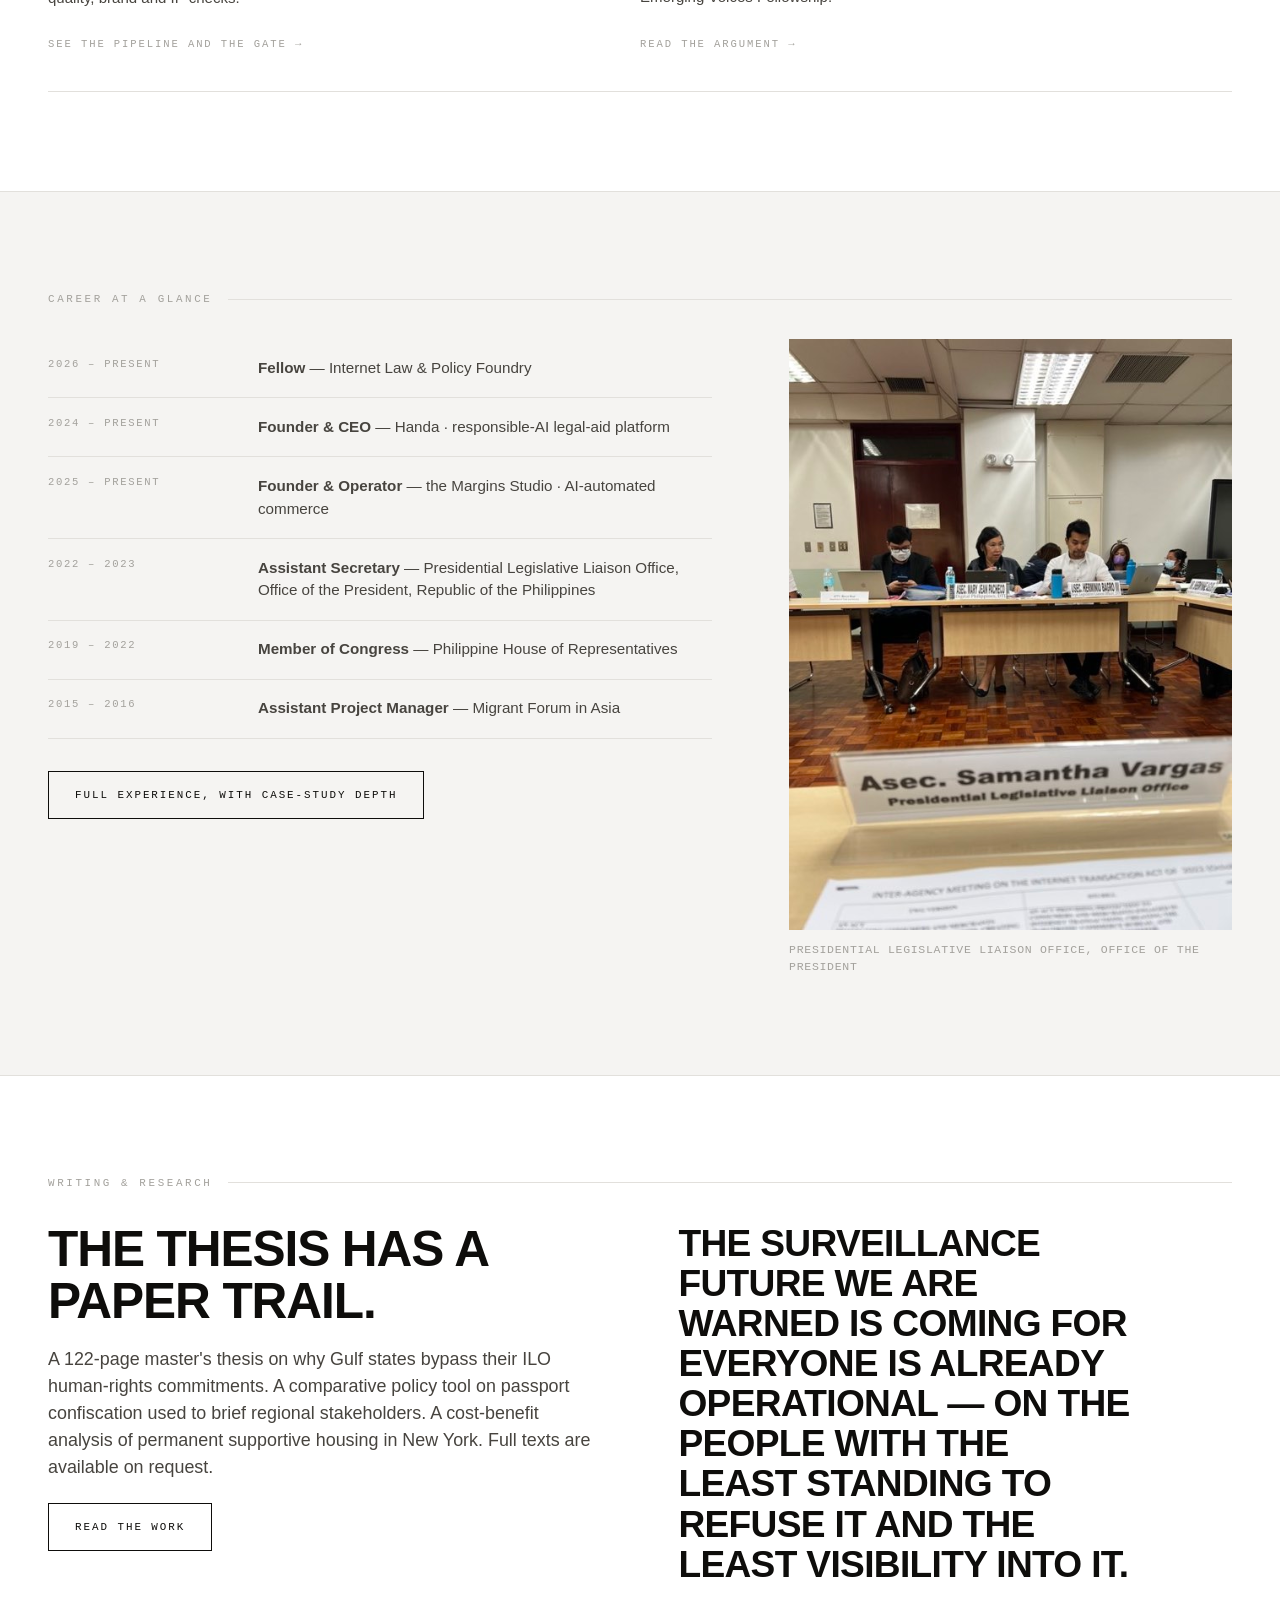
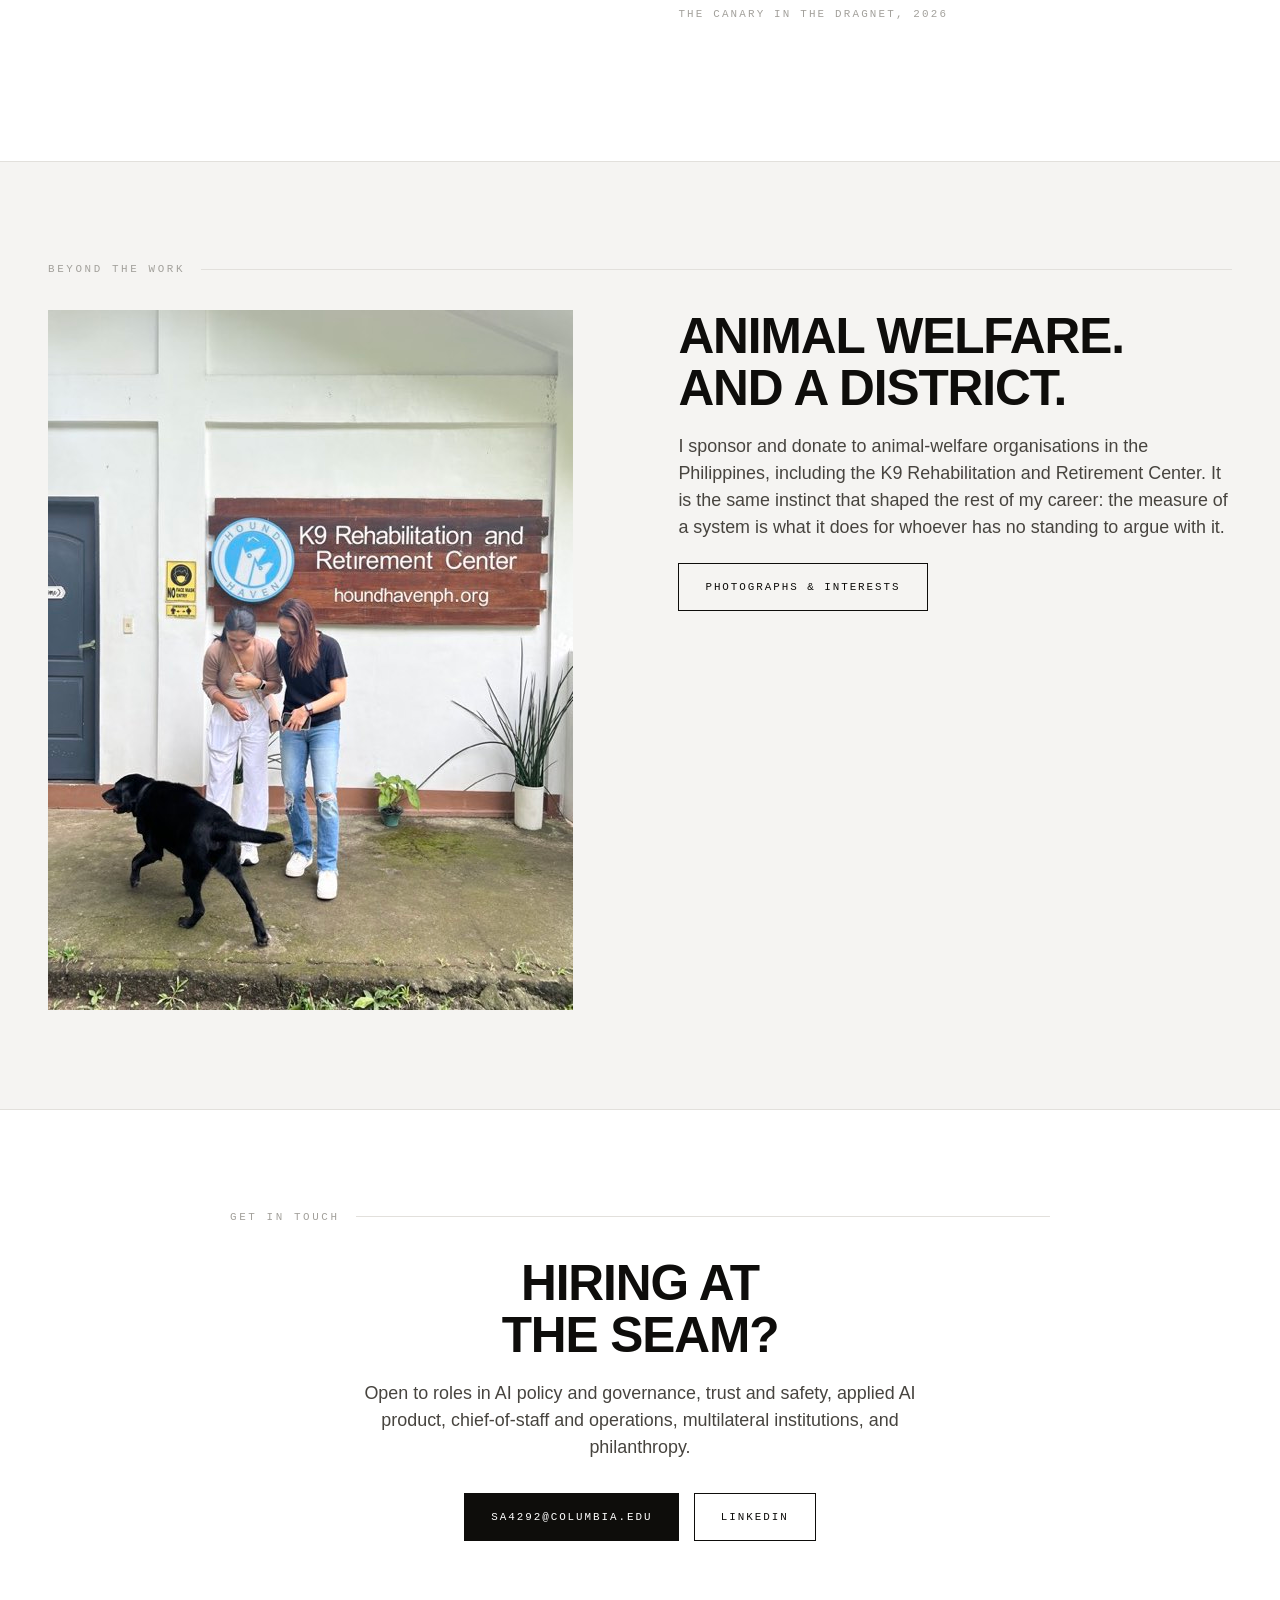
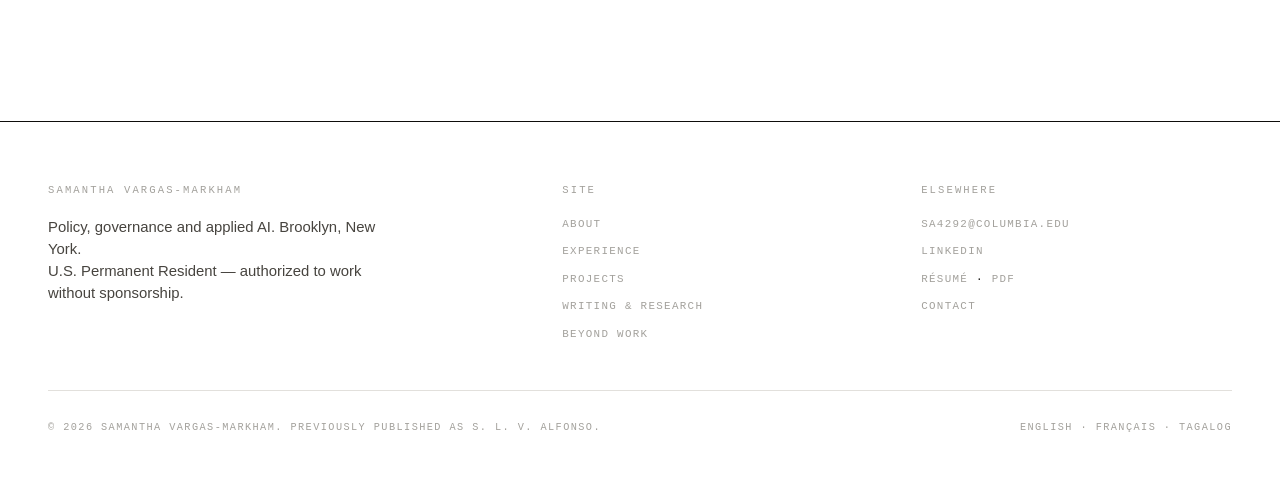
==== commit 06b77af6: "Correct Assistant Secretary dates and add Foundry fellowship Assistant Secretary ran 2022-2023, not " ====
--- a/index.html
+++ b/index.html
@@ -189,9 +189,10 @@
         <div>
           <table class="facts">
             <tbody>
+              <tr><th>2026 – present</th><td><strong>Fellow</strong> — Internet Law &amp; Policy Foundry</td></tr>
               <tr><th>2024 – present</th><td><strong>Founder &amp; CEO</strong> — Handa · responsible-AI legal-aid platform</td></tr>
               <tr><th>2025 – present</th><td><strong>Founder &amp; Operator</strong> — the Margins Studio · AI-automated commerce</td></tr>
-              <tr><th>2022 – 2024</th><td><strong>Assistant Secretary</strong> — Presidential Legislative Liaison Office, Office of the President, Republic of the Philippines</td></tr>
+              <tr><th>2022 – 2023</th><td><strong>Assistant Secretary</strong> — Presidential Legislative Liaison Office, Office of the President, Republic of the Philippines</td></tr>
               <tr><th>2019 – 2022</th><td><strong>Member of Congress</strong> — Philippine House of Representatives</td></tr>
               <tr><th>2015 – 2016</th><td><strong>Assistant Project Manager</strong> — Migrant Forum in Asia</td></tr>
             </tbody>
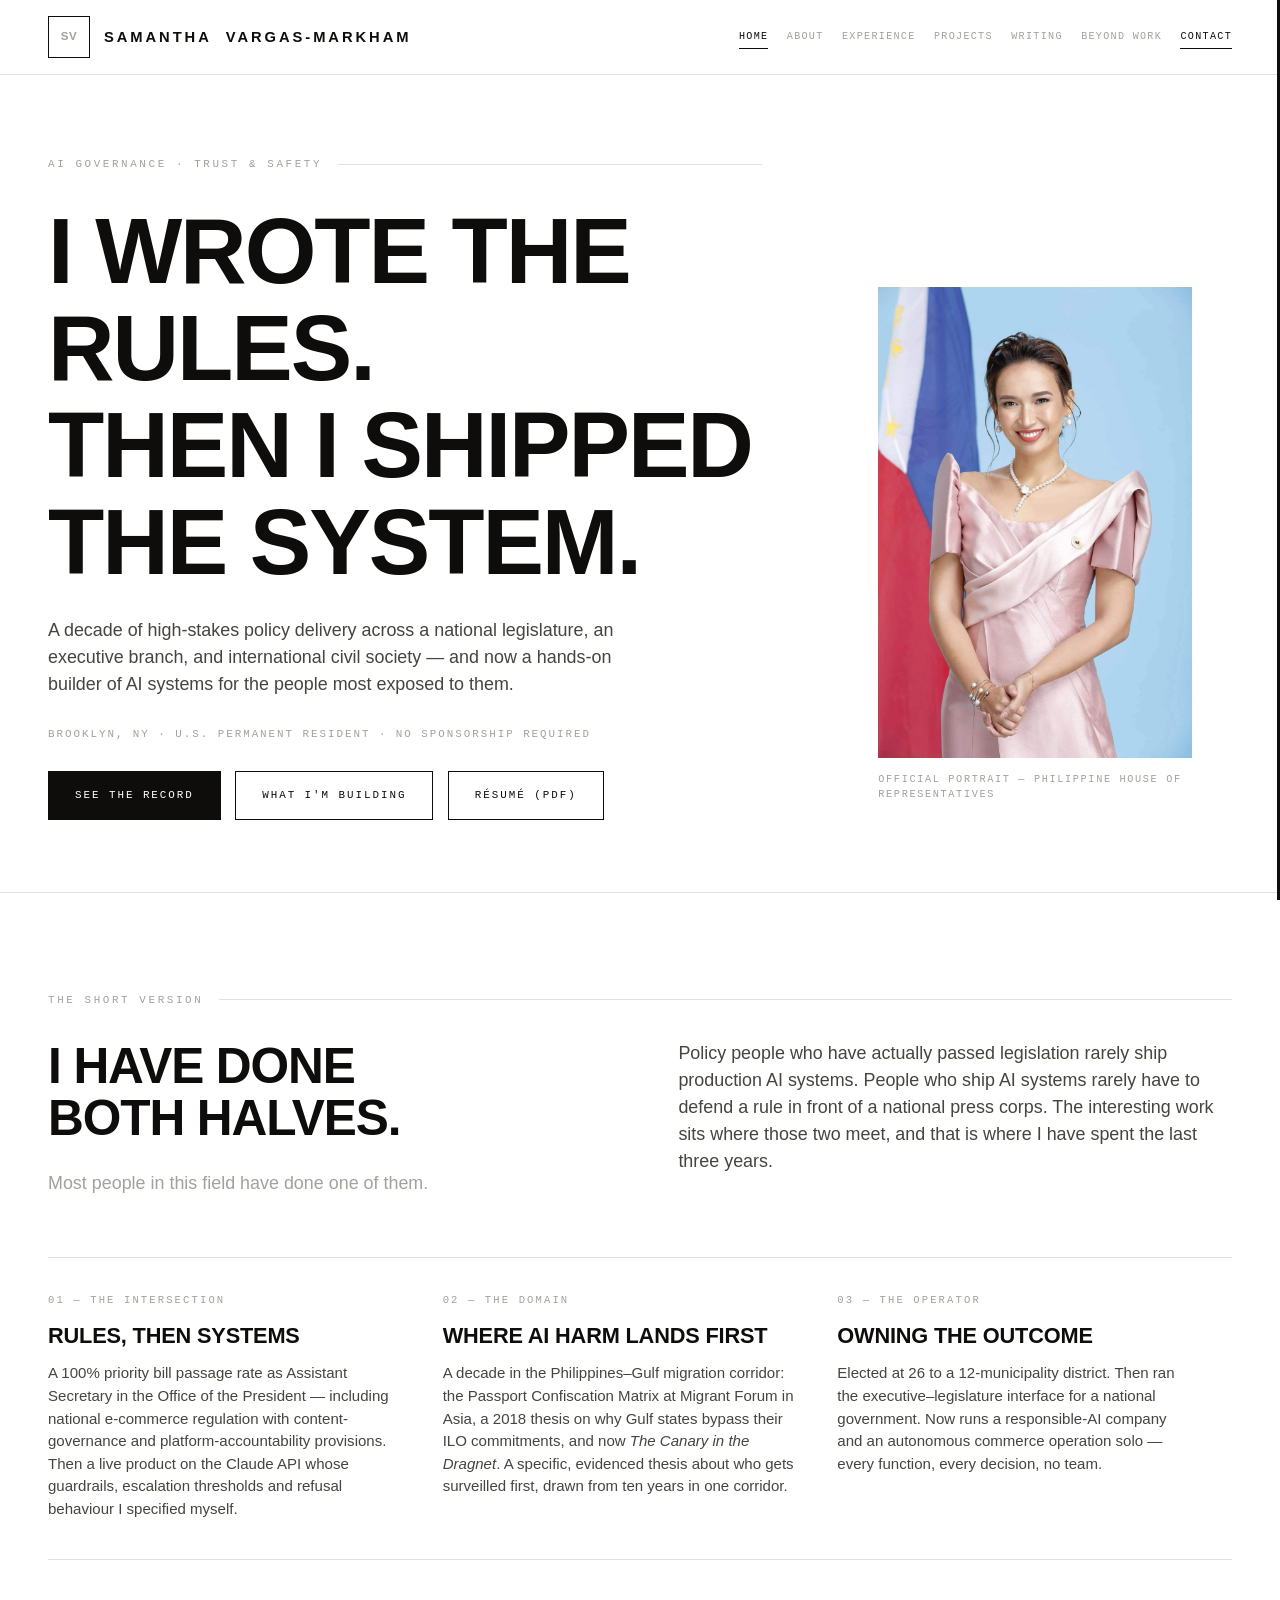
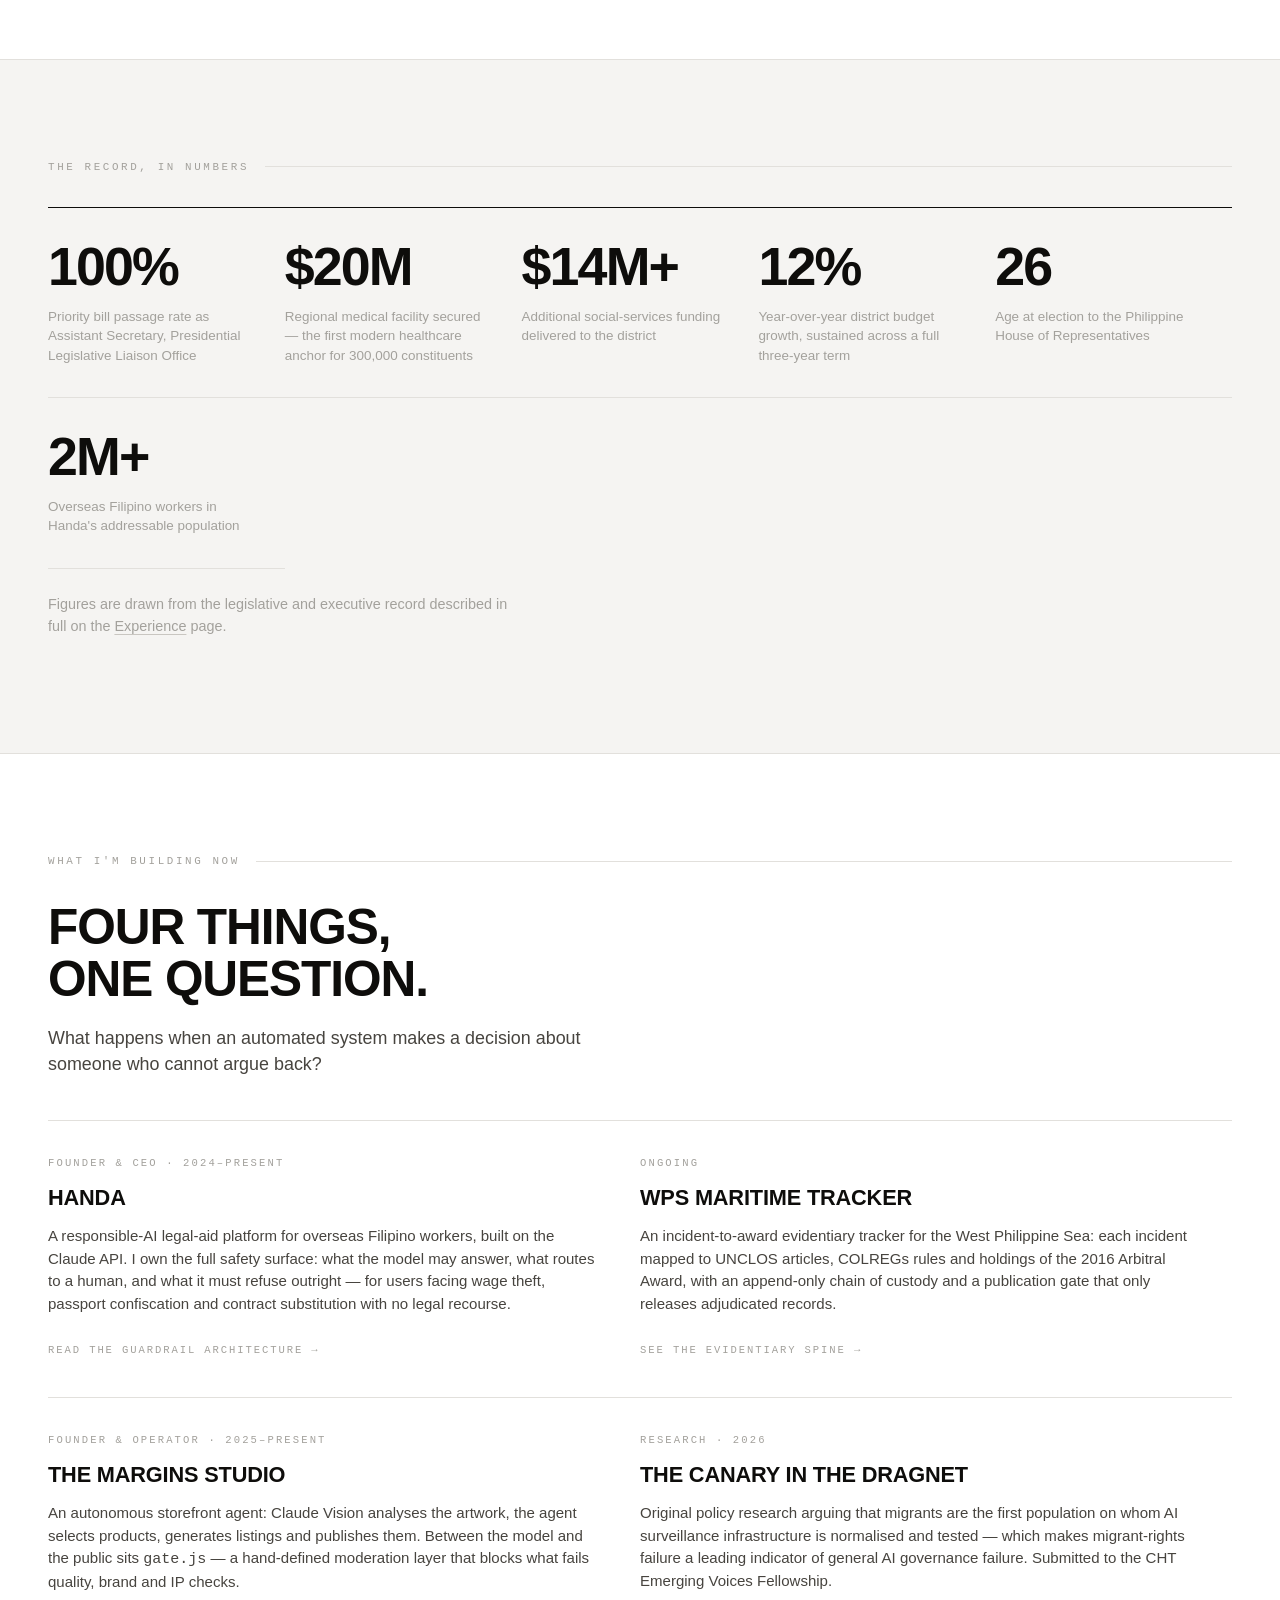
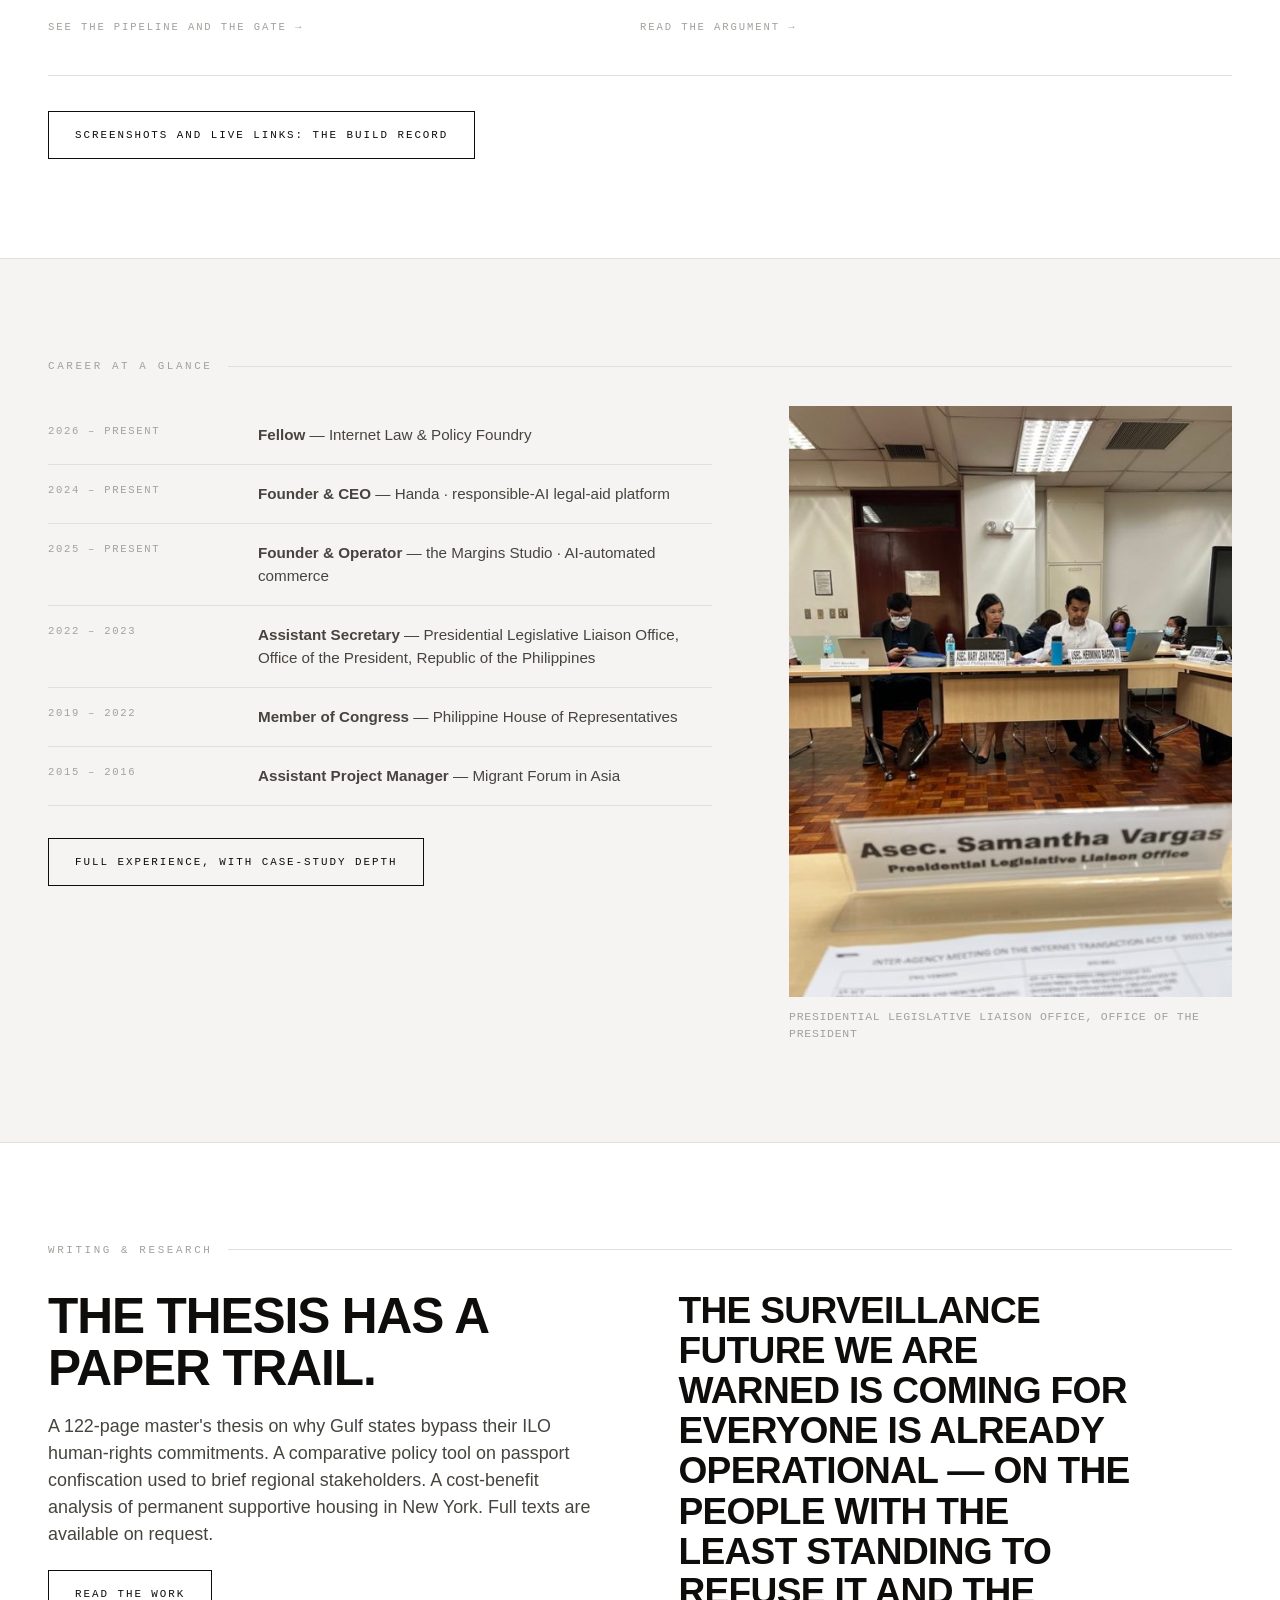
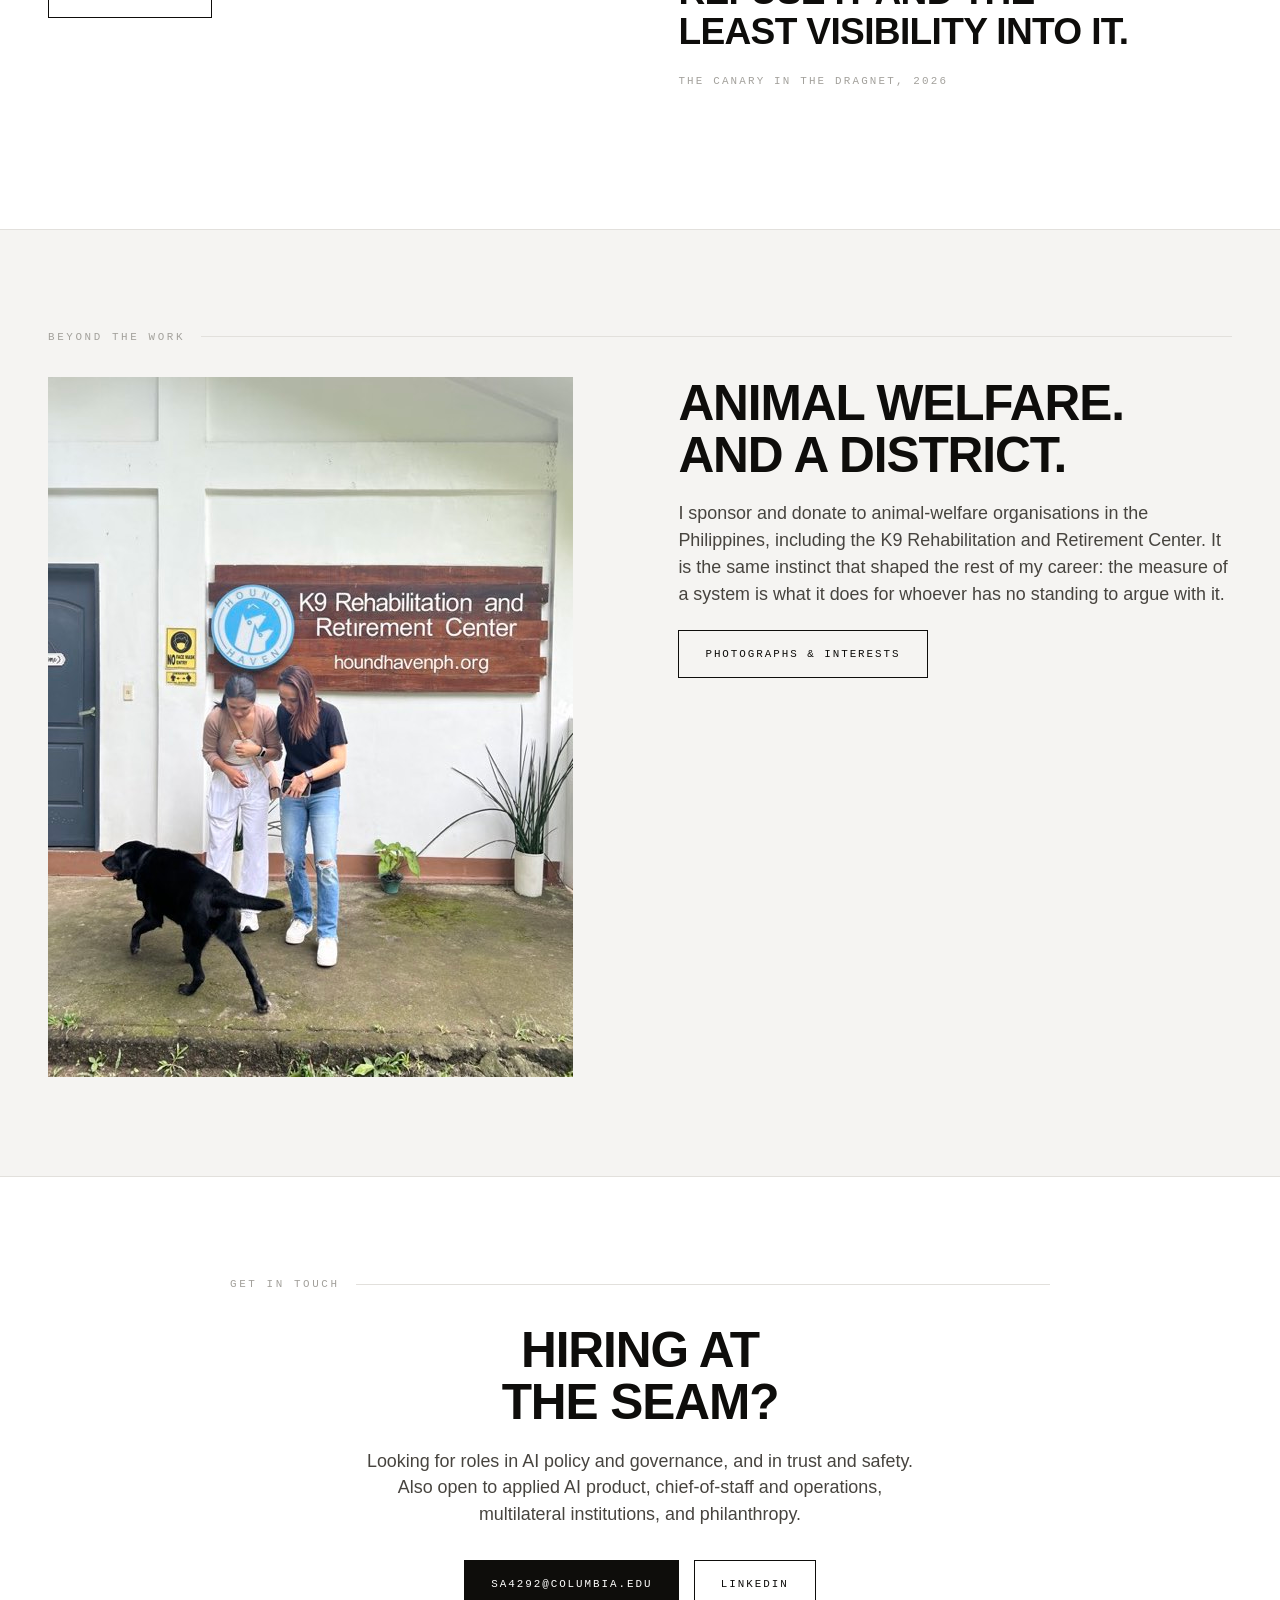
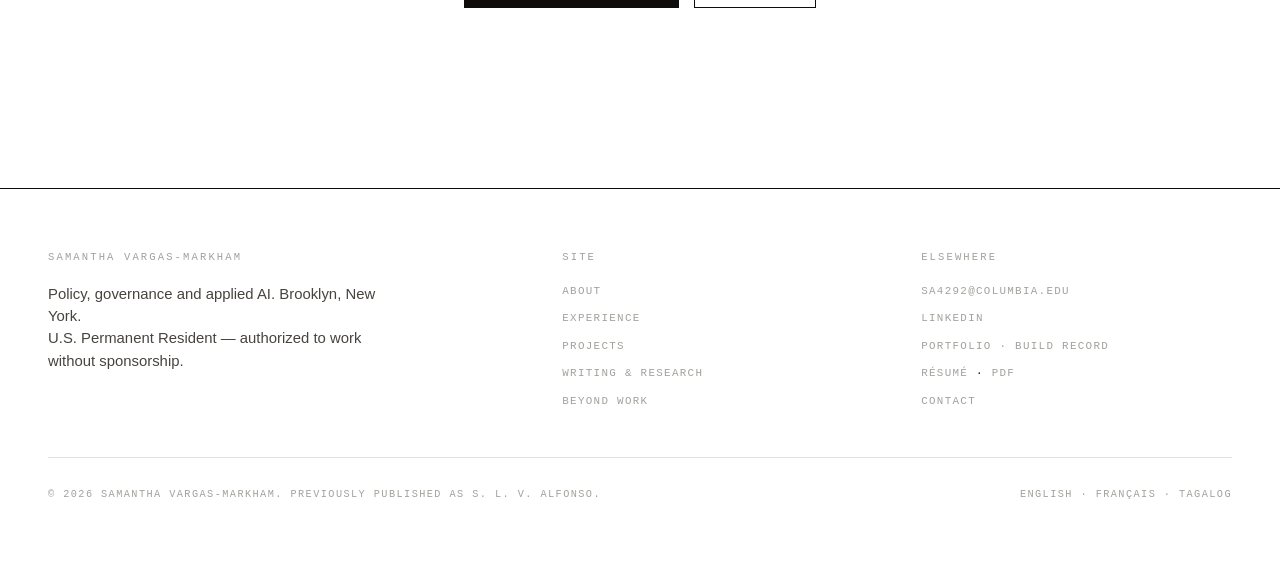
==== commit a307204e: "Add search and share metadata, proof links, 404 page Canonical, Open Graph and Person structured dat" ====
--- a/index.html
+++ b/index.html
@@ -3,14 +3,79 @@
 <head>
 <meta charset="utf-8">
 <meta name="viewport" content="width=device-width, initial-scale=1">
-<title>Samantha Vargas-Markham — Policy, Governance & Applied AI</title>
+<title>Samantha Vargas-Markham — AI Governance, Trust &amp; Safety, Applied AI</title>
 <meta name="description" content="Former elected legislator and senior executive in the Philippine government, now founder of Handa, a responsible-AI legal-aid platform. Ten years writing and passing the rules; now building the systems the rules apply to.">
-<meta property="og:title" content="Samantha Vargas-Markham">
-<meta property="og:description" content="I have written the rules, and I have shipped the system the rules apply to.">
+<meta name="author" content="Samantha Vargas-Markham">
+<link rel="canonical" href="https://ssamantham.github.io/">
+<meta property="og:site_name" content="Samantha Vargas-Markham">
+<meta property="og:title" content="Samantha Vargas-Markham — AI Governance, Trust &amp; Safety, Applied AI">
+<meta property="og:description" content="I have written the rules, and I have shipped the system the rules apply to. AI governance, trust and safety, applied AI.">
 <meta property="og:type" content="profile">
-<meta property="og:image" content="https://ssamantham.github.io/assets/img/portrait-official.jpg">
 <meta property="og:url" content="https://ssamantham.github.io/">
+<meta property="og:image" content="https://ssamantham.github.io/assets/img/og-card.jpg">
+<meta property="og:image:width" content="1200">
+<meta property="og:image:height" content="630">
+<meta property="og:image:alt" content="Samantha Vargas-Markham — AI governance, trust and safety, applied AI">
 <meta name="twitter:card" content="summary_large_image">
+<script type="application/ld+json">
+{
+ "@context": "https://schema.org",
+ "@type": "Person",
+ "name": "Samantha Vargas-Markham",
+ "alternateName": [
+  "Samantha Louise Vargas Alfonso",
+  "Samantha Vargas"
+ ],
+ "url": "https://ssamantham.github.io/",
+ "image": "https://ssamantham.github.io/assets/img/portrait-official.jpg",
+ "description": "Former member of the Philippine House of Representatives and Assistant Secretary in the Office of the President, now building AI systems. Works on AI governance, trust and safety, and applied AI.",
+ "jobTitle": "Founder, Handa",
+ "worksFor": {
+  "@type": "Organization",
+  "name": "Handa",
+  "url": "https://handahelp.org/"
+ },
+ "address": {
+  "@type": "PostalAddress",
+  "addressLocality": "Brooklyn",
+  "addressRegion": "NY",
+  "addressCountry": "US"
+ },
+ "alumniOf": [
+  {
+   "@type": "CollegeOrUniversity",
+   "name": "Columbia University School of International and Public Affairs"
+  },
+  {
+   "@type": "CollegeOrUniversity",
+   "name": "The American Graduate School in Paris"
+  },
+  {
+   "@type": "CollegeOrUniversity",
+   "name": "Ateneo de Manila University"
+  }
+ ],
+ "knowsAbout": [
+  "AI governance",
+  "Trust and safety",
+  "AI policy",
+  "Content policy",
+  "Responsible AI",
+  "Legislative strategy",
+  "Migration and labour governance"
+ ],
+ "knowsLanguage": [
+  "en",
+  "fr",
+  "tl"
+ ],
+ "sameAs": [
+  "https://www.linkedin.com/in/samantha-vargas-markham",
+  "https://ssamantham.github.io/portfolio/",
+  "https://github.com/ssamanthaM"
+ ]
+}
+</script>
 <link rel="stylesheet" href="assets/css/site.css">
 <link rel="icon" href="data:image/svg+xml,<svg xmlns='http://www.w3.org/2000/svg' viewBox='0 0 100 100'><rect width='100' height='100' fill='%230E0D0B'/><text y='64' x='50' text-anchor='middle' font-size='40' font-weight='700' font-family='Helvetica,Arial,sans-serif' fill='%23FFFFFF'>SV</text></svg>">
 </head>
@@ -39,17 +104,17 @@
   <section class="hero">
     <div class="wrap hero__grid">
       <div>
-        <p class="eyebrow">Brooklyn, NY · U.S. Permanent Resident</p>
+        <p class="eyebrow">AI governance · Trust &amp; safety</p>
         <h1>I wrote the rules.<br>Then I shipped<br>the system.</h1>
         <p class="lede measure">
           A decade of high-stakes policy delivery across a national legislature, an executive branch, and
           international civil society — and now a hands-on builder of AI systems for the people most exposed to them.
         </p>
-        <p class="hero__roles">AI governance · Trust &amp; safety · Legislative strategy · Multilateral policy · Applied AI</p>
+        <p class="hero__roles">Brooklyn, NY · U.S. Permanent Resident · No sponsorship required</p>
         <div class="btn-row">
           <a class="btn" href="experience.html">See the record</a>
           <a class="btn btn--ghost" href="projects.html">What I'm building</a>
-          <a class="btn btn--ghost" href="resume.html">Résumé</a>
+          <a class="btn btn--ghost" href="assets/docs/SVMarkham-Resume.pdf">Résumé (PDF)</a>
         </div>
       </div>
       <figure class="hero__portrait">
@@ -177,6 +242,9 @@
           </p>
           <span class="card__more">Read the argument →</span>
         </a>
+      </div>
+      <div class="btn-row reveal" style="margin-top:2.2rem">
+        <a class="btn btn--ghost" href="https://ssamantham.github.io/portfolio/">Screenshots and live links: the build record</a>
       </div>
     </div>
   </section>
@@ -267,8 +335,8 @@
       <p class="eyebrow" style="justify-content:center">Get in touch</p>
       <h2 class="reveal" style="max-width:16ch;margin-inline:auto">Hiring at<br>the seam?</h2>
       <p class="lede reveal" style="margin:1.2rem auto 2rem;max-width:56ch">
-        Open to roles in AI policy and governance, trust and safety, applied AI product, chief-of-staff and
-        operations, multilateral institutions, and philanthropy.
+        Looking for roles in AI policy and governance, and in trust and safety. Also open to applied AI product,
+        chief-of-staff and operations, multilateral institutions, and philanthropy.
       </p>
       <div class="btn-row reveal" style="justify-content:center">
         <a class="btn" href="mailto:sa4292@columbia.edu">sa4292@columbia.edu</a>
@@ -304,6 +372,7 @@
         <ul>
           <li><a href="mailto:sa4292@columbia.edu">sa4292@columbia.edu</a></li>
           <li><a href="https://www.linkedin.com/in/samantha-vargas-markham" rel="me noopener">LinkedIn</a></li>
+          <li><a href="https://ssamantham.github.io/portfolio/">Portfolio · build record</a></li>
           <li><a href="resume.html">Résumé</a> · <a href="assets/docs/SVMarkham-Resume.pdf">PDF</a></li>
           <li><a href="contact.html">Contact</a></li>
         </ul>
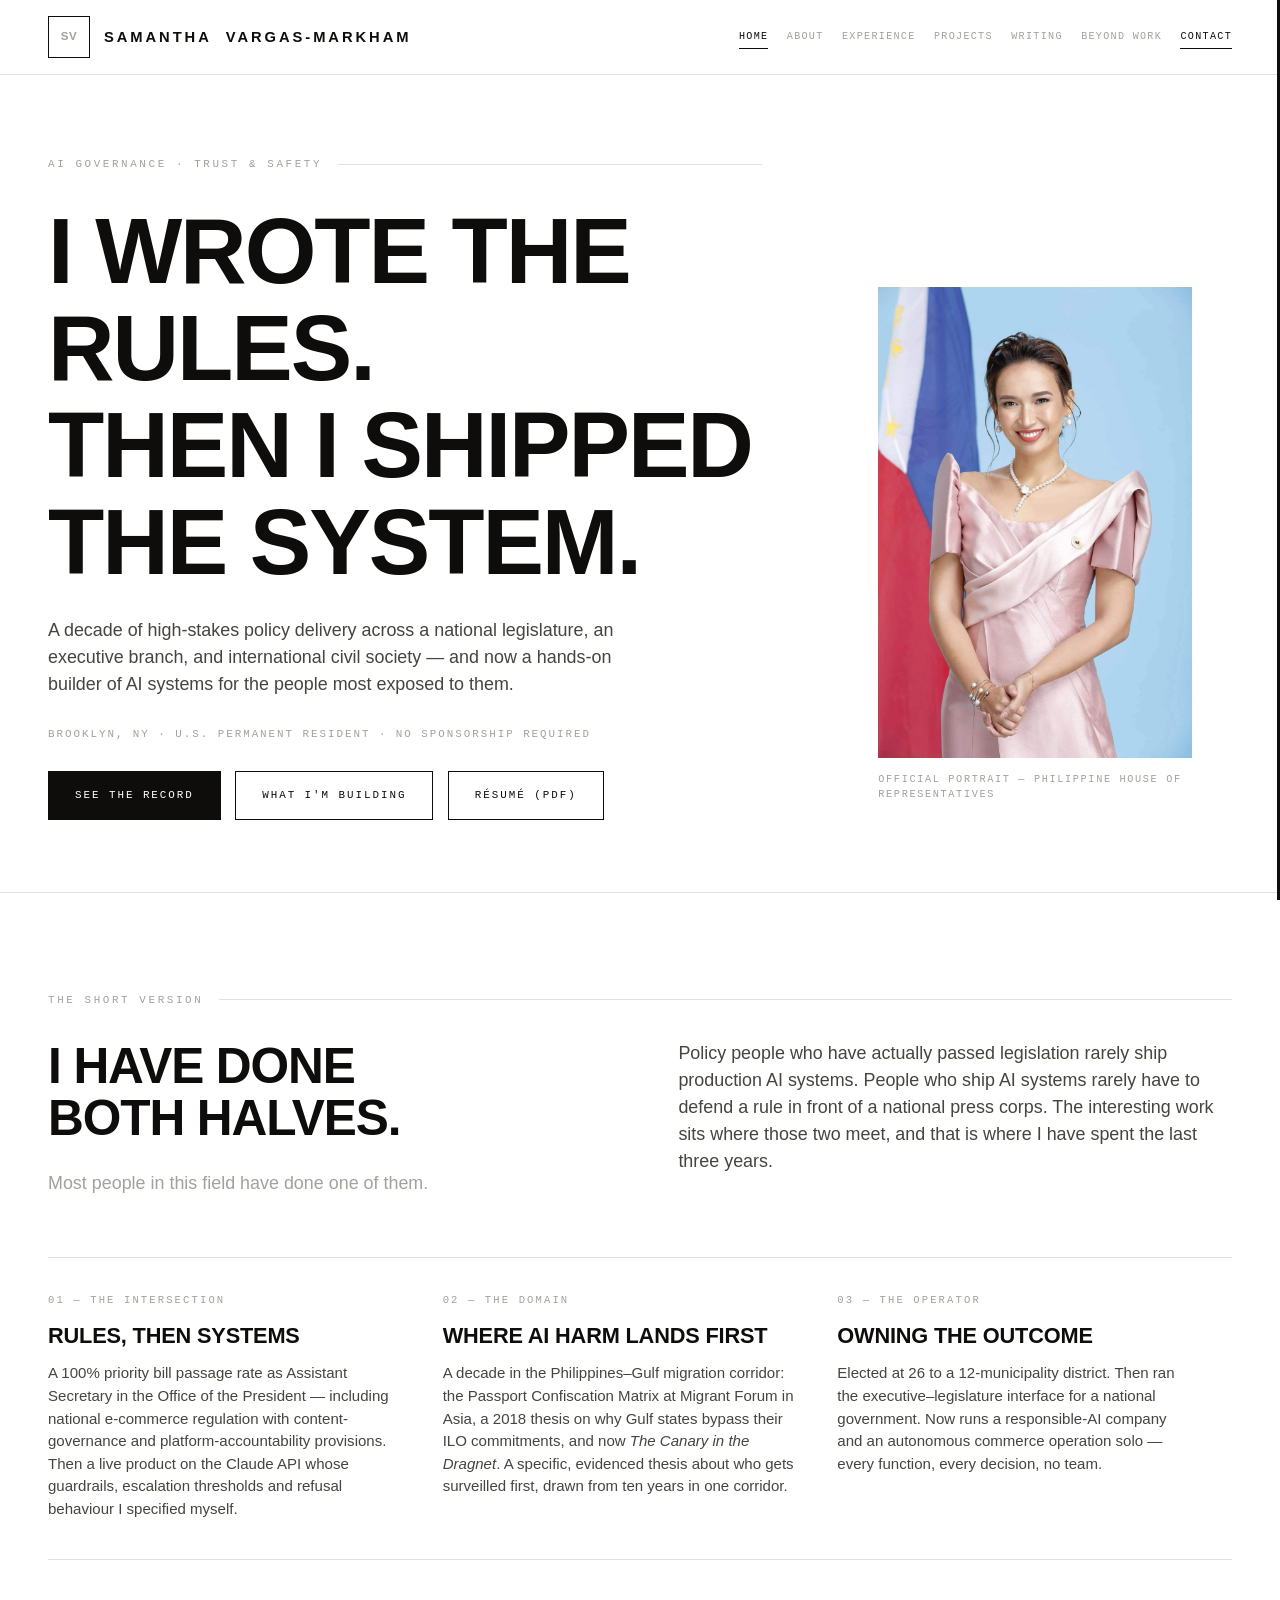
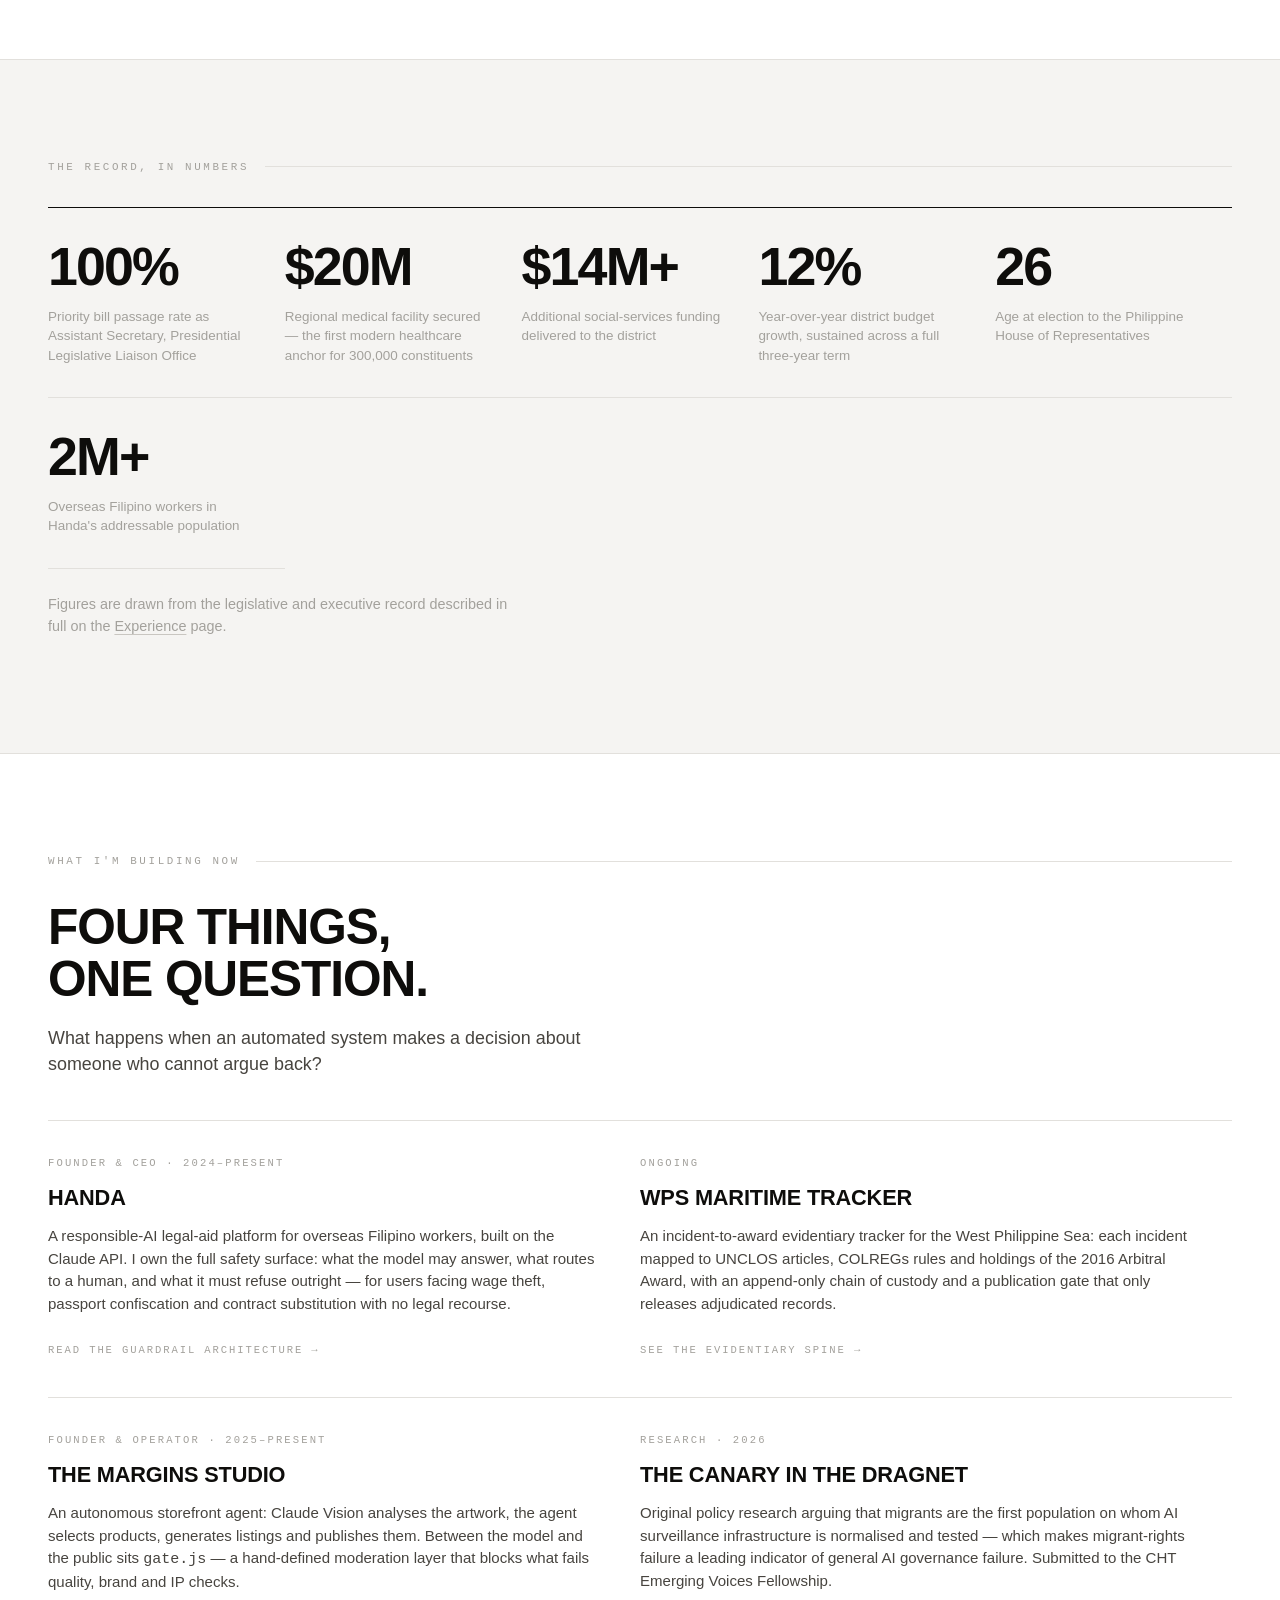
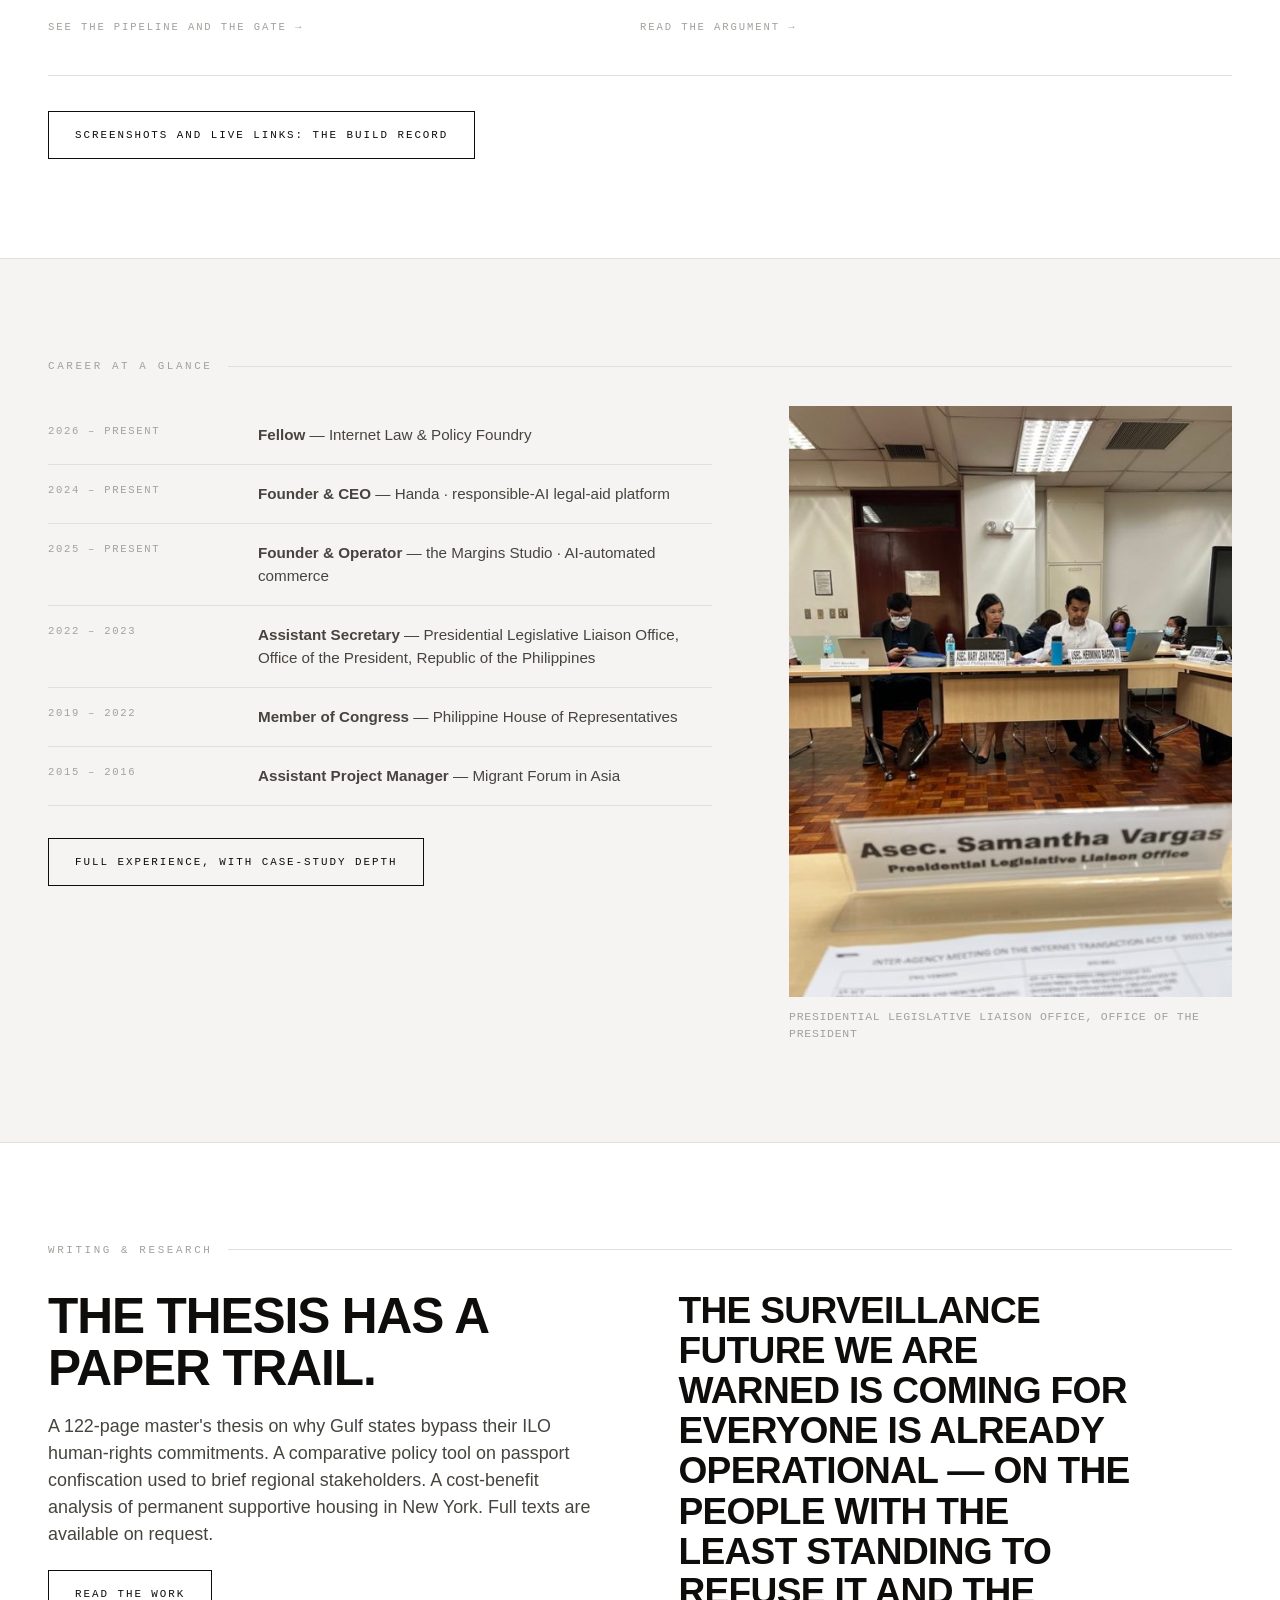
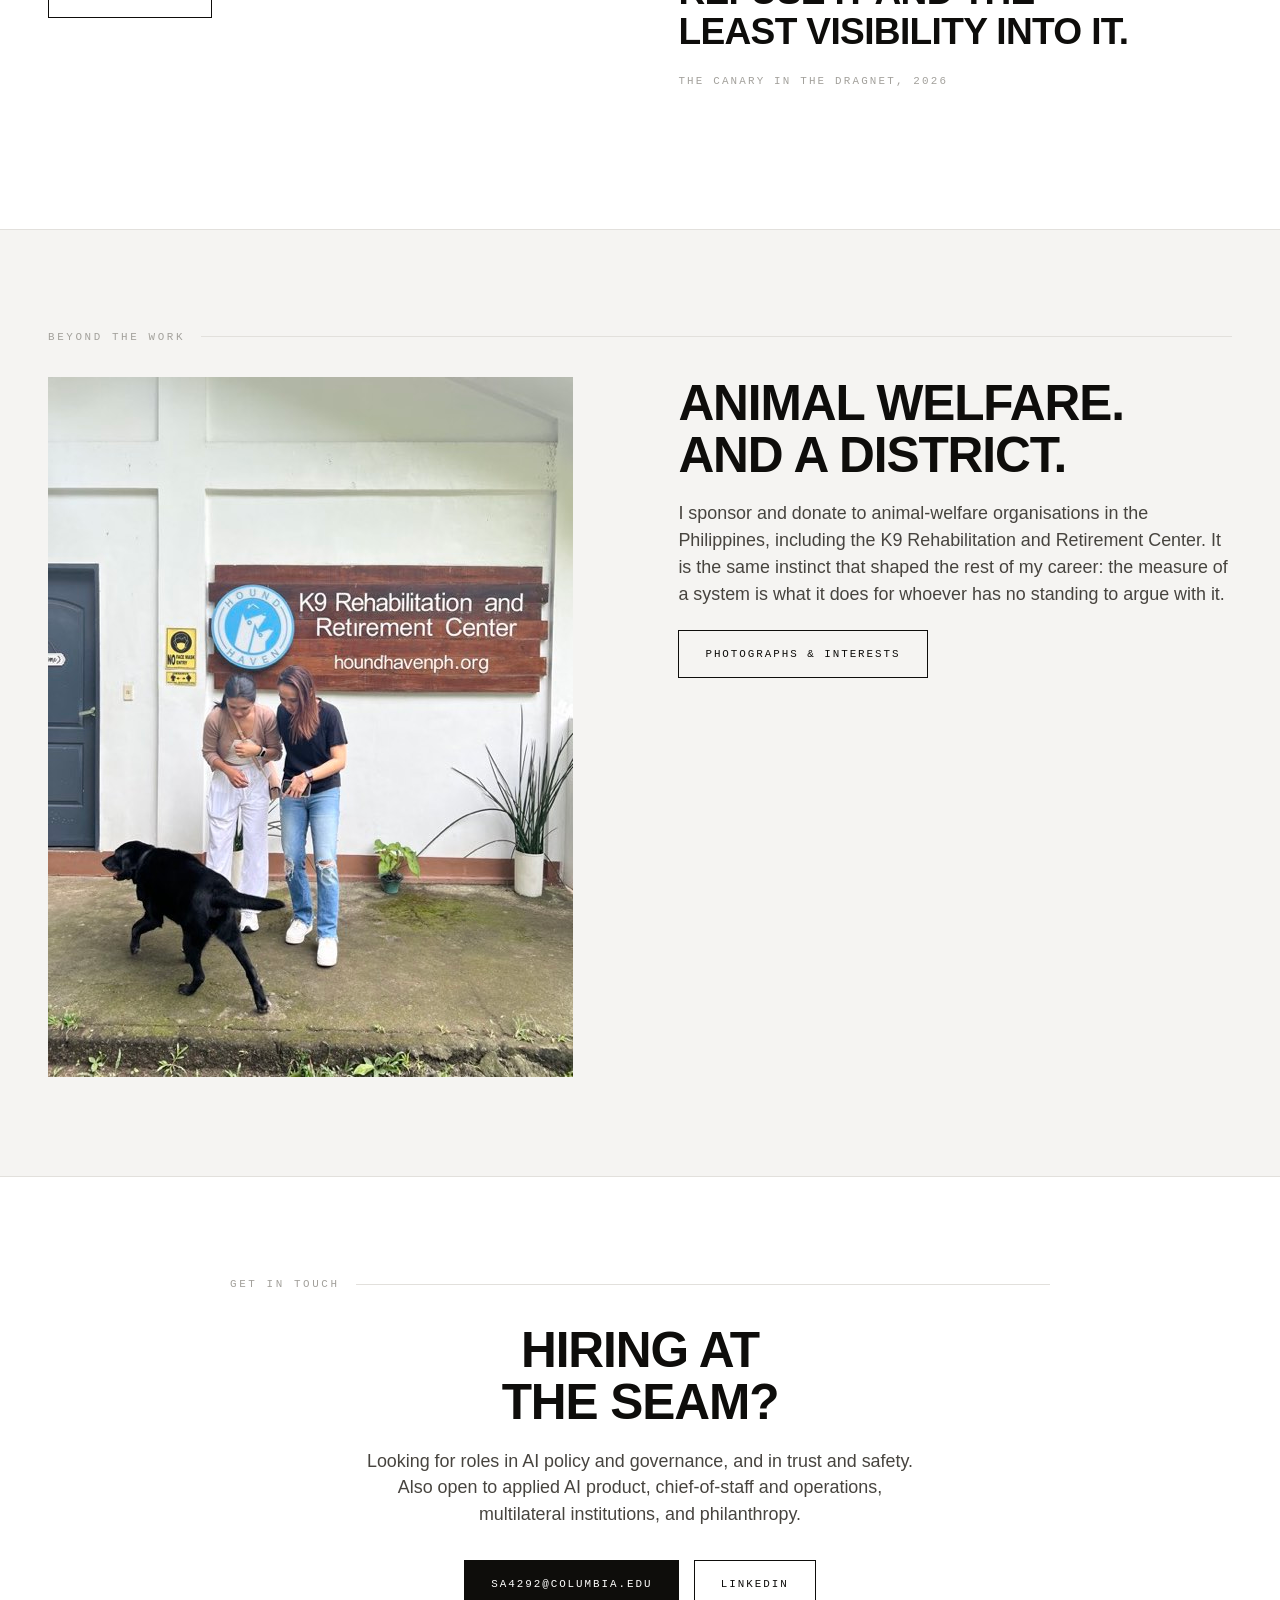
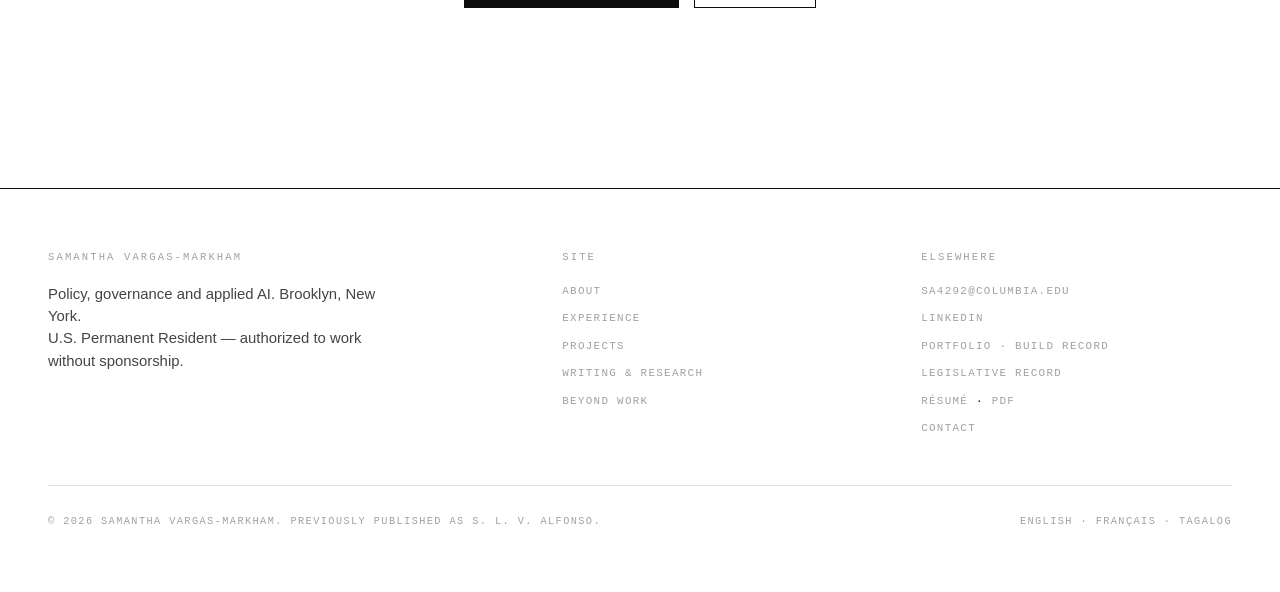
==== commit c39cd3e5: "Link the legislative record from Experience, footers and sitemap Co-Authored-By: Claude Fable 5.2 <n" ====
--- a/index.html
+++ b/index.html
@@ -373,6 +373,7 @@
           <li><a href="mailto:sa4292@columbia.edu">sa4292@columbia.edu</a></li>
           <li><a href="https://www.linkedin.com/in/samantha-vargas-markham" rel="me noopener">LinkedIn</a></li>
           <li><a href="https://ssamantham.github.io/portfolio/">Portfolio · build record</a></li>
+          <li><a href="https://ssamantham.github.io/legislative-record/">Legislative record</a></li>
           <li><a href="resume.html">Résumé</a> · <a href="assets/docs/SVMarkham-Resume.pdf">PDF</a></li>
           <li><a href="contact.html">Contact</a></li>
         </ul>
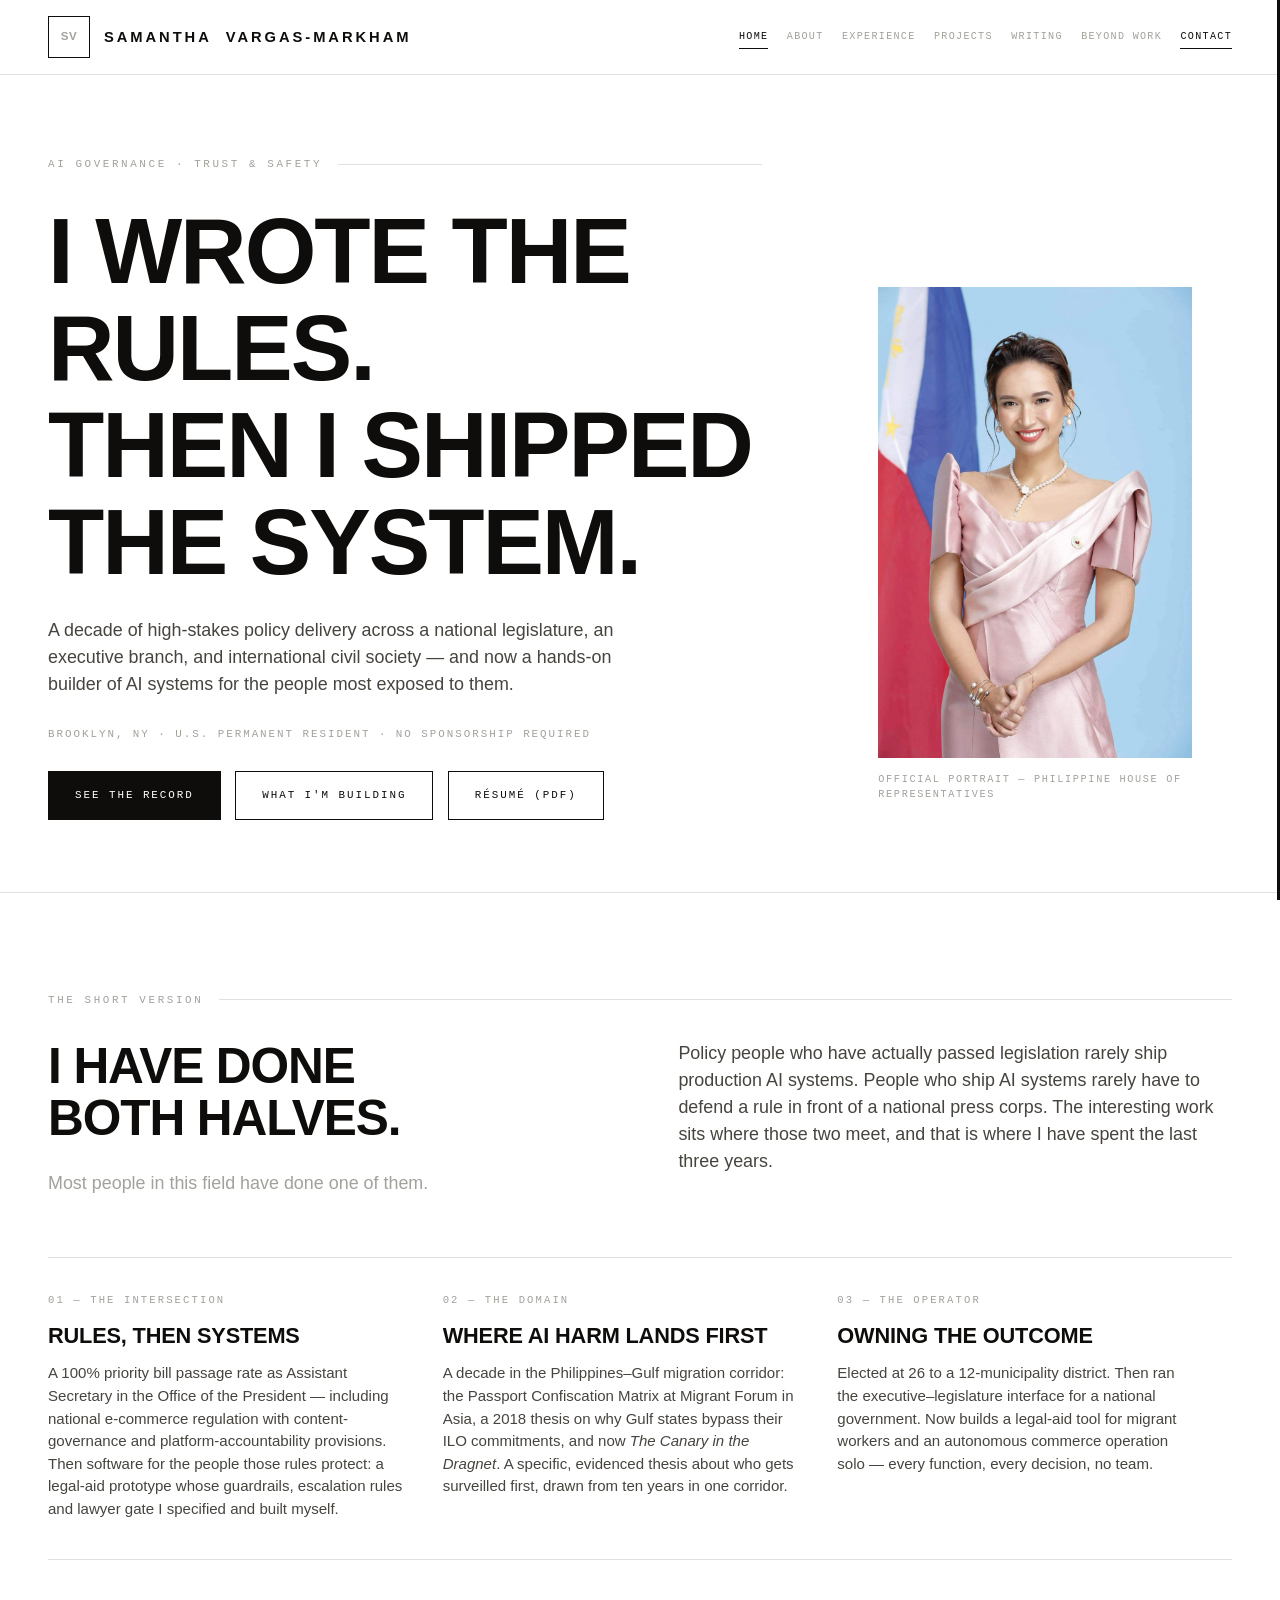
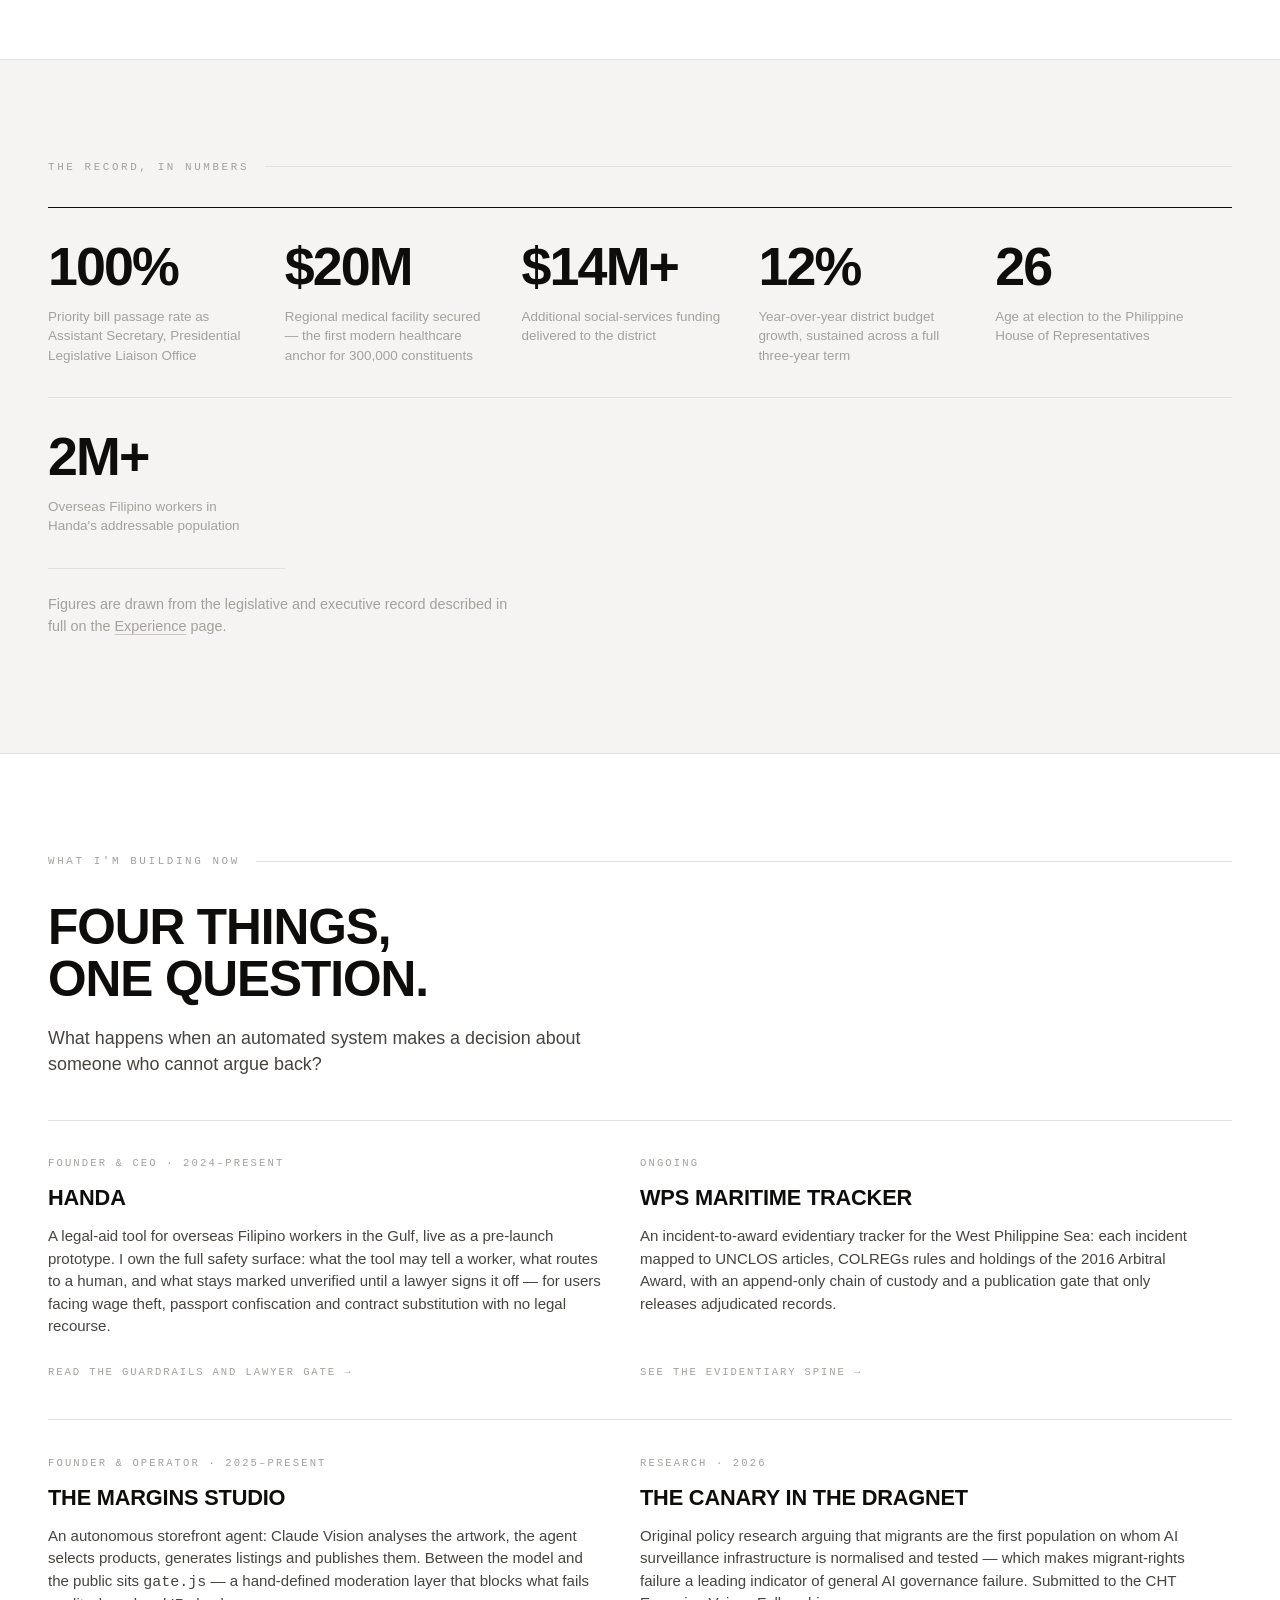
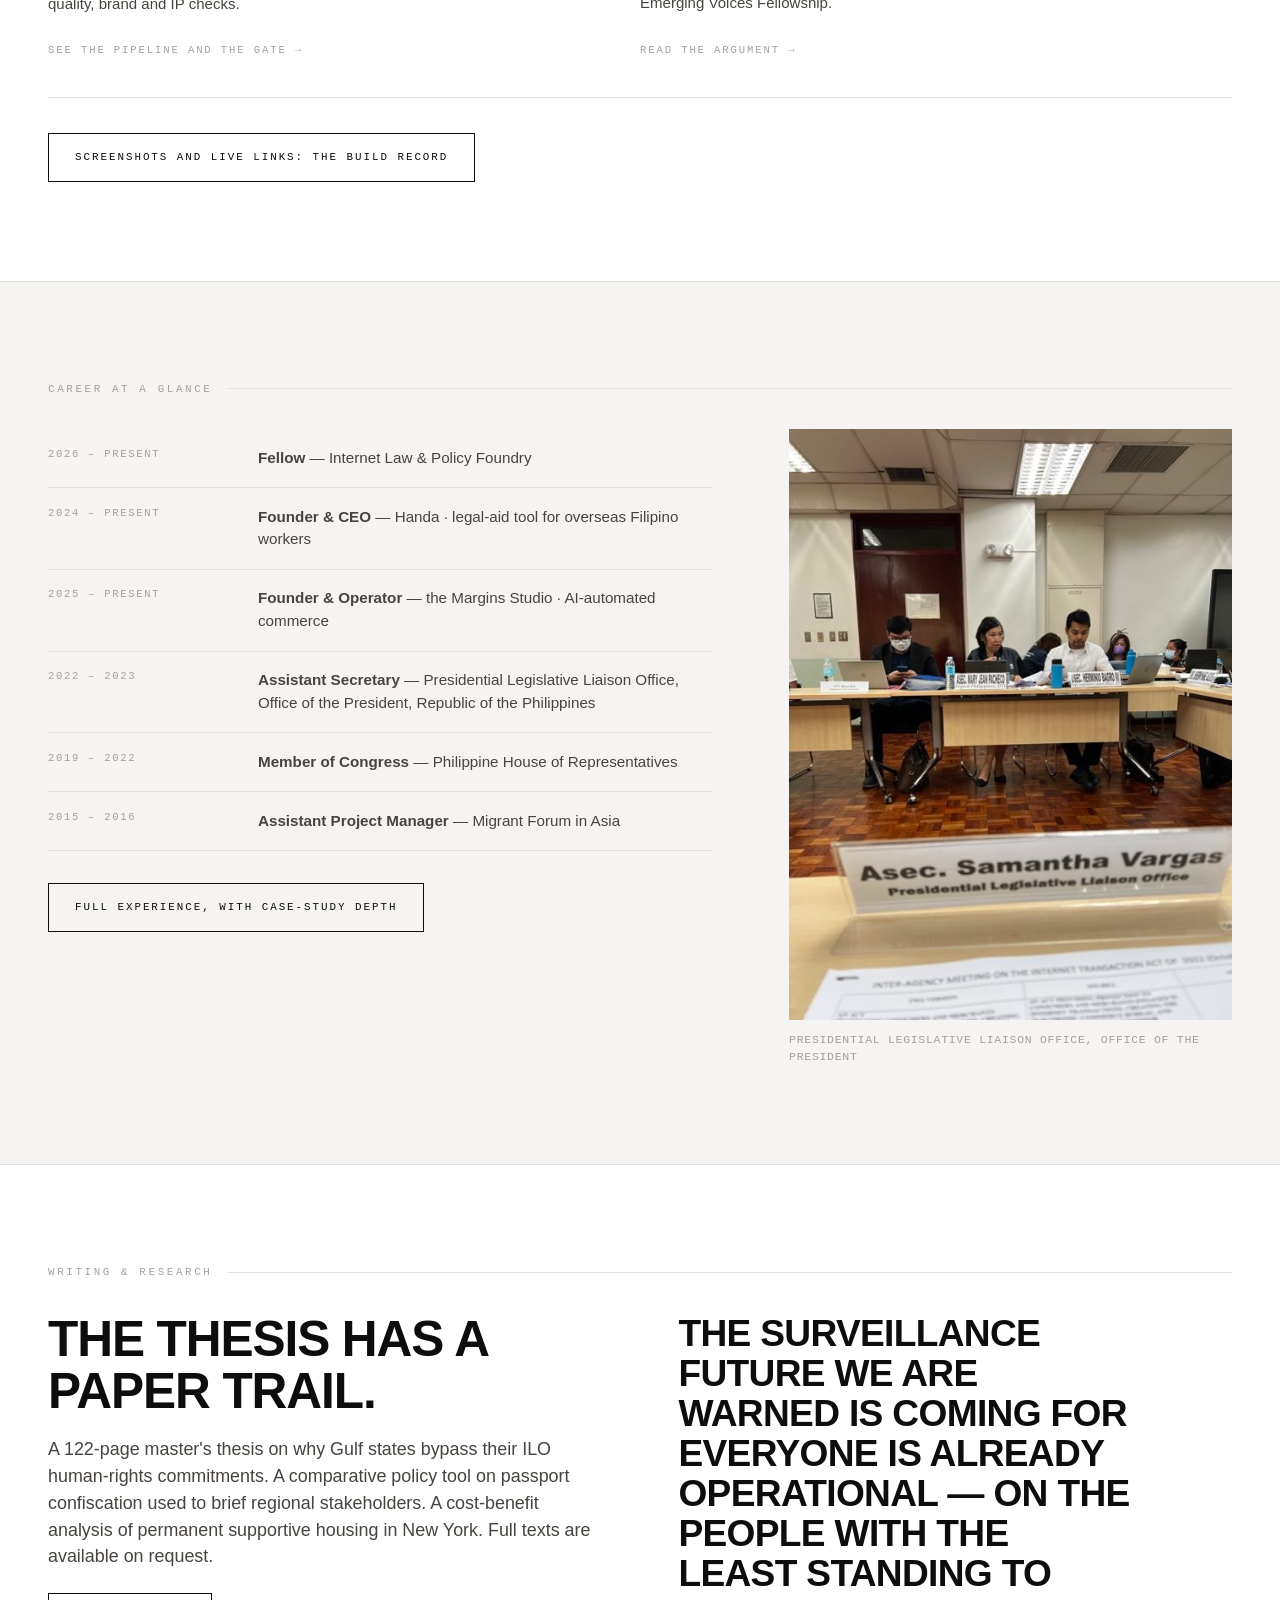
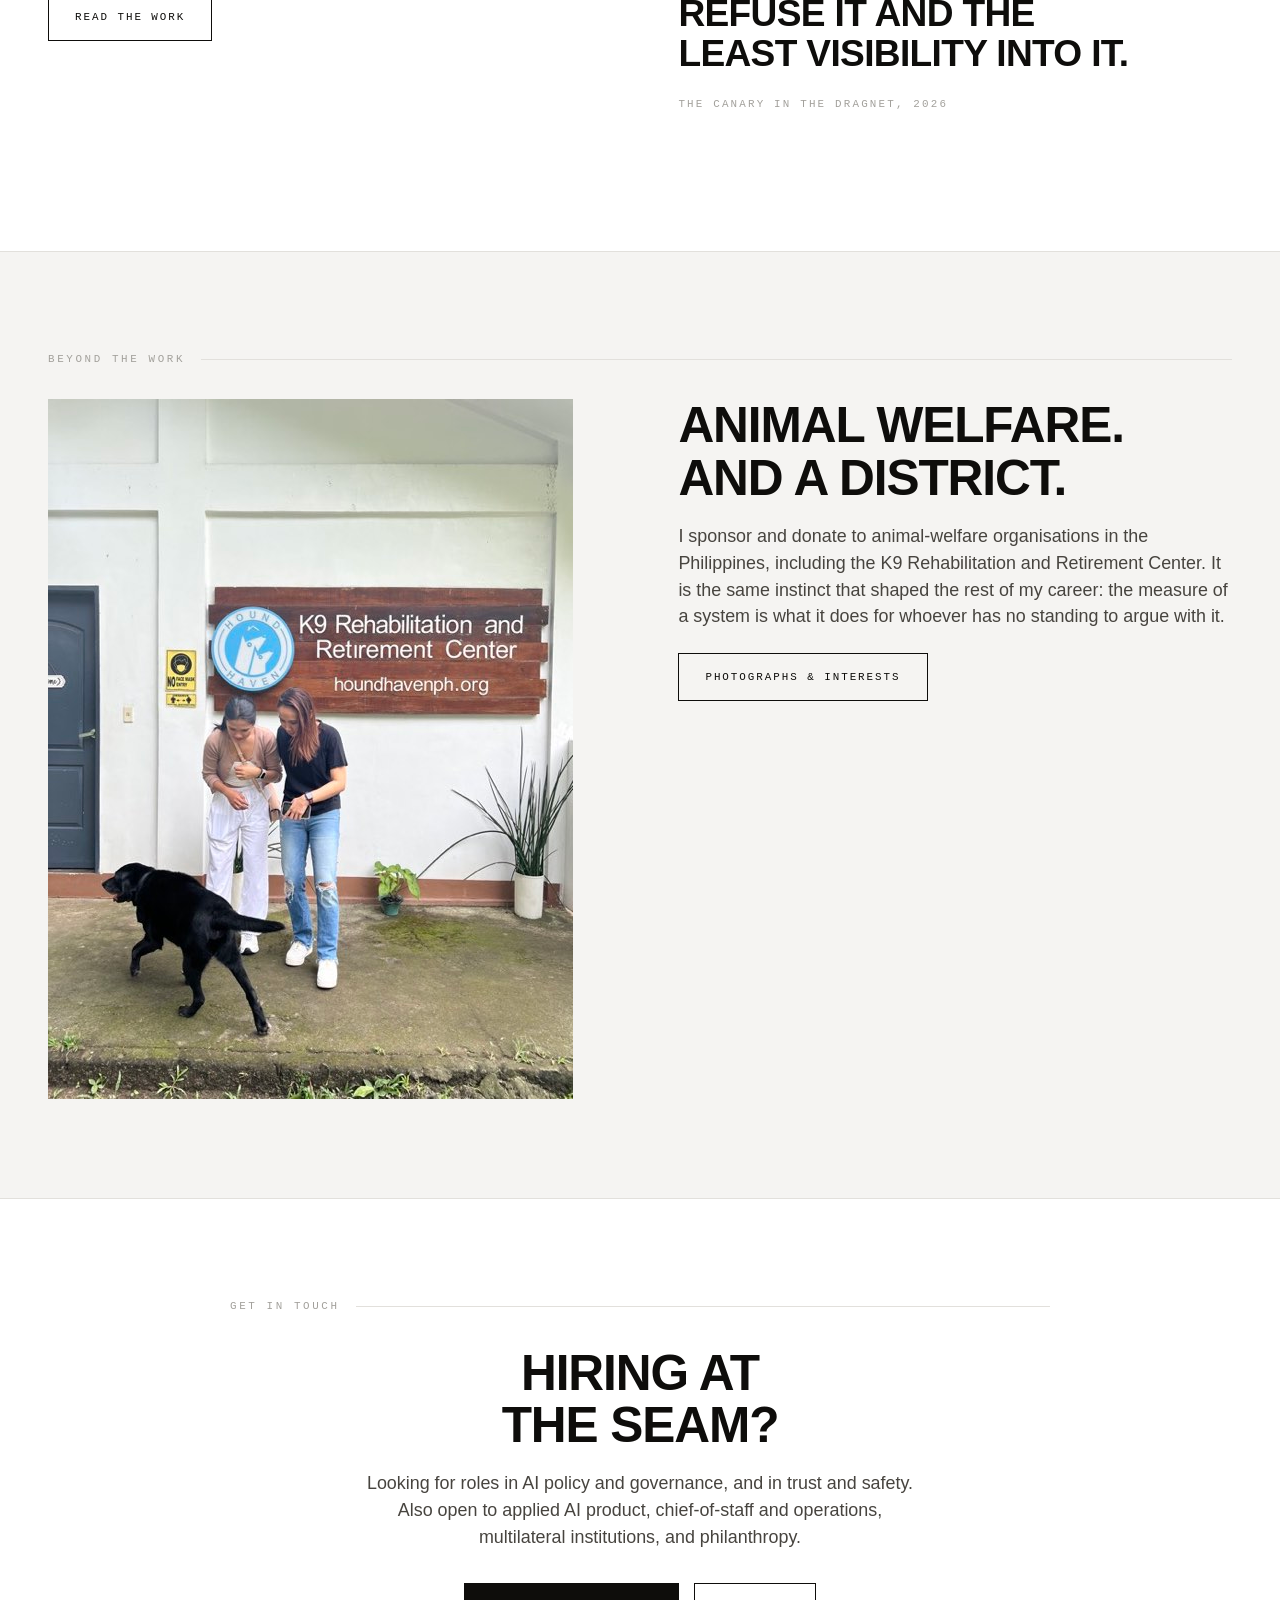
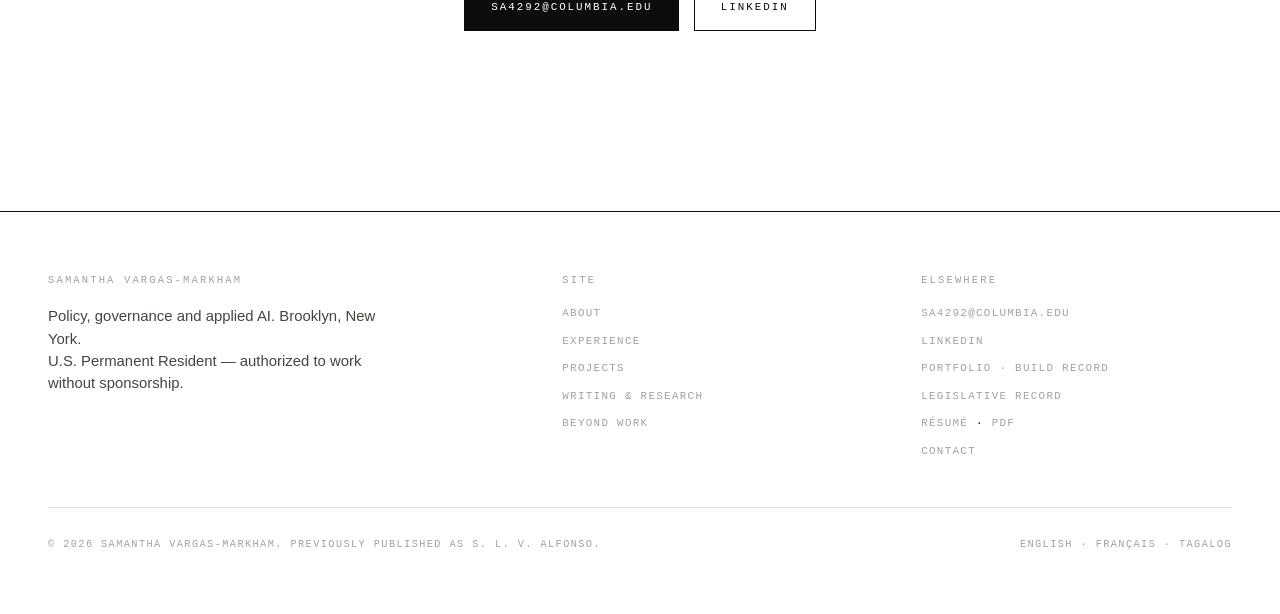
==== commit edfe6dea: "Correct Handa claims to match the product as built Pre-launch prototype, no language model, hand-wri" ====
--- a/index.html
+++ b/index.html
@@ -4,7 +4,7 @@
 <meta charset="utf-8">
 <meta name="viewport" content="width=device-width, initial-scale=1">
 <title>Samantha Vargas-Markham — AI Governance, Trust &amp; Safety, Applied AI</title>
-<meta name="description" content="Former elected legislator and senior executive in the Philippine government, now founder of Handa, a responsible-AI legal-aid platform. Ten years writing and passing the rules; now building the systems the rules apply to.">
+<meta name="description" content="Former elected legislator and senior executive in the Philippine government, now founder of Handa, a legal-aid tool for overseas Filipino workers. Ten years writing and passing the rules; now building the systems the rules apply to.">
 <meta name="author" content="Samantha Vargas-Markham">
 <link rel="canonical" href="https://ssamantham.github.io/">
 <meta property="og:site_name" content="Samantha Vargas-Markham">
@@ -149,8 +149,8 @@
           <p>
             A 100% priority bill passage rate as Assistant Secretary in the Office of the President — including
             national e-commerce regulation with content-governance and platform-accountability provisions.
-            Then a live product on the Claude API whose guardrails, escalation thresholds and refusal behaviour I
-            specified myself.
+            Then software for the people those rules protect: a legal-aid prototype whose guardrails,
+            escalation rules and lawyer gate I specified and built myself.
           </p>
         </article>
         <article class="card">
@@ -168,7 +168,7 @@
           <h3>Owning the outcome</h3>
           <p>
             Elected at 26 to a 12-municipality district. Then ran the executive–legislature interface for a national
-            government. Now runs a responsible-AI company and an autonomous commerce operation solo — every function,
+            government. Now builds a legal-aid tool for migrant workers and an autonomous commerce operation solo — every function,
             every decision, no team.
           </p>
         </article>
@@ -206,11 +206,12 @@
           <span class="card__tag">Founder &amp; CEO · 2024–present</span>
           <h3>Handa</h3>
           <p>
-            A responsible-AI legal-aid platform for overseas Filipino workers, built on the Claude API. I own the
-            full safety surface: what the model may answer, what routes to a human, and what it must refuse outright
-            — for users facing wage theft, passport confiscation and contract substitution with no legal recourse.
-          </p>
-          <span class="card__more">Read the guardrail architecture →</span>
+            A legal-aid tool for overseas Filipino workers in the Gulf, live as a pre-launch prototype. I own the
+            full safety surface: what the tool may tell a worker, what routes to a human, and what stays marked
+            unverified until a lawyer signs it off — for users facing wage theft, passport confiscation and
+            contract substitution with no legal recourse.
+          </p>
+          <span class="card__more">Read the guardrails and lawyer gate →</span>
         </a>
         <a class="card" href="projects.html#wps">
           <span class="card__tag">Ongoing</span>
@@ -258,7 +259,7 @@
           <table class="facts">
             <tbody>
               <tr><th>2026 – present</th><td><strong>Fellow</strong> — Internet Law &amp; Policy Foundry</td></tr>
-              <tr><th>2024 – present</th><td><strong>Founder &amp; CEO</strong> — Handa · responsible-AI legal-aid platform</td></tr>
+              <tr><th>2024 – present</th><td><strong>Founder &amp; CEO</strong> — Handa · legal-aid tool for overseas Filipino workers</td></tr>
               <tr><th>2025 – present</th><td><strong>Founder &amp; Operator</strong> — the Margins Studio · AI-automated commerce</td></tr>
               <tr><th>2022 – 2023</th><td><strong>Assistant Secretary</strong> — Presidential Legislative Liaison Office, Office of the President, Republic of the Philippines</td></tr>
               <tr><th>2019 – 2022</th><td><strong>Member of Congress</strong> — Philippine House of Representatives</td></tr>
